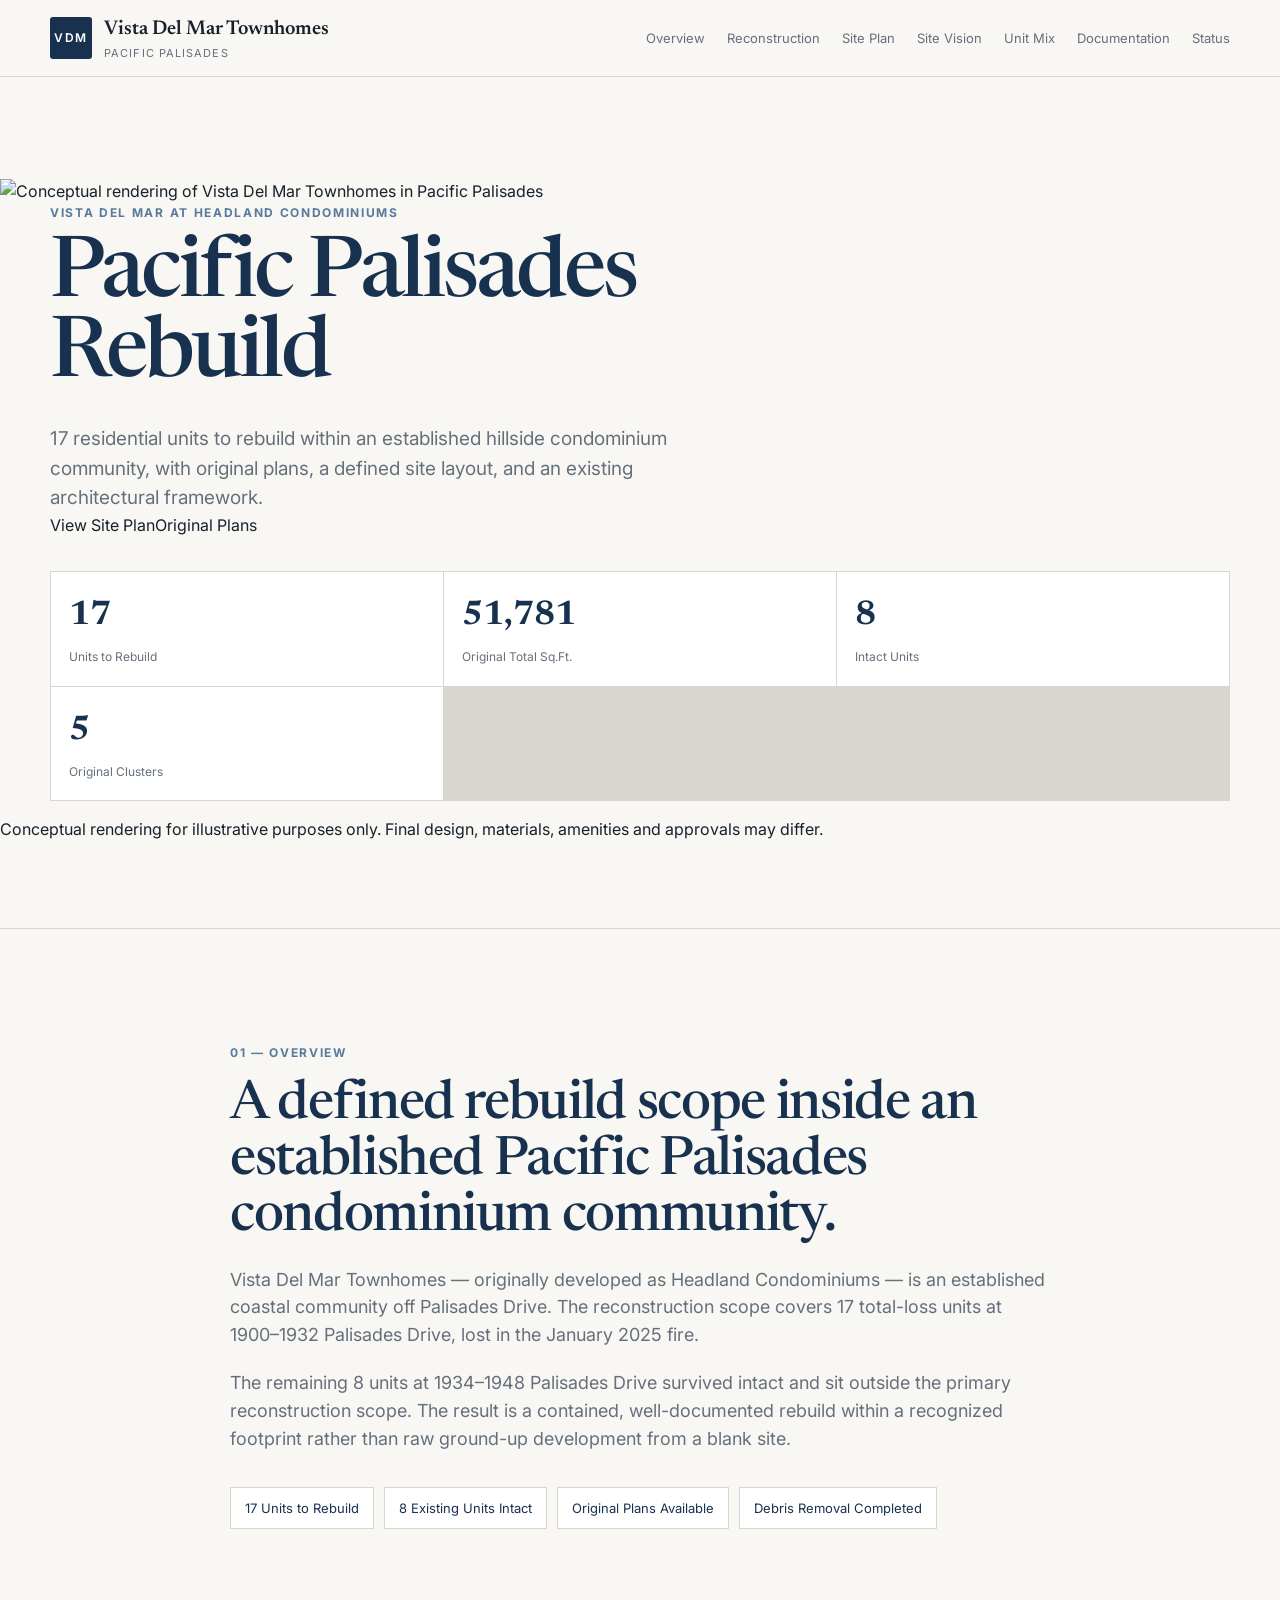
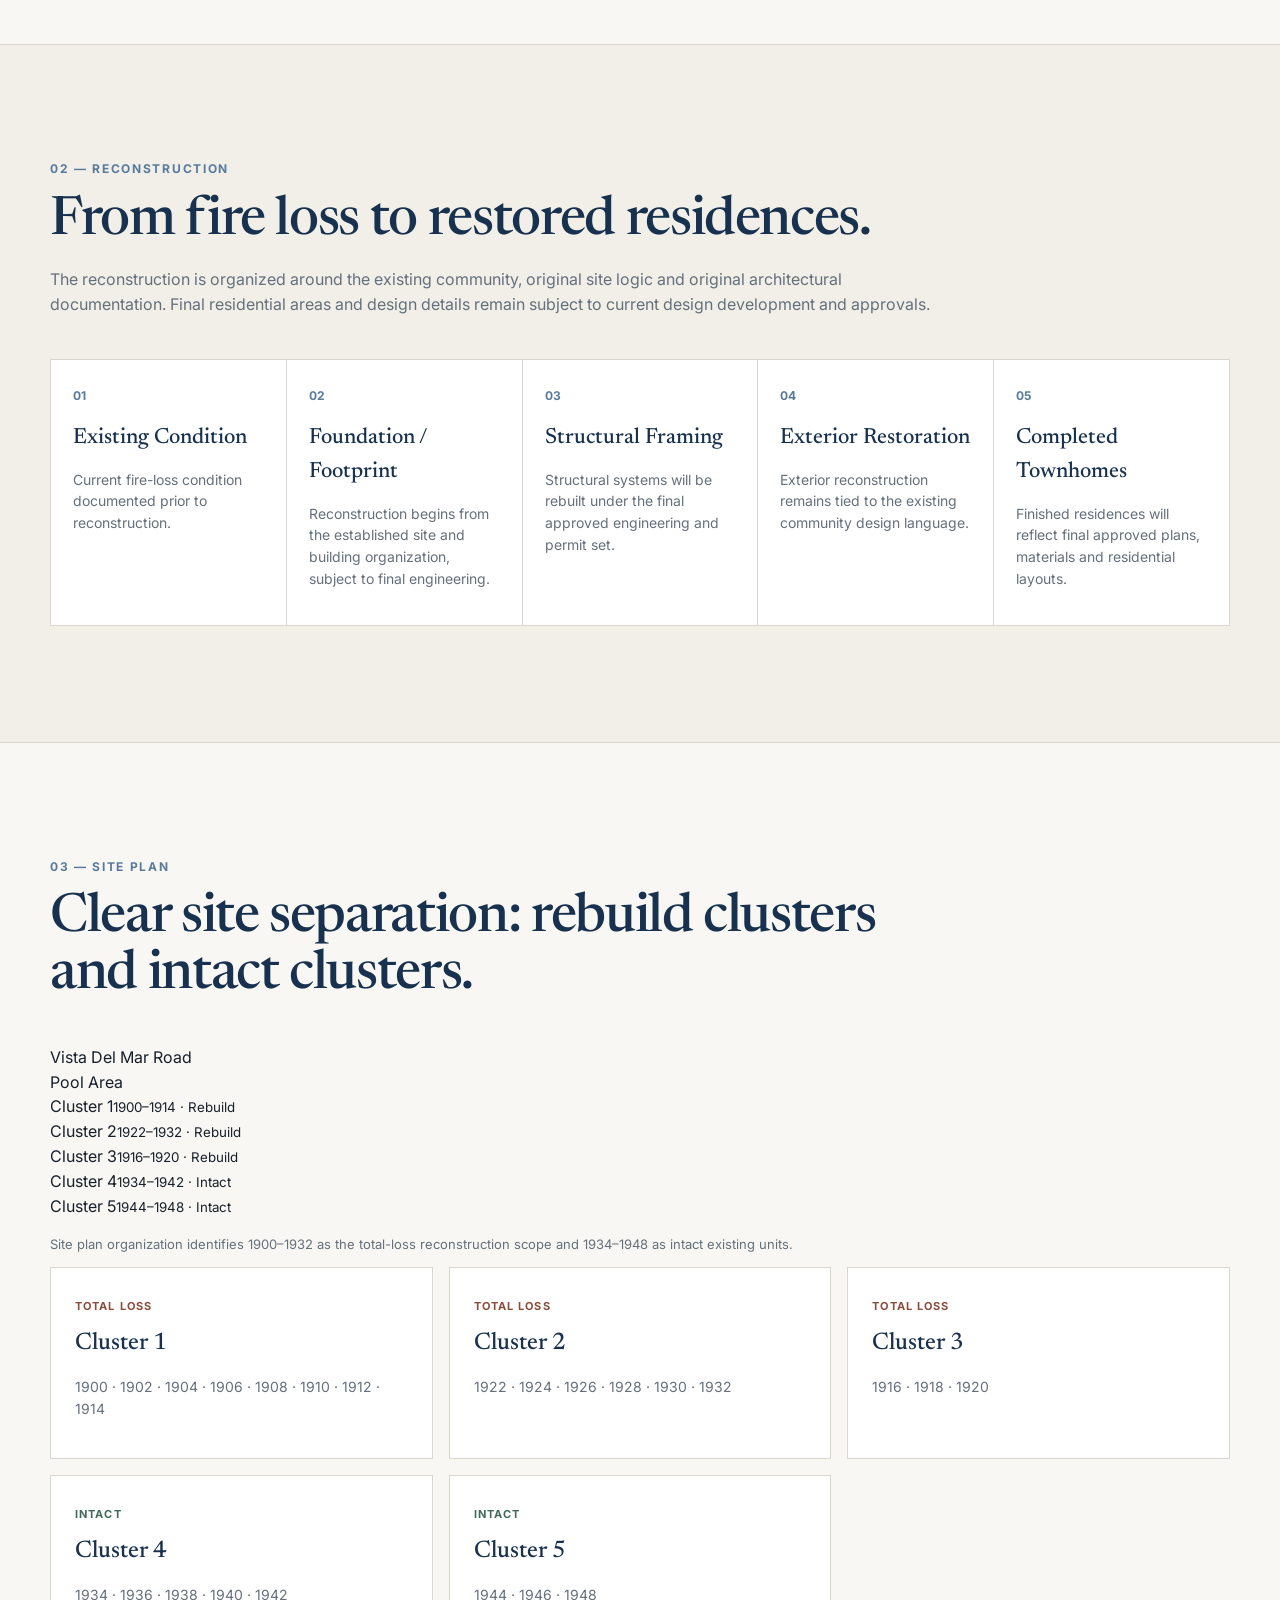
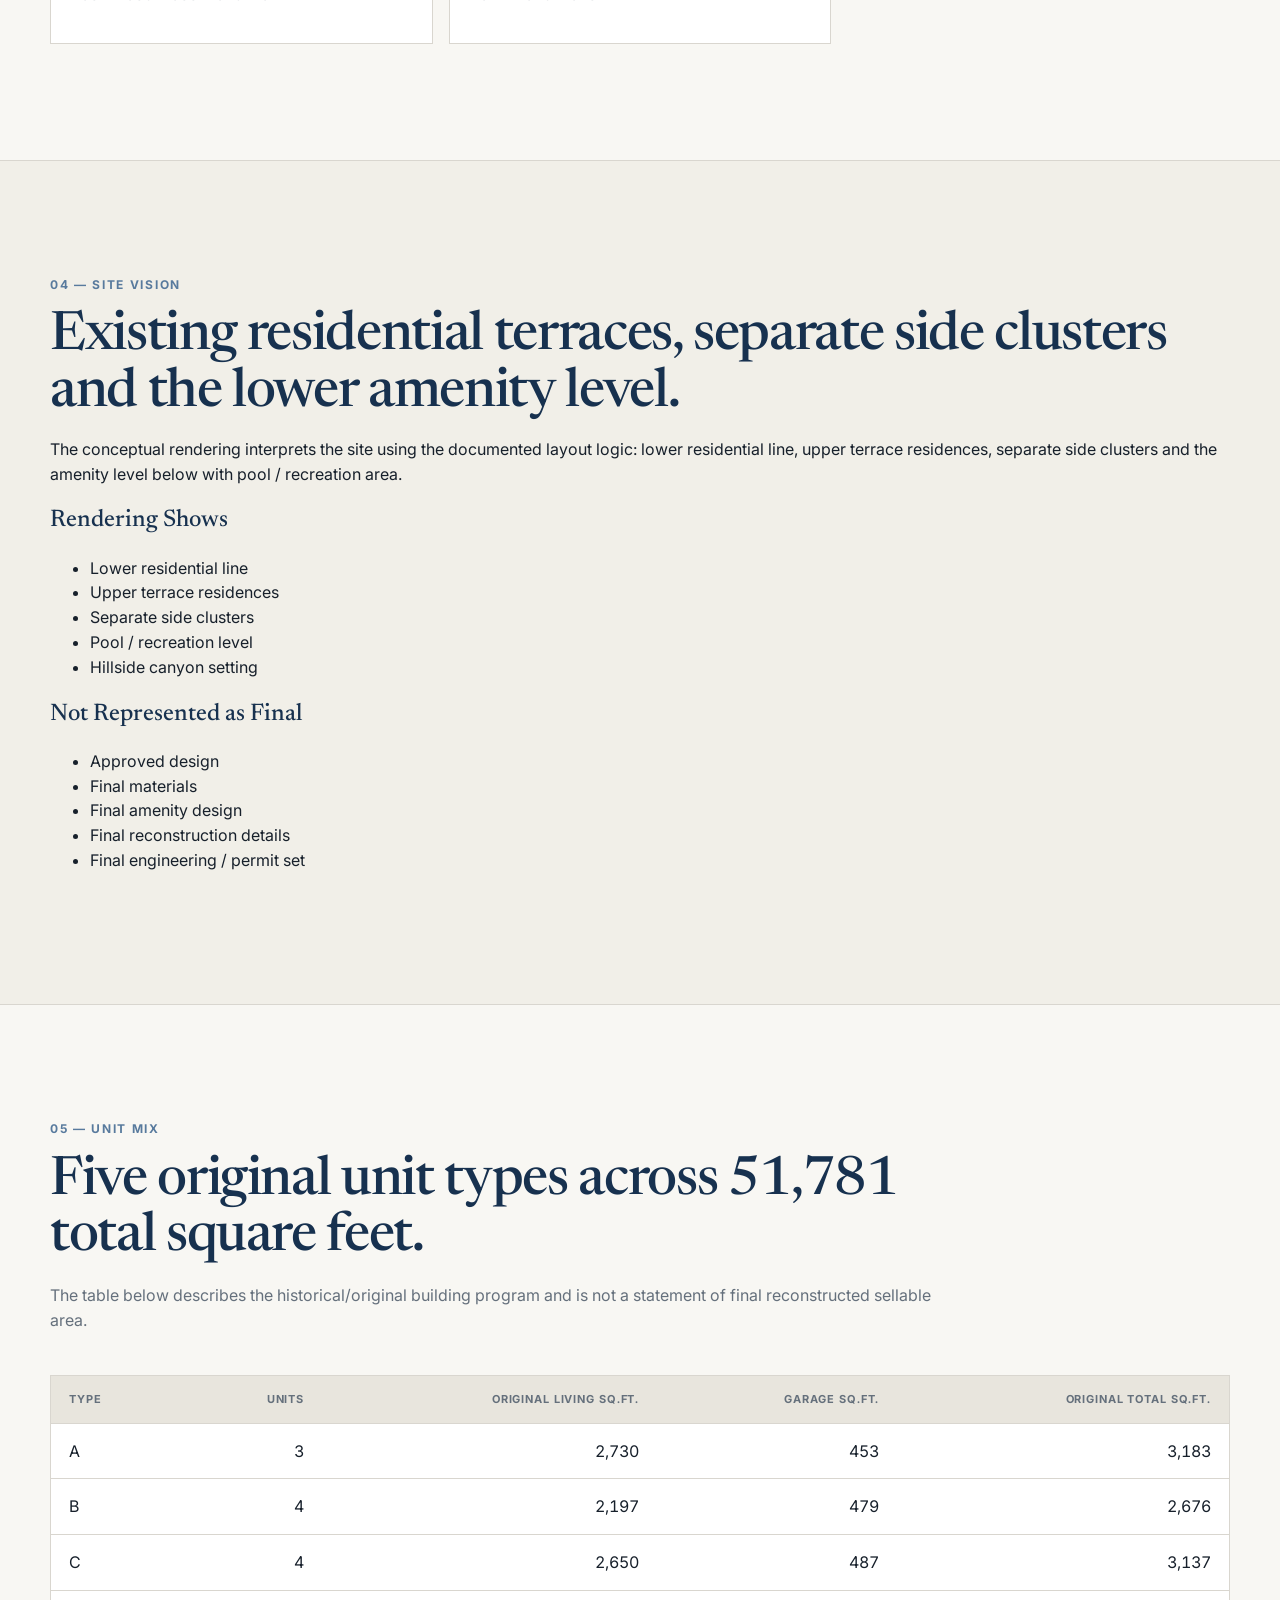
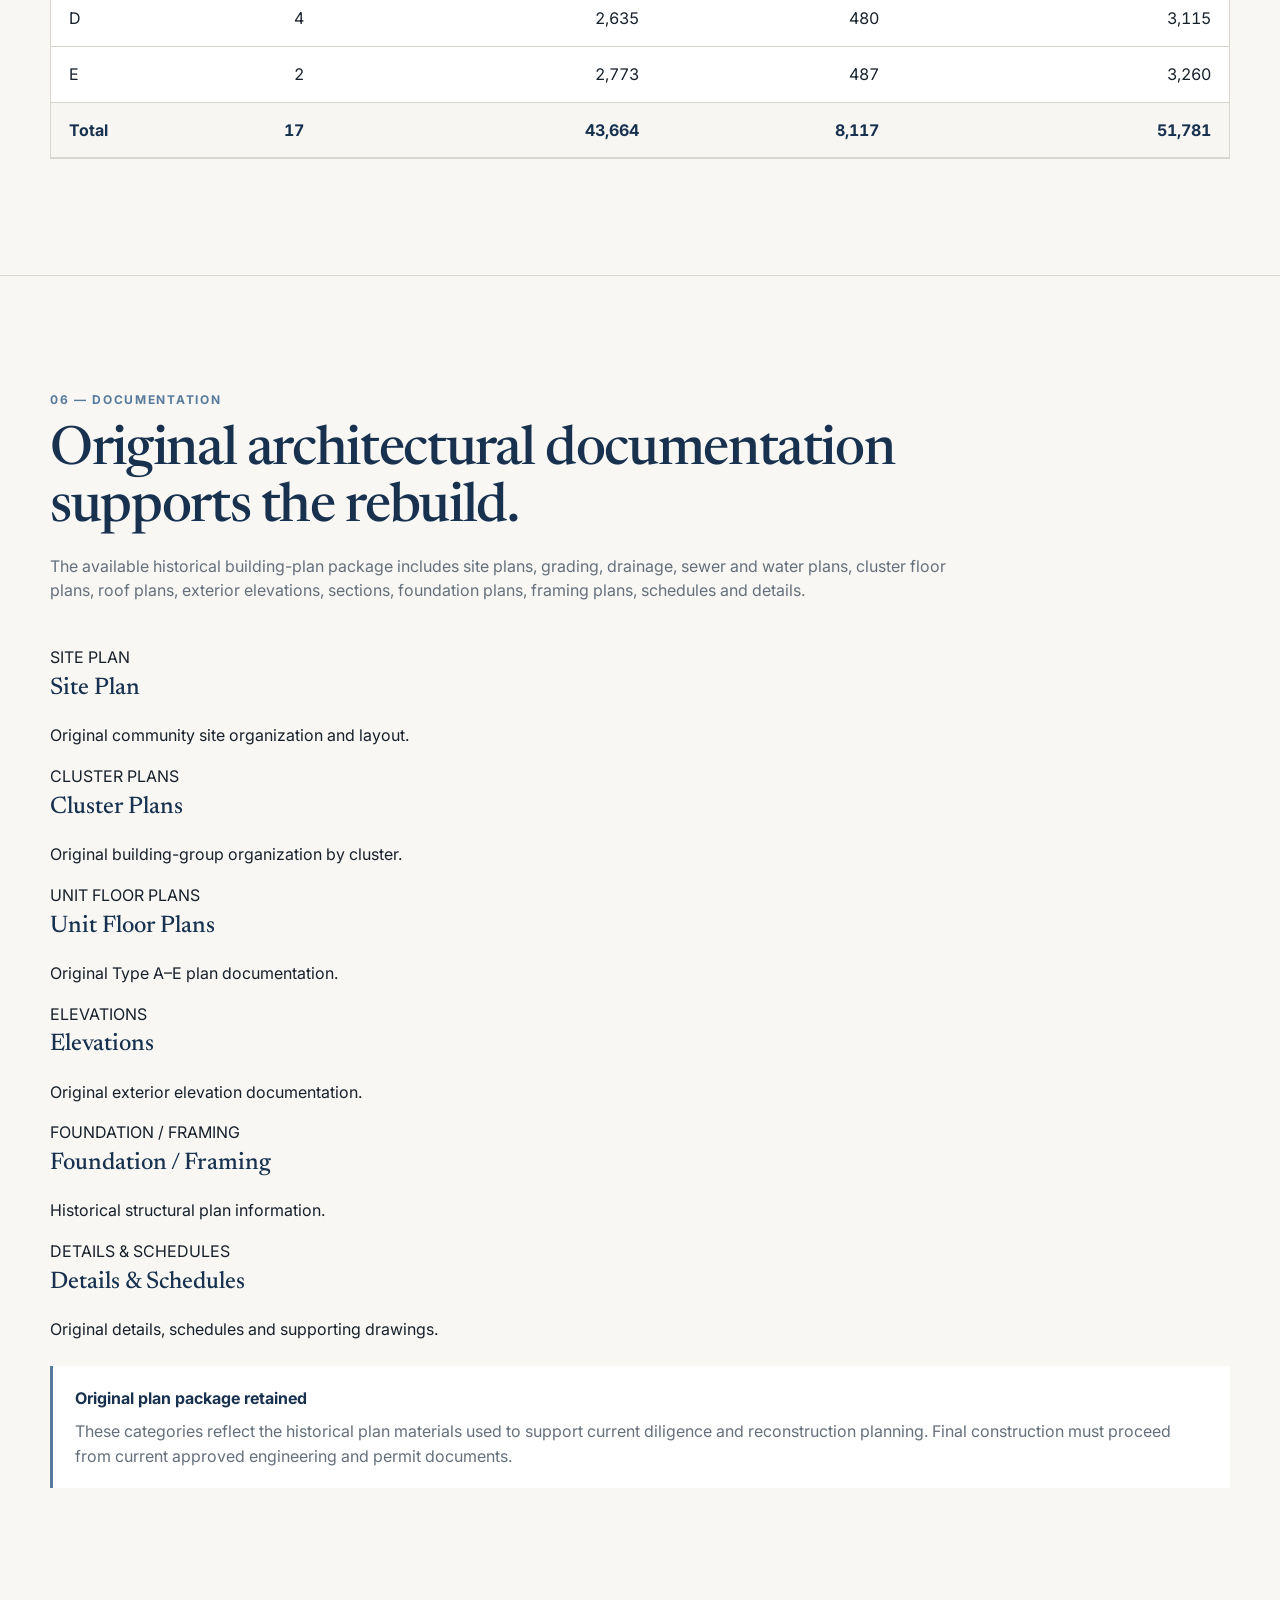
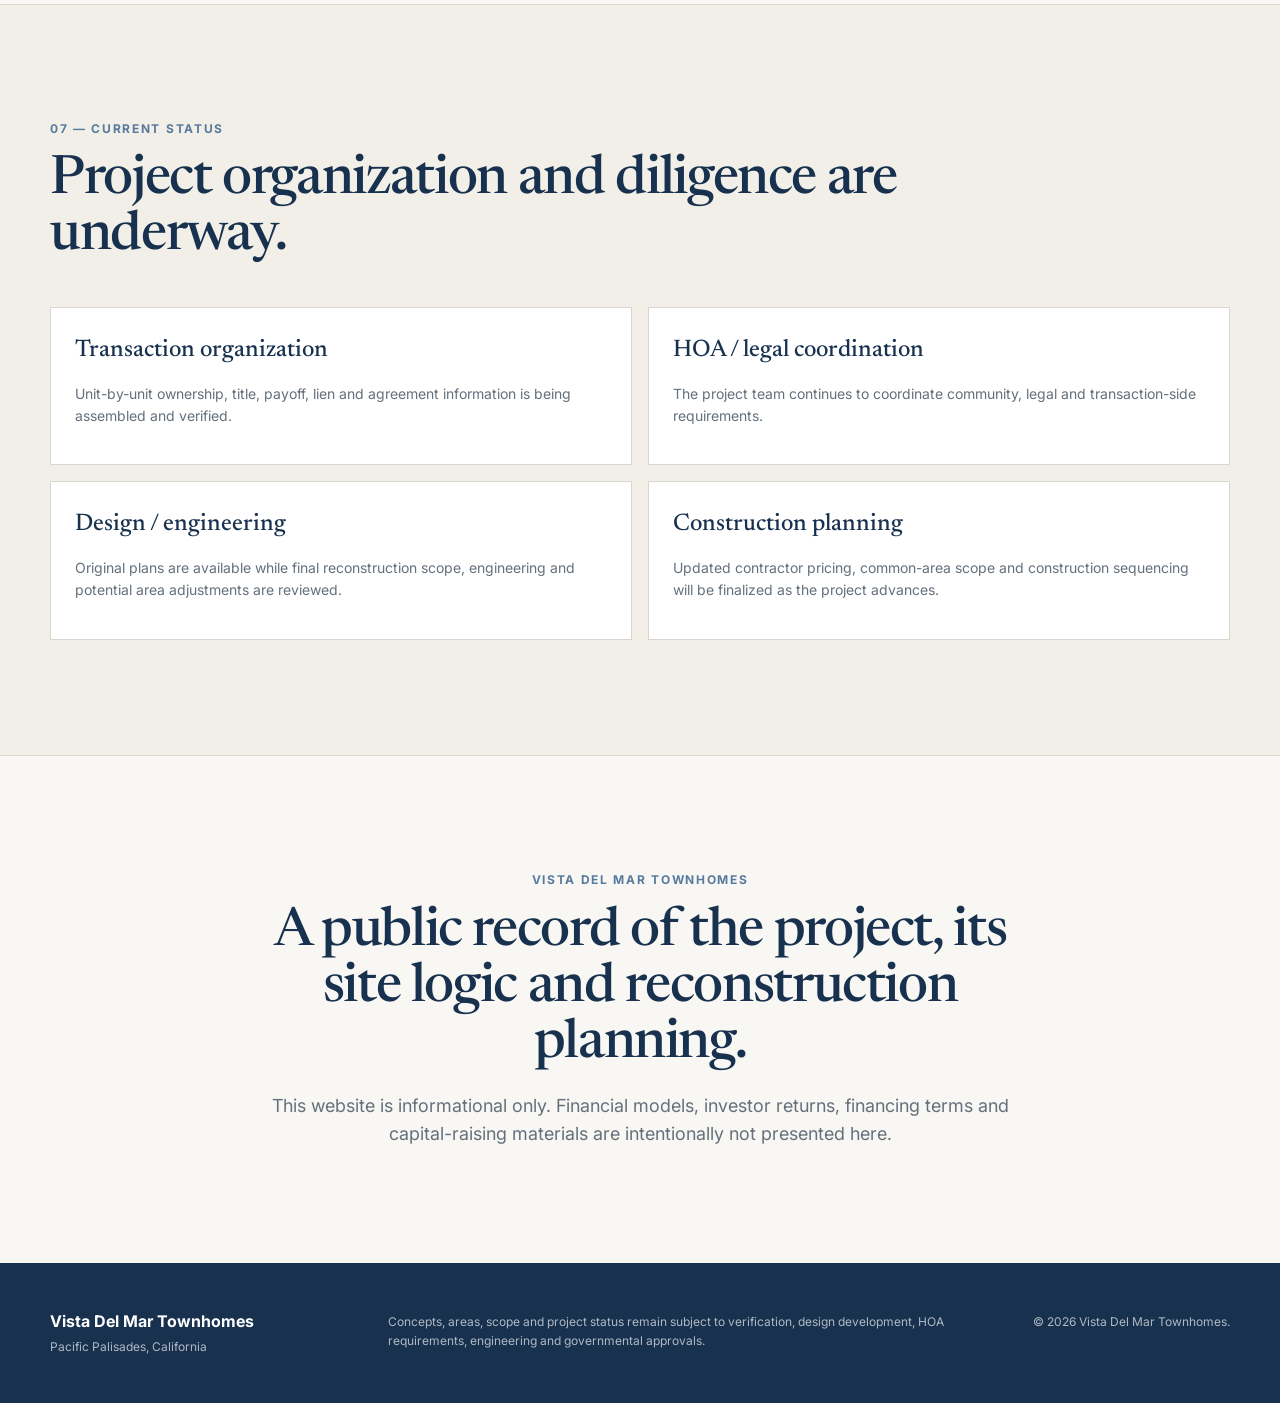
==== index.html @ 2e743910 "Restore Vista hero, site plan and original plan-documentation sections" ====
<!DOCTYPE html>
<html lang="en">
<head>
  <meta charset="UTF-8" />
  <meta name="viewport" content="width=device-width, initial-scale=1.0" />
  <title>Vista Del Mar Townhomes — Pacific Palisades Rebuild</title>
  <meta name="description" content="Public project overview for the reconstruction of 17 fire-loss residences within the Vista Del Mar / Headland Condominiums community in Pacific Palisades." />
  <link rel="preconnect" href="https://fonts.googleapis.com">
  <link rel="preconnect" href="https://fonts.gstatic.com" crossorigin>
  <link href="https://fonts.googleapis.com/css2?family=Inter:wght@400;500;600;700&family=Newsreader:opsz,wght@6..72,400;6..72,500;6..72,600&display=swap" rel="stylesheet">
  <link rel="stylesheet" href="styles.css" />
</head>
<body>
  <header class="site-header">
    <div class="wrap header-inner">
      <a class="brand" href="#top" aria-label="Vista Del Mar Townhomes home">
        <span class="brand-mark">VDM</span>
        <span><strong>Vista Del Mar Townhomes</strong><small>Pacific Palisades</small></span>
      </a>
      <nav aria-label="Primary">
        <a href="#overview">Overview</a>
        <a href="#reconstruction">Reconstruction</a>
        <a href="#site-plan">Site Plan</a>
        <a href="#site-vision">Site Vision</a>
        <a href="#unit-mix">Unit Mix</a>
        <a href="#documentation">Documentation</a>
        <a href="#status">Status</a>
      </nav>
    </div>
  </header>

  <main id="top">
    <section class="hero hero-full">
      <img class="hero-bg" src="https://raw.githubusercontent.com/westccmortgage/PegasusLendersGroup/main/public/images/projects/vista-del-mar/vista-del-mar-featured.webp" alt="Conceptual rendering of Vista Del Mar Townhomes in Pacific Palisades" />
      <div class="hero-overlay"></div>
      <div class="wrap hero-content">
        <p class="eyebrow eyebrow-light">Vista Del Mar at Headland Condominiums</p>
        <h1>Pacific Palisades<br>Rebuild</h1>
        <p class="hero-lede hero-lede-light">17 residential units to rebuild within an established hillside condominium community, with original plans, a defined site layout, and an existing architectural framework.</p>
        <div class="hero-actions"><a class="btn btn-light" href="#site-plan">View Site Plan</a><a class="btn btn-outline" href="#documentation">Original Plans</a></div>
        <div class="hero-facts hero-facts-dark">
          <div><strong>17</strong><span>Units to Rebuild</span></div>
          <div><strong>51,781</strong><span>Original Total Sq.Ft.</span></div>
          <div><strong>8</strong><span>Intact Units</span></div>
          <div><strong>5</strong><span>Original Clusters</span></div>
        </div>
      </div>
      <p class="hero-caption">Conceptual rendering for illustrative purposes only. Final design, materials, amenities and approvals may differ.</p>
    </section>

    <section class="section" id="overview">
      <div class="wrap narrow">
        <p class="eyebrow">01 — Overview</p>
        <h2>A defined rebuild scope inside an established Pacific Palisades condominium community.</h2>
        <p>Vista Del Mar Townhomes — originally developed as Headland Condominiums — is an established coastal community off Palisades Drive. The reconstruction scope covers 17 total-loss units at 1900–1932 Palisades Drive, lost in the January 2025 fire.</p>
        <p>The remaining 8 units at 1934–1948 Palisades Drive survived intact and sit outside the primary reconstruction scope. The result is a contained, well-documented rebuild within a recognized footprint rather than raw ground-up development from a blank site.</p>
        <div class="fact-strip"><span>17 Units to Rebuild</span><span>8 Existing Units Intact</span><span>Original Plans Available</span><span>Debris Removal Completed</span></div>
      </div>
    </section>

    <section class="section section-alt" id="reconstruction">
      <div class="wrap">
        <div class="section-head"><p class="eyebrow">02 — Reconstruction</p><h2>From fire loss to restored residences.</h2><p>The reconstruction is organized around the existing community, original site logic and original architectural documentation. Final residential areas and design details remain subject to current design development and approvals.</p></div>
        <div class="step-grid">
          <article><span>01</span><h3>Existing Condition</h3><p>Current fire-loss condition documented prior to reconstruction.</p></article>
          <article><span>02</span><h3>Foundation / Footprint</h3><p>Reconstruction begins from the established site and building organization, subject to final engineering.</p></article>
          <article><span>03</span><h3>Structural Framing</h3><p>Structural systems will be rebuilt under the final approved engineering and permit set.</p></article>
          <article><span>04</span><h3>Exterior Restoration</h3><p>Exterior reconstruction remains tied to the existing community design language.</p></article>
          <article><span>05</span><h3>Completed Townhomes</h3><p>Finished residences will reflect final approved plans, materials and residential layouts.</p></article>
        </div>
      </div>
    </section>

    <section class="section site-plan-section" id="site-plan">
      <div class="wrap">
        <div class="section-head"><p class="eyebrow">03 — Site Plan</p><h2>Clear site separation: rebuild clusters and intact clusters.</h2></div>
        <div class="site-plan-visual" role="img" aria-label="Annotated site organization showing rebuild clusters 1 through 3 and intact clusters 4 and 5">
          <div class="road">Vista Del Mar Road</div>
          <div class="pool">Pool Area</div>
          <div class="plan-cluster pc1 rebuild"><span>Cluster 1</span><small>1900–1914 · Rebuild</small></div>
          <div class="plan-cluster pc2 rebuild"><span>Cluster 2</span><small>1922–1932 · Rebuild</small></div>
          <div class="plan-cluster pc3 rebuild"><span>Cluster 3</span><small>1916–1920 · Rebuild</small></div>
          <div class="plan-cluster pc4 intact"><span>Cluster 4</span><small>1934–1942 · Intact</small></div>
          <div class="plan-cluster pc5 intact"><span>Cluster 5</span><small>1944–1948 · Intact</small></div>
        </div>
        <p class="section-note">Site plan organization identifies 1900–1932 as the total-loss reconstruction scope and 1934–1948 as intact existing units.</p>
        <div class="cluster-grid cluster-grid-wide">
          <article class="cluster rebuild"><span>Total Loss</span><h3>Cluster 1</h3><p>1900 · 1902 · 1904 · 1906 · 1908 · 1910 · 1912 · 1914</p></article>
          <article class="cluster rebuild"><span>Total Loss</span><h3>Cluster 2</h3><p>1922 · 1924 · 1926 · 1928 · 1930 · 1932</p></article>
          <article class="cluster rebuild"><span>Total Loss</span><h3>Cluster 3</h3><p>1916 · 1918 · 1920</p></article>
          <article class="cluster intact"><span>Intact</span><h3>Cluster 4</h3><p>1934 · 1936 · 1938 · 1940 · 1942</p></article>
          <article class="cluster intact"><span>Intact</span><h3>Cluster 5</h3><p>1944 · 1946 · 1948</p></article>
        </div>
      </div>
    </section>

    <section class="section section-alt" id="site-vision">
      <div class="wrap vision-grid">
        <div><p class="eyebrow">04 — Site Vision</p><h2>Existing residential terraces, separate side clusters and the lower amenity level.</h2><p class="vision-copy">The conceptual rendering interprets the site using the documented layout logic: lower residential line, upper terrace residences, separate side clusters and the amenity level below with pool / recreation area.</p></div>
        <div class="vision-lists">
          <div><h3>Rendering Shows</h3><ul><li>Lower residential line</li><li>Upper terrace residences</li><li>Separate side clusters</li><li>Pool / recreation level</li><li>Hillside canyon setting</li></ul></div>
          <div><h3>Not Represented as Final</h3><ul><li>Approved design</li><li>Final materials</li><li>Final amenity design</li><li>Final reconstruction details</li><li>Final engineering / permit set</li></ul></div>
        </div>
      </div>
    </section>

    <section class="section" id="unit-mix">
      <div class="wrap">
        <div class="section-head"><p class="eyebrow">05 — Unit Mix</p><h2>Five original unit types across 51,781 total square feet.</h2><p>The table below describes the historical/original building program and is not a statement of final reconstructed sellable area.</p></div>
        <div class="table-wrap">
          <table><thead><tr><th>Type</th><th>Units</th><th>Original Living Sq.Ft.</th><th>Garage Sq.Ft.</th><th>Original Total Sq.Ft.</th></tr></thead>
          <tbody><tr><td>A</td><td>3</td><td>2,730</td><td>453</td><td>3,183</td></tr><tr><td>B</td><td>4</td><td>2,197</td><td>479</td><td>2,676</td></tr><tr><td>C</td><td>4</td><td>2,650</td><td>487</td><td>3,137</td></tr><tr><td>D</td><td>4</td><td>2,635</td><td>480</td><td>3,115</td></tr><tr><td>E</td><td>2</td><td>2,773</td><td>487</td><td>3,260</td></tr><tr class="total"><td>Total</td><td>17</td><td>43,664</td><td>8,117</td><td>51,781</td></tr></tbody></table>
        </div>
      </div>
    </section>

    <section class="section documentation-section" id="documentation">
      <div class="wrap">
        <div class="section-head"><p class="eyebrow">06 — Documentation</p><h2>Original architectural documentation supports the rebuild.</h2><p>The available historical building-plan package includes site plans, grading, drainage, sewer and water plans, cluster floor plans, roof plans, exterior elevations, sections, foundation plans, framing plans, schedules and details.</p></div>
        <div class="doc-gallery">
          <article class="doc-card"><div class="plan-thumb plan-site"><span>SITE PLAN</span></div><h3>Site Plan</h3><p>Original community site organization and layout.</p></article>
          <article class="doc-card"><div class="plan-thumb plan-cluster-thumb"><span>CLUSTER PLANS</span></div><h3>Cluster Plans</h3><p>Original building-group organization by cluster.</p></article>
          <article class="doc-card"><div class="plan-thumb plan-floor"><span>UNIT FLOOR PLANS</span></div><h3>Unit Floor Plans</h3><p>Original Type A–E plan documentation.</p></article>
          <article class="doc-card"><div class="plan-thumb plan-elev"><span>ELEVATIONS</span></div><h3>Elevations</h3><p>Original exterior elevation documentation.</p></article>
          <article class="doc-card"><div class="plan-thumb plan-found"><span>FOUNDATION / FRAMING</span></div><h3>Foundation / Framing</h3><p>Historical structural plan information.</p></article>
          <article class="doc-card"><div class="plan-thumb plan-detail"><span>DETAILS & SCHEDULES</span></div><h3>Details & Schedules</h3><p>Original details, schedules and supporting drawings.</p></article>
        </div>
        <div class="notice"><strong>Original plan package retained</strong><p>These categories reflect the historical plan materials used to support current diligence and reconstruction planning. Final construction must proceed from current approved engineering and permit documents.</p></div>
      </div>
    </section>

    <section class="section section-alt" id="status">
      <div class="wrap">
        <div class="section-head"><p class="eyebrow">07 — Current Status</p><h2>Project organization and diligence are underway.</h2></div>
        <div class="status-grid">
          <div><strong>Transaction organization</strong><p>Unit-by-unit ownership, title, payoff, lien and agreement information is being assembled and verified.</p></div>
          <div><strong>HOA / legal coordination</strong><p>The project team continues to coordinate community, legal and transaction-side requirements.</p></div>
          <div><strong>Design / engineering</strong><p>Original plans are available while final reconstruction scope, engineering and potential area adjustments are reviewed.</p></div>
          <div><strong>Construction planning</strong><p>Updated contractor pricing, common-area scope and construction sequencing will be finalized as the project advances.</p></div>
        </div>
      </div>
    </section>

    <section class="section closing"><div class="wrap narrow"><p class="eyebrow">Vista Del Mar Townhomes</p><h2>A public record of the project, its site logic and reconstruction planning.</h2><p>This website is informational only. Financial models, investor returns, financing terms and capital-raising materials are intentionally not presented here.</p></div></section>
  </main>

  <footer><div class="wrap footer-inner"><div><strong>Vista Del Mar Townhomes</strong><span>Pacific Palisades, California</span></div><p>Concepts, areas, scope and project status remain subject to verification, design development, HOA requirements, engineering and governmental approvals.</p><span>© 2026 Vista Del Mar Townhomes.</span></div></footer>
</body>
</html>
---- styles.css ----
:root{
  --paper:#f8f7f3;
  --white:#fff;
  --ink:#17202b;
  --muted:#65707c;
  --navy:#17314f;
  --blue:#587a9d;
  --stone:#ece9e1;
  --line:#d9d6cf;
  --max:1180px;
  --radius:4px;
  --serif:"Newsreader", Georgia, serif;
  --sans:"Inter", Arial, sans-serif;
}
*{box-sizing:border-box}
html{scroll-behavior:smooth}
body{margin:0;background:var(--paper);color:var(--ink);font-family:var(--sans);line-height:1.55}
a{color:inherit;text-decoration:none}
img{display:block;max-width:100%}
.wrap{width:min(var(--max),calc(100% - 40px));margin:0 auto}
.narrow{max-width:820px}
.site-header{position:sticky;top:0;z-index:20;background:rgba(248,247,243,.96);backdrop-filter:blur(10px);border-bottom:1px solid var(--line)}
.header-inner{min-height:76px;display:flex;align-items:center;justify-content:space-between;gap:30px}
.brand{display:flex;align-items:center;gap:12px}
.brand-mark{display:grid;place-items:center;width:42px;height:42px;background:var(--navy);color:white;font:600 12px/1 var(--sans);letter-spacing:.12em;border-radius:3px}
.brand strong,.brand small{display:block}
.brand strong{font-family:var(--serif);font-size:20px;font-weight:600}
.brand small{font-size:11px;letter-spacing:.1em;text-transform:uppercase;color:var(--muted)}
nav{display:flex;gap:22px;font-size:13px;color:var(--muted)}
nav a:hover{color:var(--navy)}
.hero{padding:clamp(56px,8vw,110px) 0 70px}
.hero-grid{display:grid;grid-template-columns:.9fr 1.1fr;gap:clamp(36px,6vw,80px);align-items:center}
.eyebrow{margin:0 0 14px;color:var(--blue);font-size:12px;font-weight:700;letter-spacing:.14em;text-transform:uppercase}
h1,h2,h3{font-family:var(--serif);color:var(--navy);font-weight:500;margin:0}
h1{font-size:clamp(48px,6.6vw,84px);line-height:.95;letter-spacing:-.035em}
h2{font-size:clamp(34px,4.3vw,54px);line-height:1.04;letter-spacing:-.025em}
h3{font-size:24px}
.hero-lede{font-size:19px;color:var(--muted);max-width:640px;margin:28px 0 0}
.hero-facts{display:grid;grid-template-columns:repeat(3,1fr);gap:1px;background:var(--line);border:1px solid var(--line);margin-top:34px}
.hero-facts div{background:var(--white);padding:18px}
.hero-facts strong{display:block;font-family:var(--serif);font-size:34px;color:var(--navy)}
.hero-facts span{font-size:12px;color:var(--muted)}
.hero-media{margin:0}
.hero-media img{width:100%;aspect-ratio:16/10;object-fit:cover;border:1px solid var(--line)}
figcaption{margin-top:9px;color:var(--muted);font-size:11px}
.section{padding:clamp(70px,9vw,120px) 0;border-top:1px solid var(--line)}
.section-alt{background:#f1efe8}
.section-head{max-width:900px;margin-bottom:42px}
.section-head>p:not(.eyebrow){margin:18px 0 0;color:var(--muted);font-size:16px}
.narrow>p:not(.eyebrow){font-size:18px;color:var(--muted);margin:20px 0}
.fact-strip{display:flex;flex-wrap:wrap;gap:10px;margin-top:34px}
.fact-strip span{border:1px solid var(--line);background:var(--white);padding:10px 14px;font-size:13px;color:var(--navy)}
.step-grid{display:grid;grid-template-columns:repeat(5,1fr);gap:1px;background:var(--line);border:1px solid var(--line)}
.step-grid article{background:var(--white);padding:22px}
.step-grid article>span{color:var(--blue);font-size:12px;font-weight:700}
.step-grid h3{margin-top:14px;font-size:22px}
.step-grid p,.cluster p,.status-grid p{font-size:14px;color:var(--muted)}
.notice{margin-top:24px;border-left:3px solid var(--blue);background:var(--white);padding:20px 22px}
.notice strong{display:block;color:var(--navy)}
.notice p{margin:8px 0 0;color:var(--muted)}
.cluster-grid{display:grid;grid-template-columns:repeat(3,1fr);gap:16px}
.cluster{padding:24px;border:1px solid var(--line);background:var(--white)}
.cluster span{font-size:11px;font-weight:700;letter-spacing:.1em;text-transform:uppercase;color:var(--muted)}
.cluster.rebuild span{color:#8a4d3b}
.cluster.intact span{color:#3f6a59}
.cluster h3{margin-top:8px}
.table-wrap{overflow:auto;border:1px solid var(--line);background:var(--white)}
table{width:100%;border-collapse:collapse;min-width:760px}
th,td{padding:15px 18px;border-bottom:1px solid var(--line);text-align:right;font-variant-numeric:tabular-nums}
th:first-child,td:first-child{text-align:left}
th{background:#e8e5dd;color:var(--muted);font-size:11px;text-transform:uppercase;letter-spacing:.08em}
tr.total td{font-weight:700;color:var(--navy);background:#f7f6f2}
.section-note{margin-top:16px;color:var(--muted);font-size:13px}
.doc-grid{display:grid;grid-template-columns:repeat(4,1fr);gap:1px;background:var(--line);border:1px solid var(--line)}
.doc-grid div{background:var(--white);padding:22px;color:var(--navy);font-family:var(--serif);font-size:21px}
.status-grid{display:grid;grid-template-columns:repeat(2,1fr);gap:16px}
.status-grid div{background:var(--white);border:1px solid var(--line);padding:24px}
.status-grid strong{font-family:var(--serif);font-size:24px;color:var(--navy);font-weight:500}
.closing{text-align:center}
.closing p:last-child{max-width:760px;margin:20px auto 0;color:var(--muted)}
footer{background:var(--navy);color:white;padding:46px 0}
.footer-inner{display:grid;grid-template-columns:1fr 2fr auto;gap:30px;align-items:start}
.footer-inner strong,.footer-inner span{display:block}
.footer-inner span,.footer-inner p{font-size:12px;color:rgba(255,255,255,.66);margin:4px 0 0}
@media(max-width:900px){
  nav{display:none}
  .hero-grid{grid-template-columns:1fr}
  .step-grid{grid-template-columns:repeat(2,1fr)}
  .cluster-grid{grid-template-columns:repeat(2,1fr)}
  .doc-grid{grid-template-columns:repeat(2,1fr)}
  .footer-inner{grid-template-columns:1fr}
}
@media(max-width:600px){
  .wrap{width:min(var(--max),calc(100% - 28px))}
  .hero-facts,.status-grid,.cluster-grid,.step-grid,.doc-grid{grid-template-columns:1fr}
  .hero{padding-top:40px}
}
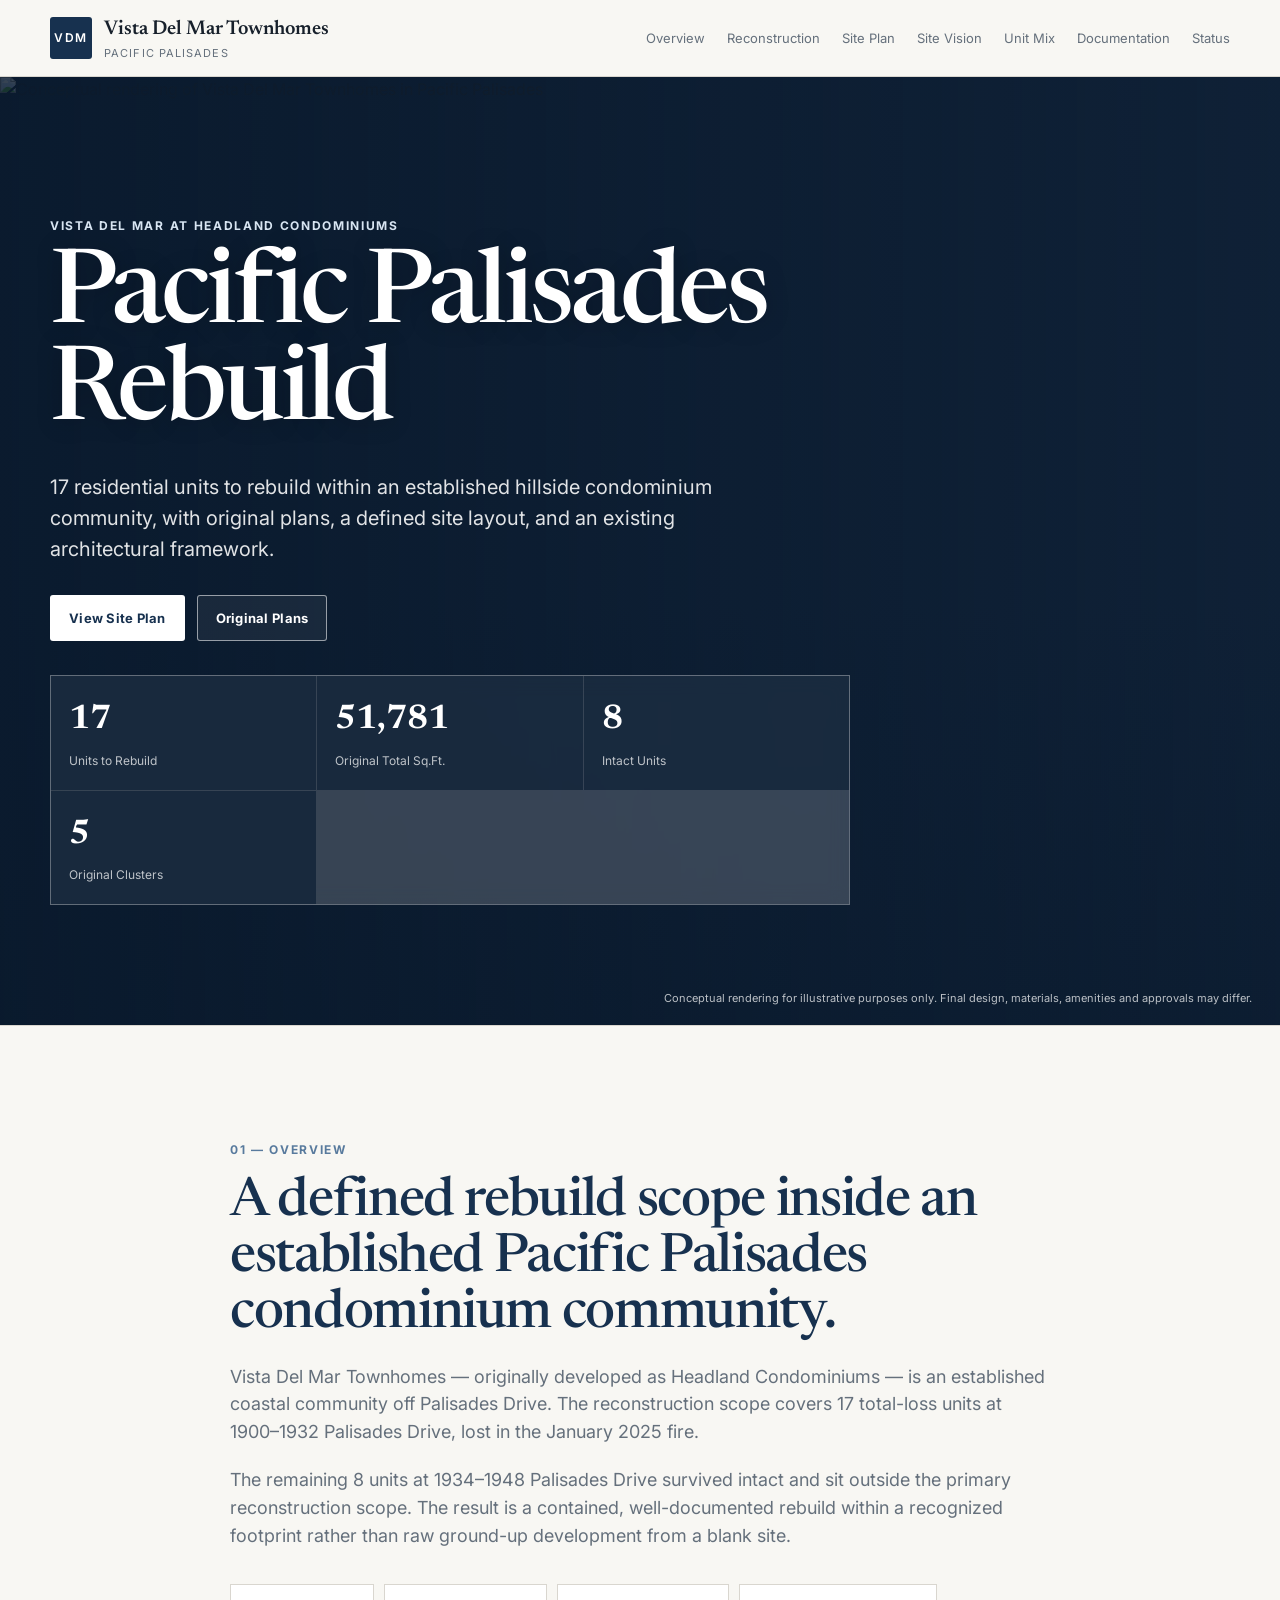
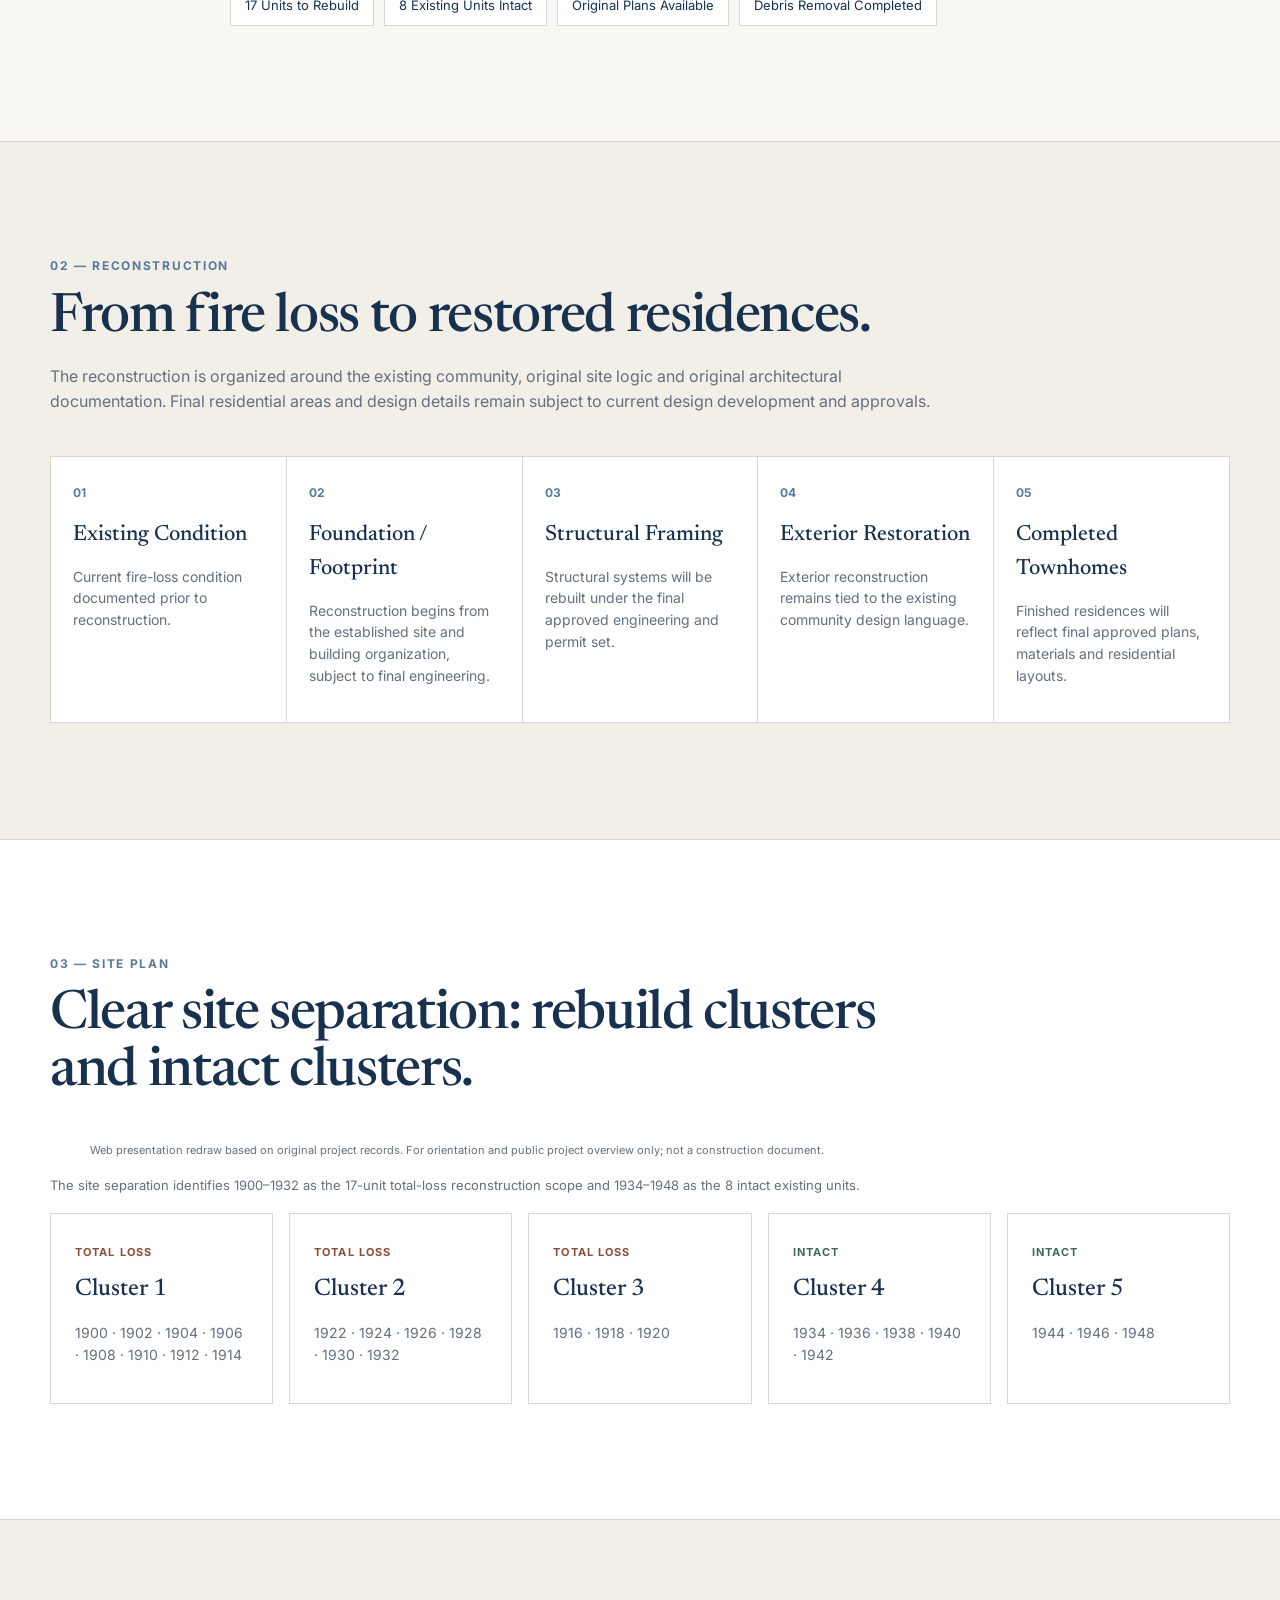
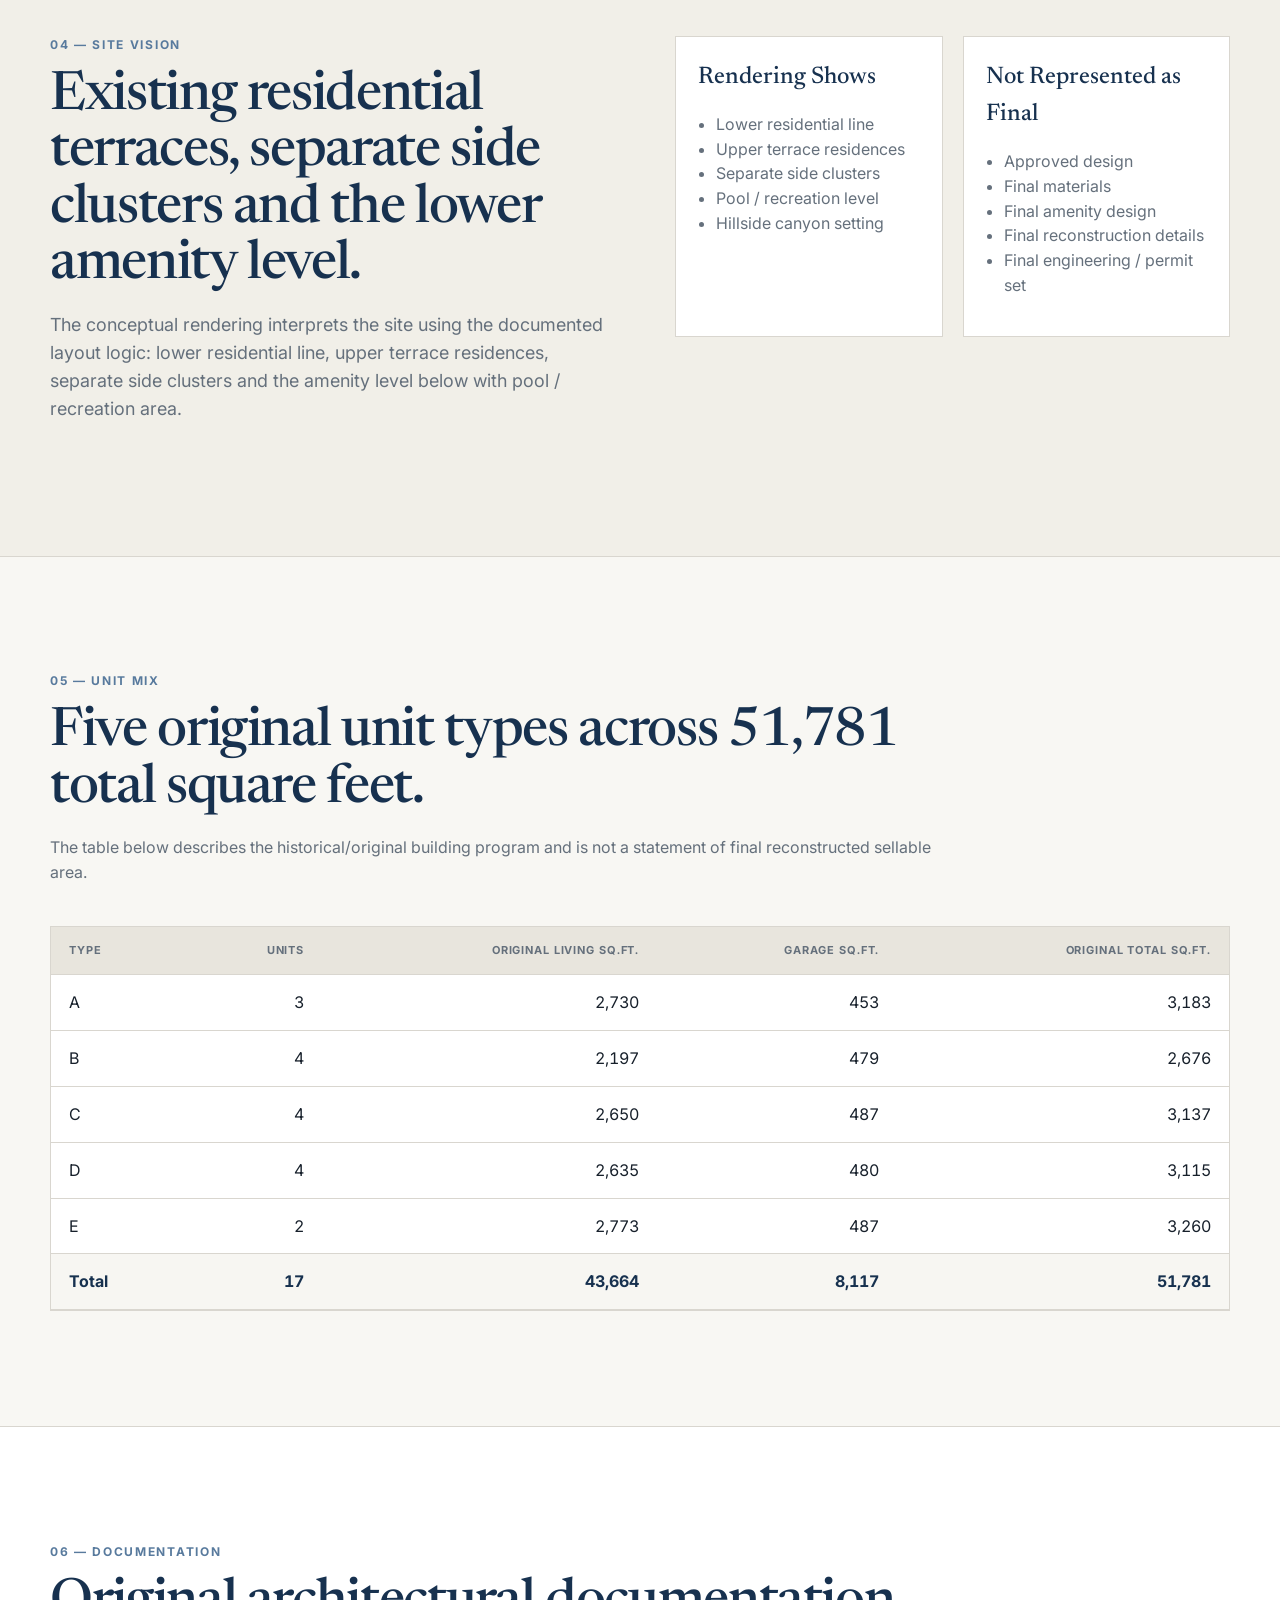
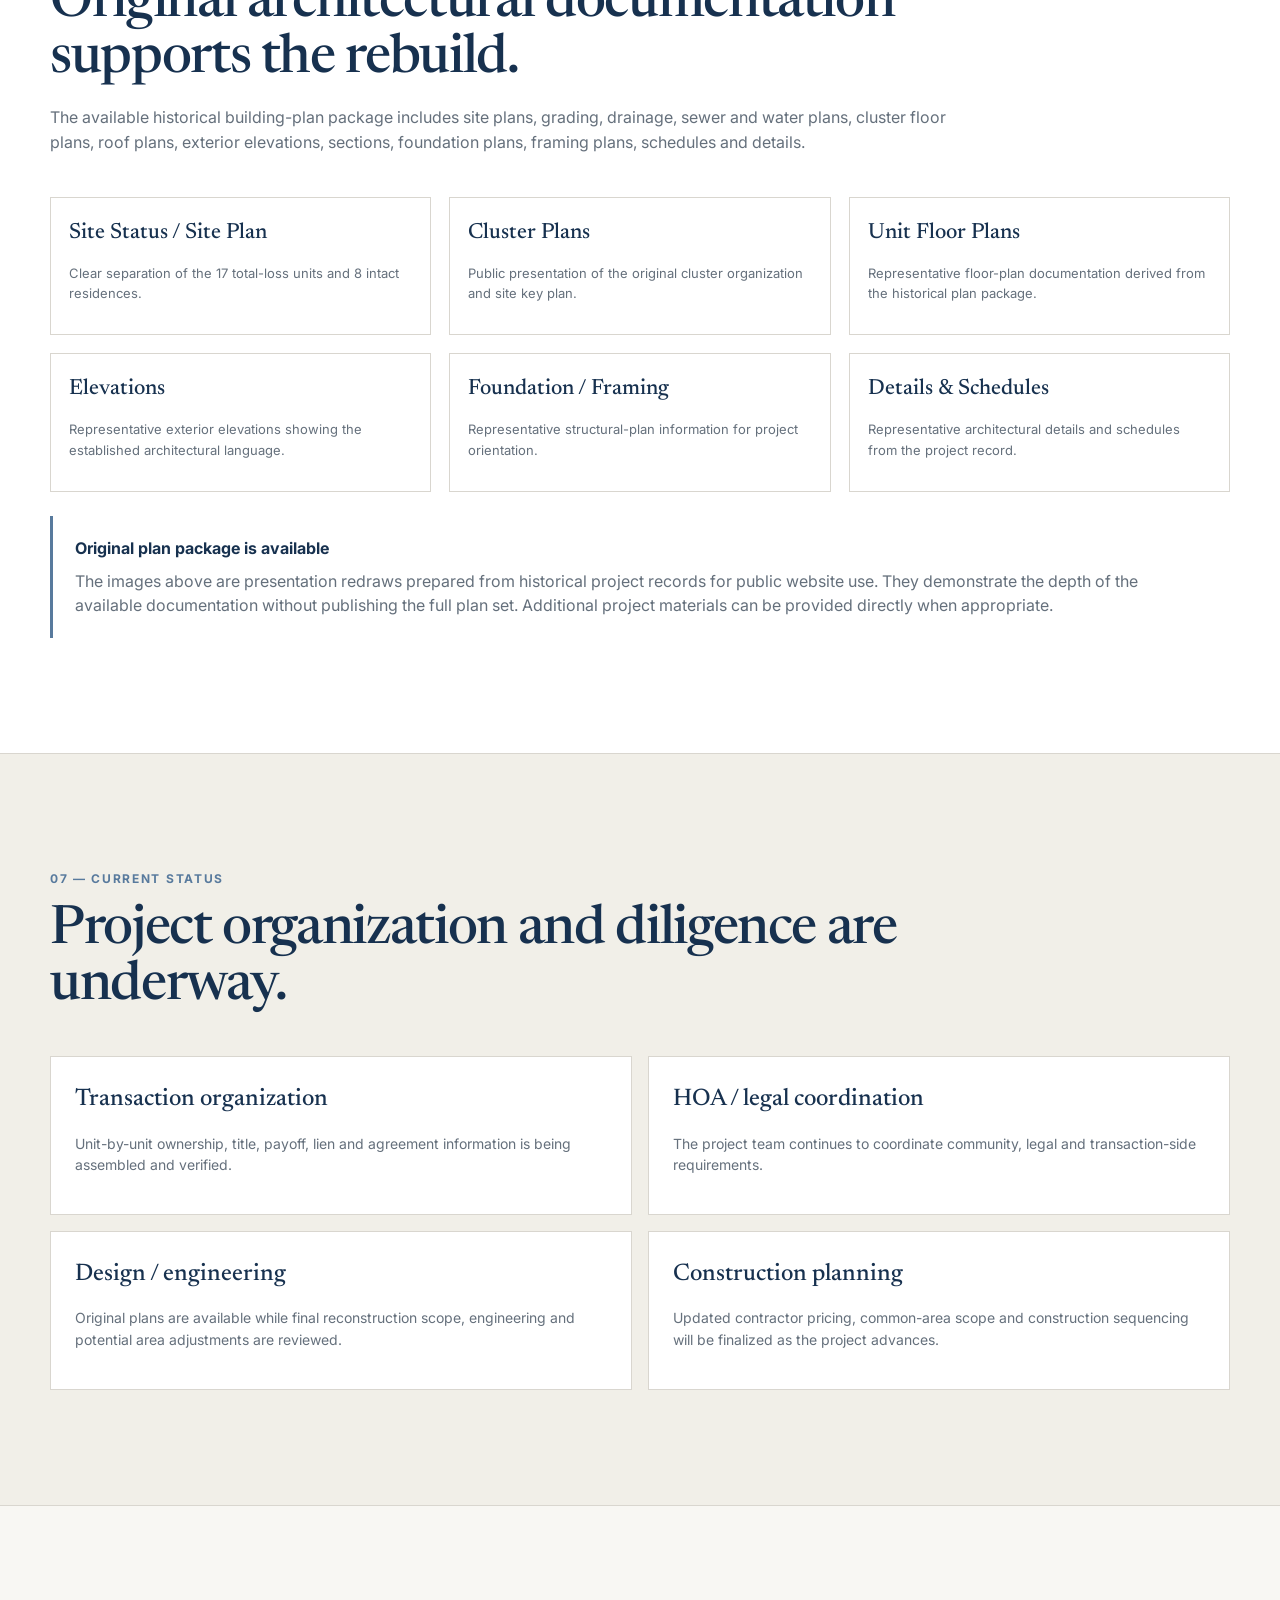
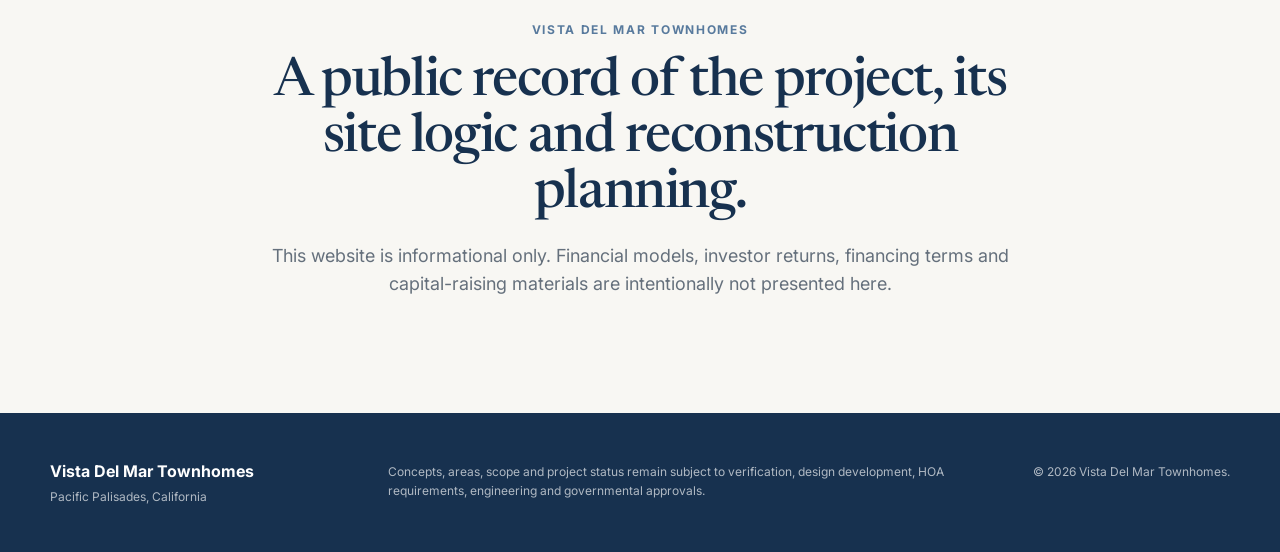
==== commit 86a3c882: "Finalize informational Vista site with approved plan presentation" ====
--- a/index.html
+++ b/index.html
@@ -74,16 +74,11 @@
     <section class="section site-plan-section" id="site-plan">
       <div class="wrap">
         <div class="section-head"><p class="eyebrow">03 — Site Plan</p><h2>Clear site separation: rebuild clusters and intact clusters.</h2></div>
-        <div class="site-plan-visual" role="img" aria-label="Annotated site organization showing rebuild clusters 1 through 3 and intact clusters 4 and 5">
-          <div class="road">Vista Del Mar Road</div>
-          <div class="pool">Pool Area</div>
-          <div class="plan-cluster pc1 rebuild"><span>Cluster 1</span><small>1900–1914 · Rebuild</small></div>
-          <div class="plan-cluster pc2 rebuild"><span>Cluster 2</span><small>1922–1932 · Rebuild</small></div>
-          <div class="plan-cluster pc3 rebuild"><span>Cluster 3</span><small>1916–1920 · Rebuild</small></div>
-          <div class="plan-cluster pc4 intact"><span>Cluster 4</span><small>1934–1942 · Intact</small></div>
-          <div class="plan-cluster pc5 intact"><span>Cluster 5</span><small>1944–1948 · Intact</small></div>
-        </div>
-        <p class="section-note">Site plan organization identifies 1900–1932 as the total-loss reconstruction scope and 1934–1948 as intact existing units.</p>
+        <figure class="site-plan-figure">
+          <div class="plan-sprite plan-sprite--site" role="img" aria-label="Presentation redraw of Vista Del Mar site status showing total-loss clusters 1 through 3 and intact clusters 4 and 5"></div>
+          <figcaption>Web presentation redraw based on original project records. For orientation and public project overview only; not a construction document.</figcaption>
+        </figure>
+        <p class="section-note">The site separation identifies 1900–1932 as the 17-unit total-loss reconstruction scope and 1934–1948 as the 8 intact existing units.</p>
         <div class="cluster-grid cluster-grid-wide">
           <article class="cluster rebuild"><span>Total Loss</span><h3>Cluster 1</h3><p>1900 · 1902 · 1904 · 1906 · 1908 · 1910 · 1912 · 1914</p></article>
           <article class="cluster rebuild"><span>Total Loss</span><h3>Cluster 2</h3><p>1922 · 1924 · 1926 · 1928 · 1930 · 1932</p></article>
@@ -118,14 +113,14 @@
       <div class="wrap">
         <div class="section-head"><p class="eyebrow">06 — Documentation</p><h2>Original architectural documentation supports the rebuild.</h2><p>The available historical building-plan package includes site plans, grading, drainage, sewer and water plans, cluster floor plans, roof plans, exterior elevations, sections, foundation plans, framing plans, schedules and details.</p></div>
         <div class="doc-gallery">
-          <article class="doc-card"><div class="plan-thumb plan-site"><span>SITE PLAN</span></div><h3>Site Plan</h3><p>Original community site organization and layout.</p></article>
-          <article class="doc-card"><div class="plan-thumb plan-cluster-thumb"><span>CLUSTER PLANS</span></div><h3>Cluster Plans</h3><p>Original building-group organization by cluster.</p></article>
-          <article class="doc-card"><div class="plan-thumb plan-floor"><span>UNIT FLOOR PLANS</span></div><h3>Unit Floor Plans</h3><p>Original Type A–E plan documentation.</p></article>
-          <article class="doc-card"><div class="plan-thumb plan-elev"><span>ELEVATIONS</span></div><h3>Elevations</h3><p>Original exterior elevation documentation.</p></article>
-          <article class="doc-card"><div class="plan-thumb plan-found"><span>FOUNDATION / FRAMING</span></div><h3>Foundation / Framing</h3><p>Historical structural plan information.</p></article>
-          <article class="doc-card"><div class="plan-thumb plan-detail"><span>DETAILS & SCHEDULES</span></div><h3>Details & Schedules</h3><p>Original details, schedules and supporting drawings.</p></article>
+          <article class="doc-card"><div class="plan-sprite plan-sprite--site"></div><h3>Site Status / Site Plan</h3><p>Clear separation of the 17 total-loss units and 8 intact residences.</p></article>
+          <article class="doc-card"><div class="plan-sprite plan-sprite--clusters"></div><h3>Cluster Plans</h3><p>Public presentation of the original cluster organization and site key plan.</p></article>
+          <article class="doc-card"><div class="plan-sprite plan-sprite--floor"></div><h3>Unit Floor Plans</h3><p>Representative floor-plan documentation derived from the historical plan package.</p></article>
+          <article class="doc-card"><div class="plan-sprite plan-sprite--elev"></div><h3>Elevations</h3><p>Representative exterior elevations showing the established architectural language.</p></article>
+          <article class="doc-card"><div class="plan-sprite plan-sprite--foundation"></div><h3>Foundation / Framing</h3><p>Representative structural-plan information for project orientation.</p></article>
+          <article class="doc-card"><div class="plan-sprite plan-sprite--details"></div><h3>Details & Schedules</h3><p>Representative architectural details and schedules from the project record.</p></article>
         </div>
-        <div class="notice"><strong>Original plan package retained</strong><p>These categories reflect the historical plan materials used to support current diligence and reconstruction planning. Final construction must proceed from current approved engineering and permit documents.</p></div>
+        <div class="notice"><strong>Original plan package is available</strong><p>The images above are presentation redraws prepared from historical project records for public website use. They demonstrate the depth of the available documentation without publishing the full plan set. Additional project materials can be provided directly when appropriate.</p></div>
       </div>
     </section>
 
--- a/styles.css
+++ b/styles.css
@@ -95,3 +95,54 @@
   .hero-facts,.status-grid,.cluster-grid,.step-grid,.doc-grid{grid-template-columns:1fr}
   .hero{padding-top:40px}
 }
+
+
+/* restored original presentation */
+.hero-full{position:relative;min-height:760px;display:flex;align-items:flex-end;padding:0;overflow:hidden;background:#102238}
+.hero-bg{position:absolute;inset:0;width:100%;height:100%;object-fit:cover}
+.hero-overlay{position:absolute;inset:0;background:linear-gradient(90deg,rgba(9,25,44,.82) 0%,rgba(9,25,44,.52) 46%,rgba(9,25,44,.18) 100%),linear-gradient(0deg,rgba(9,25,44,.45),rgba(9,25,44,0) 45%)}
+.hero-content{position:relative;z-index:2;padding-top:140px;padding-bottom:120px;color:#fff}
+.eyebrow-light{color:#d8e5f2}
+.hero-full h1{color:#fff;font-size:clamp(62px,8vw,108px);max-width:780px;text-shadow:0 2px 25px rgba(0,0,0,.22)}
+.hero-lede-light{color:rgba(255,255,255,.88);max-width:720px;font-size:20px}
+.hero-actions{display:flex;gap:12px;margin-top:30px;flex-wrap:wrap}
+.btn{display:inline-flex;align-items:center;justify-content:center;padding:12px 18px;border-radius:3px;font-size:13px;font-weight:700;letter-spacing:.02em;border:1px solid transparent}
+.btn-light{background:#fff;color:var(--navy)}
+.btn-outline{border-color:rgba(255,255,255,.55);color:#fff;background:rgba(255,255,255,.06)}
+.hero-facts-dark{max-width:800px;background:rgba(255,255,255,.18);border-color:rgba(255,255,255,.22);backdrop-filter:blur(10px)}
+.hero-facts-dark div{background:rgba(12,31,52,.7)}
+.hero-facts-dark strong{color:#fff}
+.hero-facts-dark span{color:rgba(255,255,255,.72)}
+.hero-caption{position:absolute;z-index:2;right:28px;bottom:18px;margin:0;color:rgba(255,255,255,.72);font-size:11px}
+.site-plan-section{background:#fff}
+.site-plan-visual{position:relative;min-height:560px;border:1px solid var(--line);background:linear-gradient(145deg,#eef1e8,#d9dfd2);overflow:hidden}
+.site-plan-visual:before{content:"";position:absolute;inset:0;background:repeating-linear-gradient(16deg,transparent 0 23px,rgba(65,85,65,.08) 24px 25px)}
+.road{position:absolute;left:8%;right:8%;top:43%;height:92px;background:#747b80;transform:rotate(-7deg);border-radius:45px;color:#eaecef;font-size:12px;letter-spacing:.08em;text-transform:uppercase;display:flex;align-items:center;justify-content:center}
+.pool{position:absolute;left:42%;top:12%;width:16%;height:13%;border-radius:45%;background:#b9d9e9;border:2px solid rgba(48,102,134,.35);display:grid;place-items:center;color:#476b80;font-size:12px}
+.plan-cluster{position:absolute;padding:13px 15px;background:#fff;border:3px solid;border-radius:4px;box-shadow:0 8px 25px rgba(18,35,47,.12)}
+.plan-cluster span{display:block;font-family:var(--serif);font-size:19px;color:var(--navy)}
+.plan-cluster small{display:block;margin-top:3px;font-size:11px}
+.plan-cluster.rebuild{border-color:#b95441}.plan-cluster.intact{border-color:#4d8b62}
+.pc1{left:11%;top:19%;width:27%}.pc2{left:36%;top:53%;width:24%}.pc3{right:17%;top:23%;width:20%}.pc4{right:8%;bottom:13%;width:19%}.pc5{left:19%;bottom:7%;width:17%}
+.cluster-grid-wide{grid-template-columns:repeat(5,1fr);margin-top:18px}
+.vision-grid{display:grid;grid-template-columns:1fr 1fr;gap:70px;align-items:start}
+.vision-copy{color:var(--muted);font-size:18px}
+.vision-lists{display:grid;grid-template-columns:1fr 1fr;gap:20px}
+.vision-lists>div{background:#fff;border:1px solid var(--line);padding:22px}
+.vision-lists ul{padding-left:18px;color:var(--muted)}
+.documentation-section{background:#fff}
+.doc-gallery{display:grid;grid-template-columns:repeat(3,1fr);gap:18px}
+.doc-card{border:1px solid var(--line);background:var(--white);overflow:hidden}
+.doc-card h3{padding:18px 18px 0;font-size:22px}.doc-card p{padding:0 18px 18px;color:var(--muted);font-size:13px}
+.plan-thumb{height:230px;position:relative;background-color:#101c2e;background-image:linear-gradient(rgba(127,187,245,.11) 1px,transparent 1px),linear-gradient(90deg,rgba(127,187,245,.11) 1px,transparent 1px);background-size:22px 22px;overflow:hidden}
+.plan-thumb:before,.plan-thumb:after{content:"";position:absolute;border:1px solid rgba(110,179,243,.5)}
+.plan-thumb:before{inset:35px 28px;transform:skew(-7deg)}
+.plan-thumb:after{left:15%;right:15%;top:50%;height:1px;border-width:1px 0 0}
+.plan-thumb span{position:absolute;left:14px;bottom:12px;color:#bcd9f4;font-size:10px;letter-spacing:.12em}
+.plan-site:before{inset:28px 22px;transform:rotate(-8deg)}
+.plan-floor:before{inset:30px 40px;border-width:2px}
+.plan-elev:before{left:30px;right:30px;bottom:38px;top:75px;transform:none}
+.plan-found:before{inset:45px 30px;transform:rotate(3deg)}
+.plan-detail:before{inset:28px}
+@media(max-width:1000px){.cluster-grid-wide{grid-template-columns:repeat(2,1fr)}.vision-grid{grid-template-columns:1fr}.doc-gallery{grid-template-columns:repeat(2,1fr)}}
+@media(max-width:650px){.hero-full{min-height:700px}.hero-content{padding-top:110px;padding-bottom:100px}.doc-gallery,.vision-lists,.cluster-grid-wide{grid-template-columns:1fr}.site-plan-visual{min-height:650px}.pc1{left:6%;top:10%;width:48%}.pc2{left:8%;top:57%;width:46%}.pc3{right:5%;top:25%;width:38%}.pc4{right:5%;bottom:10%;width:40%}.pc5{left:7%;bottom:5%;width:35%}.road{top:42%;left:-5%;right:-5%}}
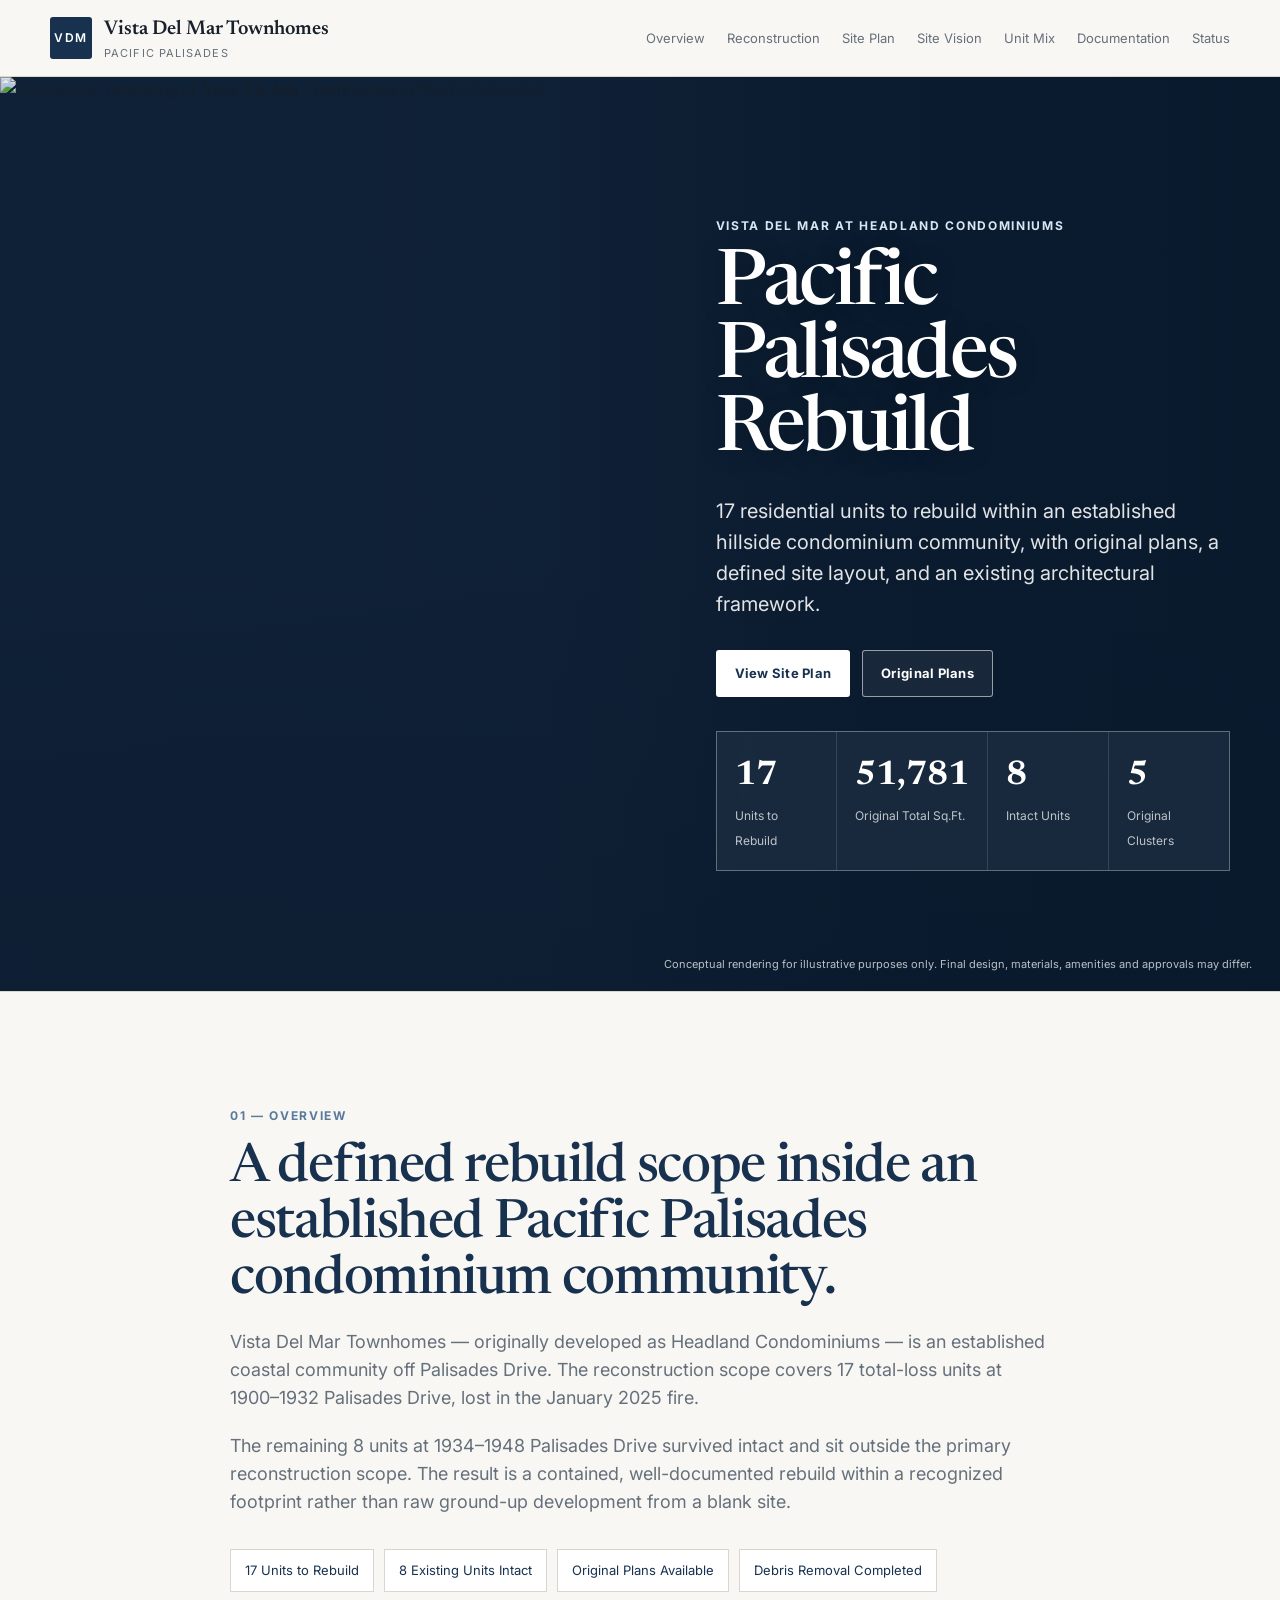
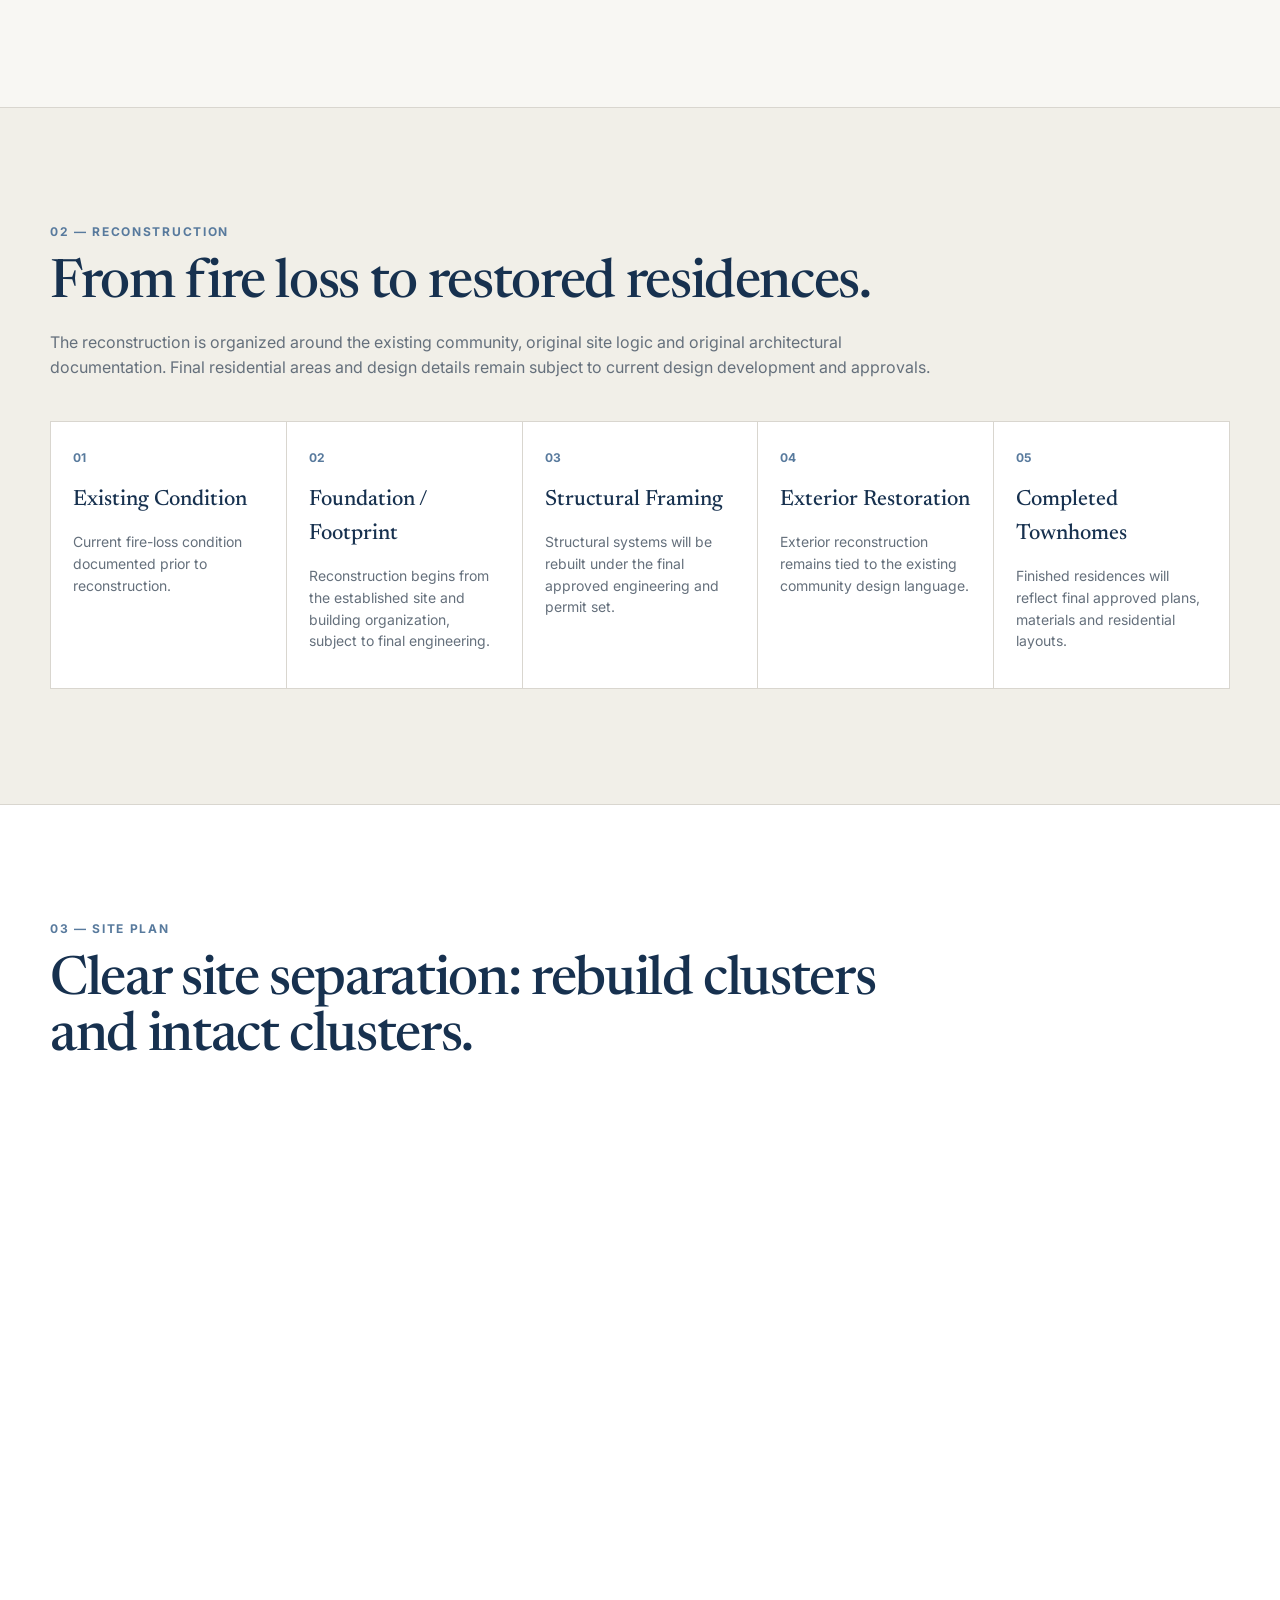
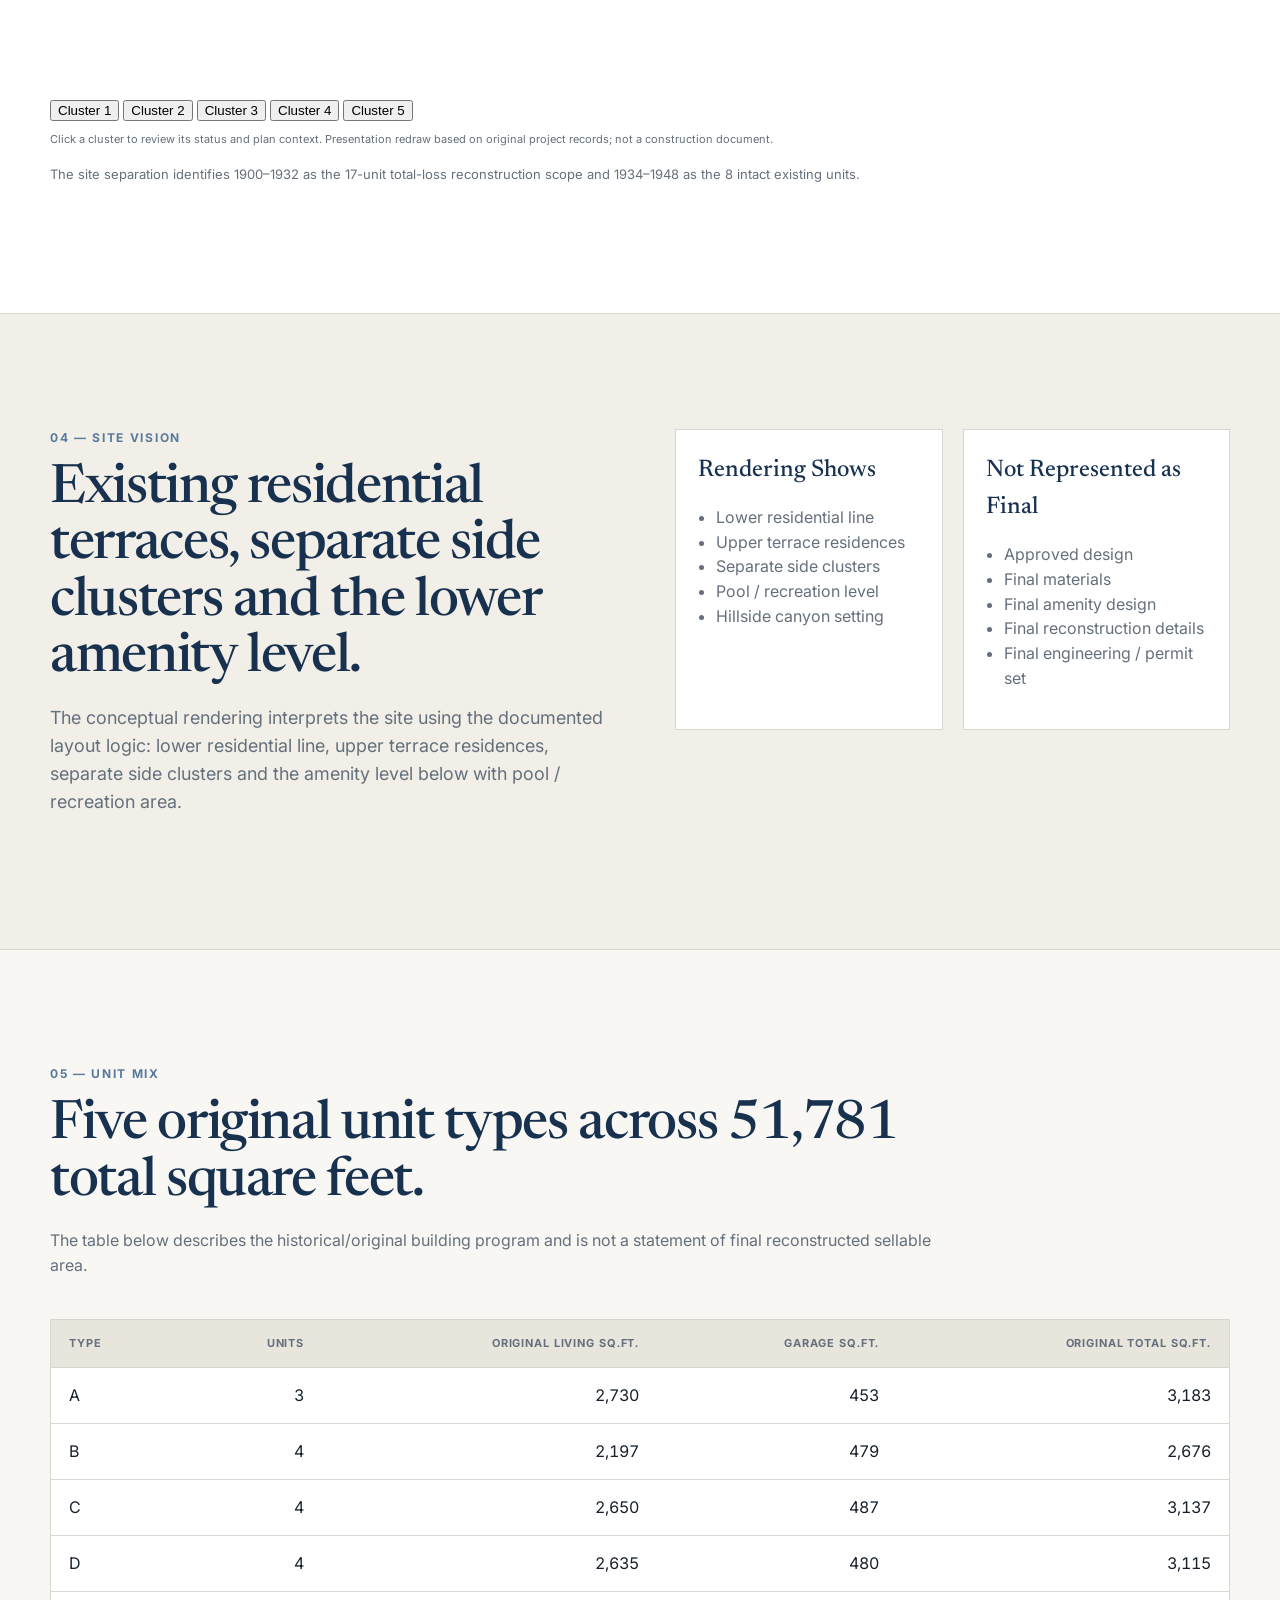
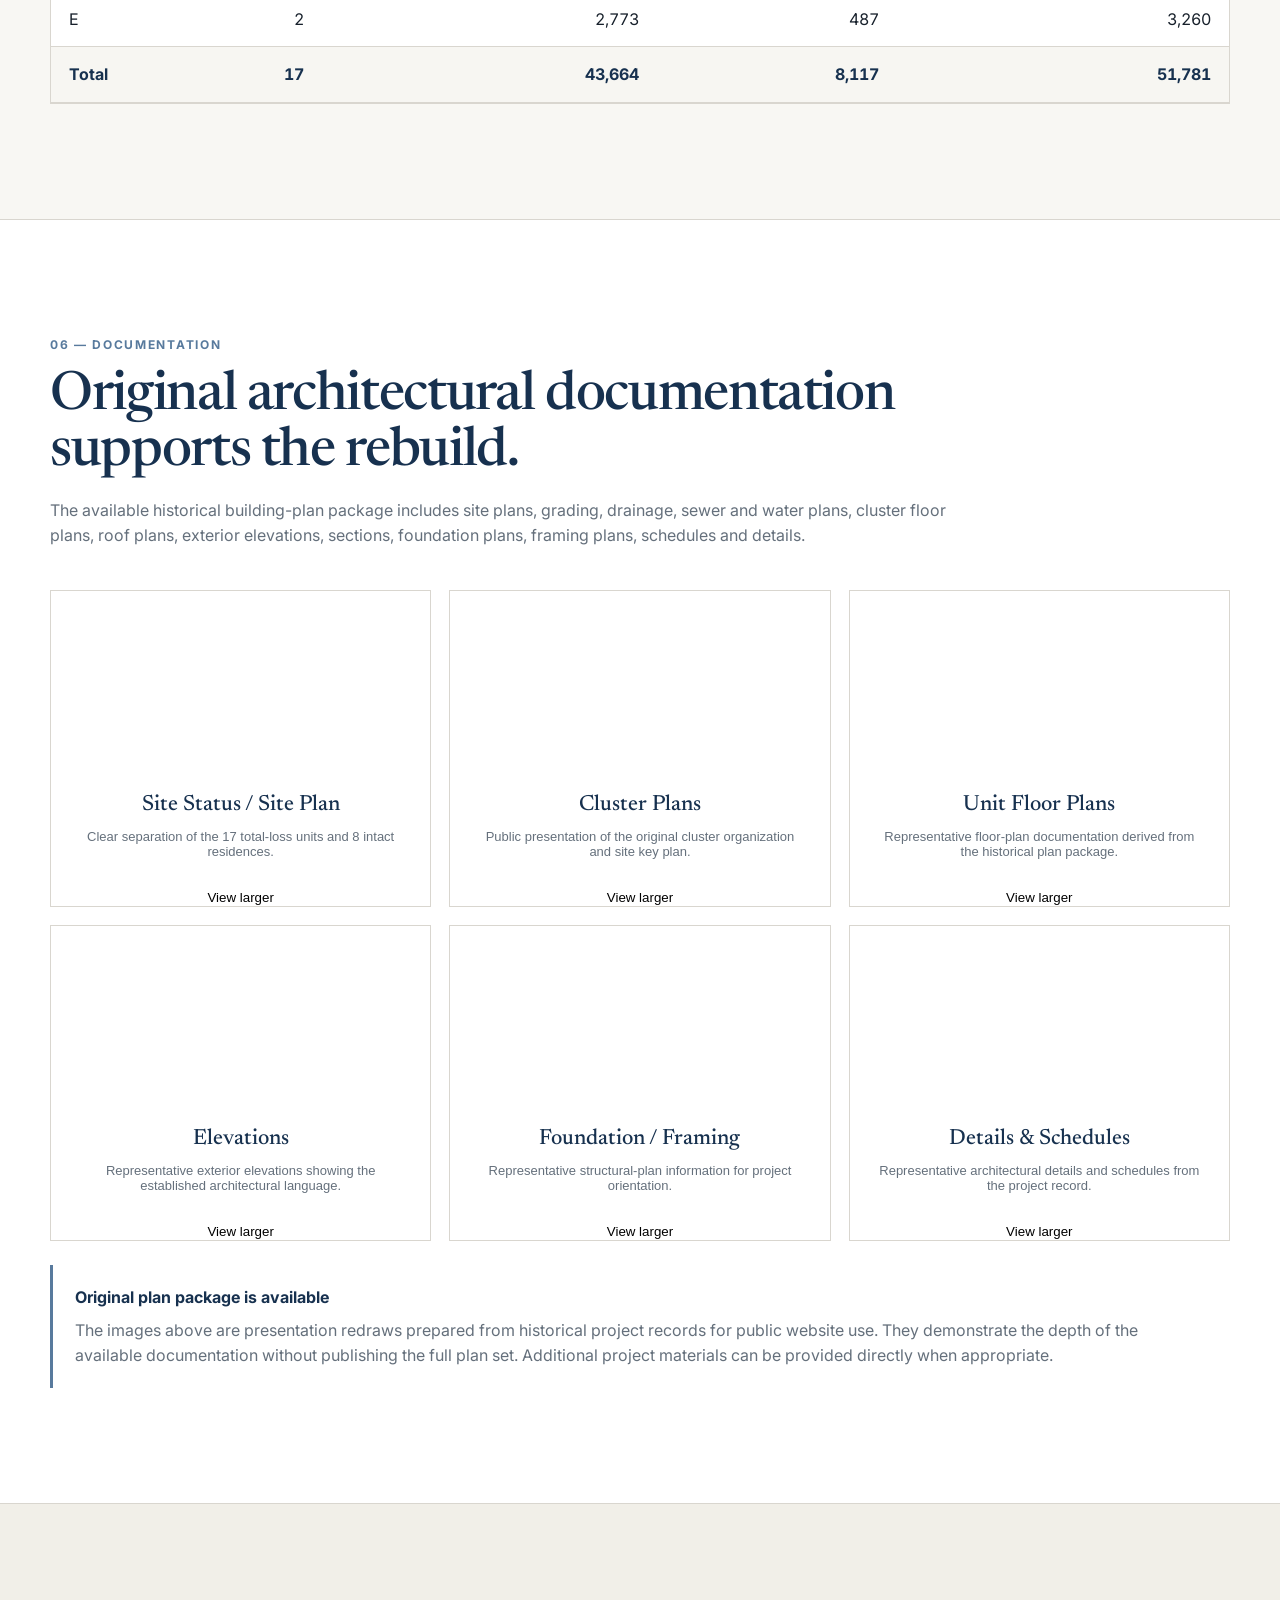
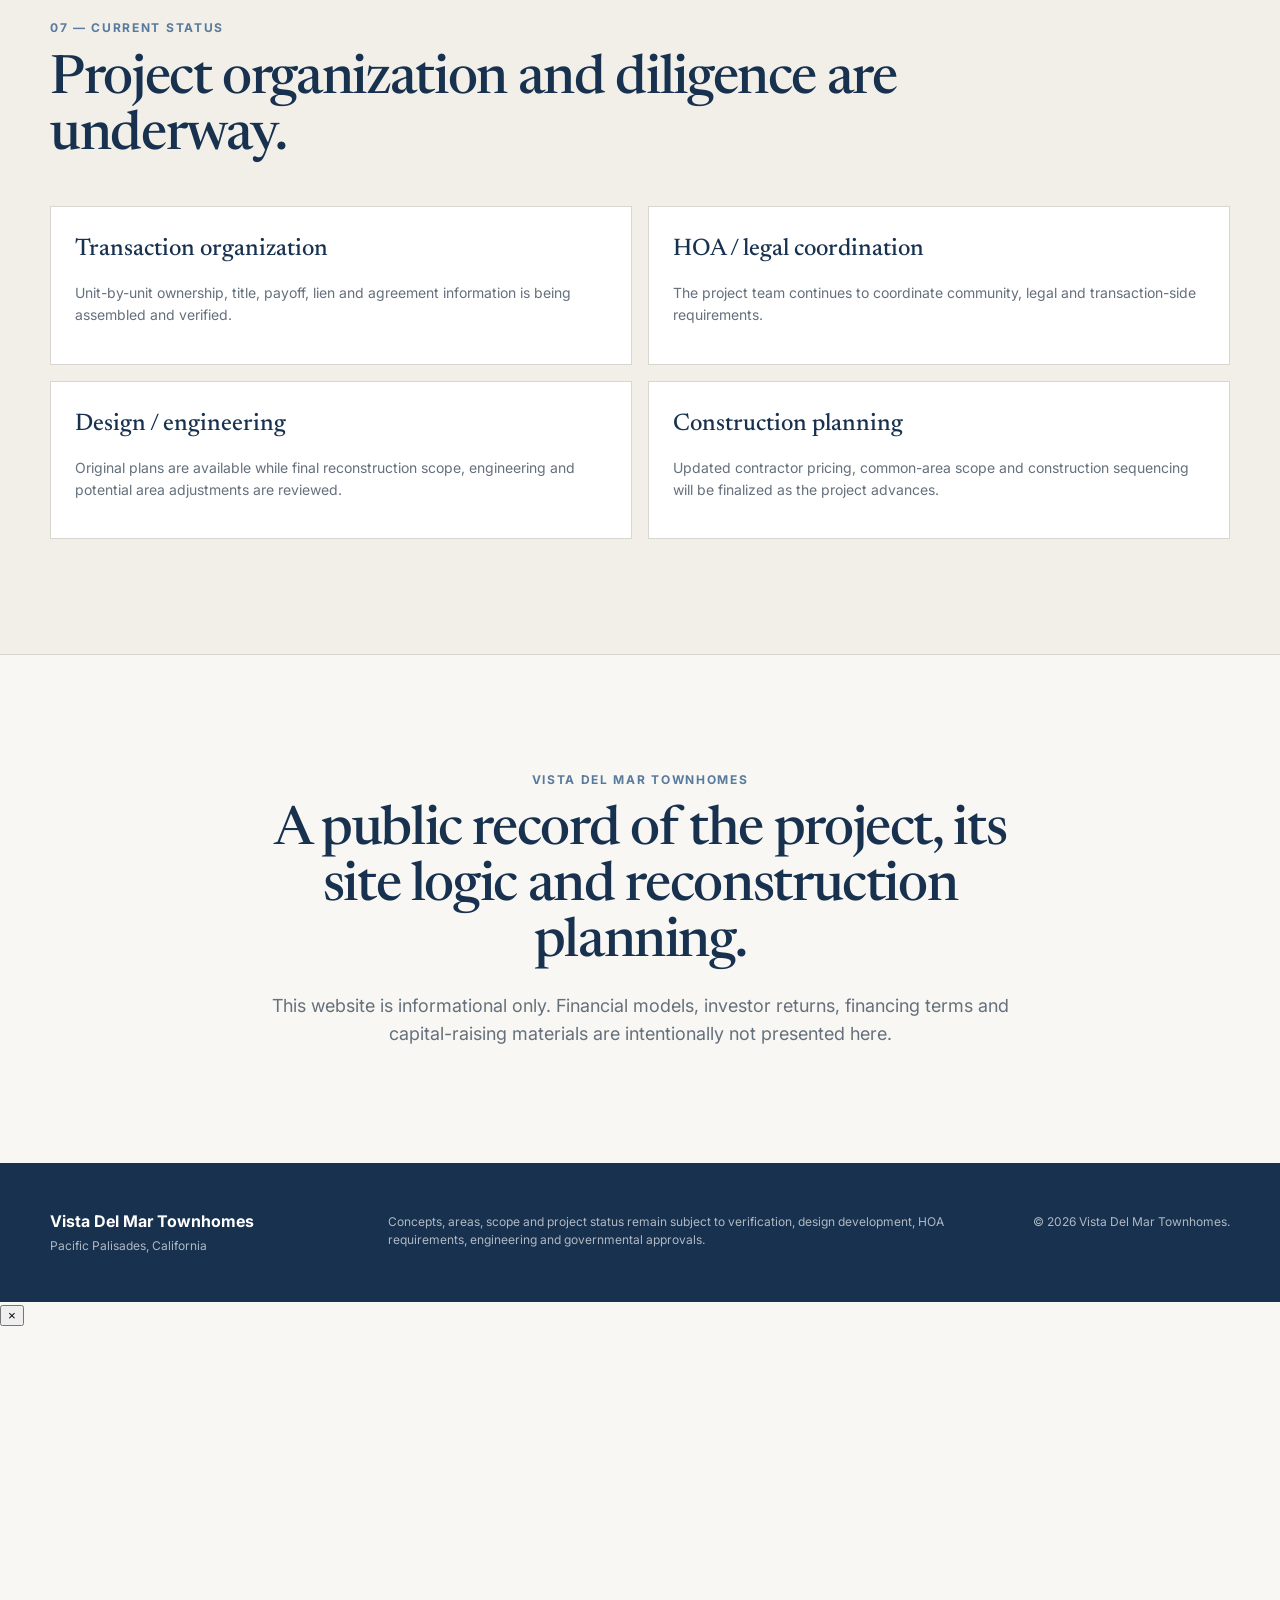
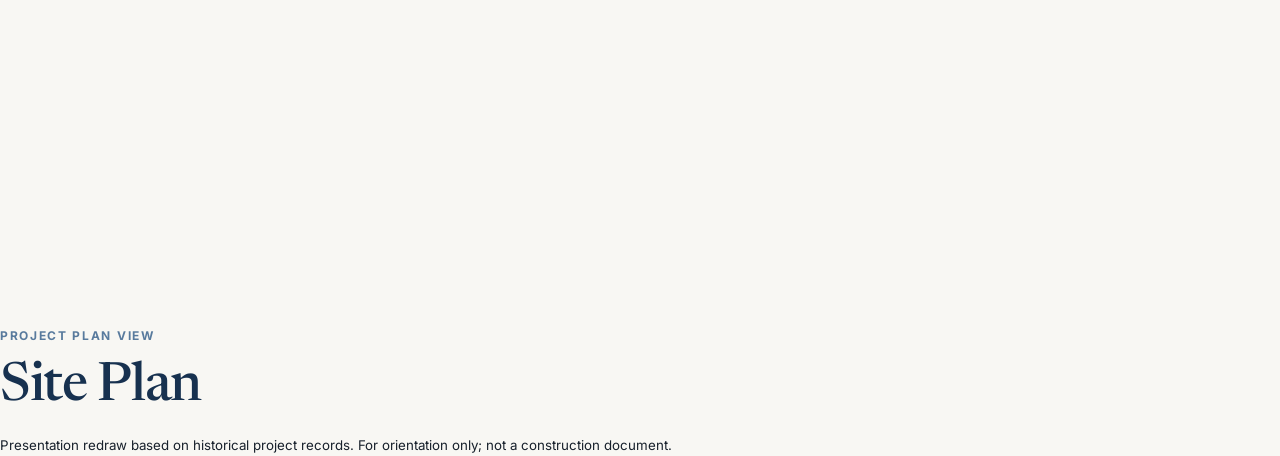
==== commit d4f7d519: "Make Vista plans and clusters interactive" ====
--- a/index.html
+++ b/index.html
@@ -75,17 +75,17 @@
       <div class="wrap">
         <div class="section-head"><p class="eyebrow">03 — Site Plan</p><h2>Clear site separation: rebuild clusters and intact clusters.</h2></div>
         <figure class="site-plan-figure">
-          <div class="plan-sprite plan-sprite--site" role="img" aria-label="Presentation redraw of Vista Del Mar site status showing total-loss clusters 1 through 3 and intact clusters 4 and 5"></div>
-          <figcaption>Web presentation redraw based on original project records. For orientation and public project overview only; not a construction document.</figcaption>
+          <div class="sprite-frame sprite-frame--site plan-clickmap">
+            <img src="/assets/plans-sprite.webp" alt="Vista Del Mar site status and clear site separation plan" />
+            <button class="cluster-pin rebuild c1" type="button" data-plan="clusters" data-title="Cluster 1 — Rebuild" data-copy="1900–1914 Palisades Drive · 8 fire-loss residences">Cluster 1</button>
+            <button class="cluster-pin rebuild c2" type="button" data-plan="clusters" data-title="Cluster 2 — Rebuild" data-copy="1922–1932 Palisades Drive · 6 fire-loss residences">Cluster 2</button>
+            <button class="cluster-pin rebuild c3" type="button" data-plan="clusters" data-title="Cluster 3 — Rebuild" data-copy="1916–1920 Palisades Drive · 3 fire-loss residences">Cluster 3</button>
+            <button class="cluster-pin intact c4" type="button" data-plan="site" data-title="Cluster 4 — Intact" data-copy="1934–1940 Palisades Drive · existing residences outside the primary rebuild scope">Cluster 4</button>
+            <button class="cluster-pin intact c5" type="button" data-plan="site" data-title="Cluster 5 — Intact" data-copy="1942–1948 Palisades Drive · existing residences outside the primary rebuild scope">Cluster 5</button>
+          </div>
+          <figcaption>Click a cluster to review its status and plan context. Presentation redraw based on original project records; not a construction document.</figcaption>
         </figure>
         <p class="section-note">The site separation identifies 1900–1932 as the 17-unit total-loss reconstruction scope and 1934–1948 as the 8 intact existing units.</p>
-        <div class="cluster-grid cluster-grid-wide">
-          <article class="cluster rebuild"><span>Total Loss</span><h3>Cluster 1</h3><p>1900 · 1902 · 1904 · 1906 · 1908 · 1910 · 1912 · 1914</p></article>
-          <article class="cluster rebuild"><span>Total Loss</span><h3>Cluster 2</h3><p>1922 · 1924 · 1926 · 1928 · 1930 · 1932</p></article>
-          <article class="cluster rebuild"><span>Total Loss</span><h3>Cluster 3</h3><p>1916 · 1918 · 1920</p></article>
-          <article class="cluster intact"><span>Intact</span><h3>Cluster 4</h3><p>1934 · 1936 · 1938 · 1940 · 1942</p></article>
-          <article class="cluster intact"><span>Intact</span><h3>Cluster 5</h3><p>1944 · 1946 · 1948</p></article>
-        </div>
       </div>
     </section>
 
@@ -113,12 +113,12 @@
       <div class="wrap">
         <div class="section-head"><p class="eyebrow">06 — Documentation</p><h2>Original architectural documentation supports the rebuild.</h2><p>The available historical building-plan package includes site plans, grading, drainage, sewer and water plans, cluster floor plans, roof plans, exterior elevations, sections, foundation plans, framing plans, schedules and details.</p></div>
         <div class="doc-gallery">
-          <article class="doc-card"><div class="plan-sprite plan-sprite--site"></div><h3>Site Status / Site Plan</h3><p>Clear separation of the 17 total-loss units and 8 intact residences.</p></article>
-          <article class="doc-card"><div class="plan-sprite plan-sprite--clusters"></div><h3>Cluster Plans</h3><p>Public presentation of the original cluster organization and site key plan.</p></article>
-          <article class="doc-card"><div class="plan-sprite plan-sprite--floor"></div><h3>Unit Floor Plans</h3><p>Representative floor-plan documentation derived from the historical plan package.</p></article>
-          <article class="doc-card"><div class="plan-sprite plan-sprite--elev"></div><h3>Elevations</h3><p>Representative exterior elevations showing the established architectural language.</p></article>
-          <article class="doc-card"><div class="plan-sprite plan-sprite--foundation"></div><h3>Foundation / Framing</h3><p>Representative structural-plan information for project orientation.</p></article>
-          <article class="doc-card"><div class="plan-sprite plan-sprite--details"></div><h3>Details & Schedules</h3><p>Representative architectural details and schedules from the project record.</p></article>
+          <button class="doc-card doc-open" type="button" data-plan="site" data-title="Site Status / Site Plan" data-copy="Clear separation of the 17 total-loss units and 8 intact residences."><div class="sprite-frame sprite-frame--site"><img src="/assets/plans-sprite.webp" alt="" /></div><h3>Site Status / Site Plan</h3><p>Clear separation of the 17 total-loss units and 8 intact residences.</p><span class="view-label">View larger</span></button>
+          <button class="doc-card doc-open" type="button" data-plan="clusters" data-title="Cluster Plans" data-copy="Original cluster organization and site key plan."><div class="sprite-frame sprite-frame--clusters"><img src="/assets/plans-sprite.webp" alt="" /></div><h3>Cluster Plans</h3><p>Public presentation of the original cluster organization and site key plan.</p><span class="view-label">View larger</span></button>
+          <button class="doc-card doc-open" type="button" data-plan="floor" data-title="Unit Floor Plans" data-copy="Representative floor-plan documentation derived from the historical plan package."><div class="sprite-frame sprite-frame--floor"><img src="/assets/plans-sprite.webp" alt="" /></div><h3>Unit Floor Plans</h3><p>Representative floor-plan documentation derived from the historical plan package.</p><span class="view-label">View larger</span></button>
+          <button class="doc-card doc-open" type="button" data-plan="elev" data-title="Elevations" data-copy="Representative exterior elevations showing the established architectural language."><div class="sprite-frame sprite-frame--elev"><img src="/assets/plans-sprite.webp" alt="" /></div><h3>Elevations</h3><p>Representative exterior elevations showing the established architectural language.</p><span class="view-label">View larger</span></button>
+          <button class="doc-card doc-open" type="button" data-plan="foundation" data-title="Foundation / Framing" data-copy="Representative structural-plan information for project orientation."><div class="sprite-frame sprite-frame--foundation"><img src="/assets/plans-sprite.webp" alt="" /></div><h3>Foundation / Framing</h3><p>Representative structural-plan information for project orientation.</p><span class="view-label">View larger</span></button>
+          <button class="doc-card doc-open" type="button" data-plan="details" data-title="Details & Schedules" data-copy="Representative architectural details and schedules from the project record."><div class="sprite-frame sprite-frame--details"><img src="/assets/plans-sprite.webp" alt="" /></div><h3>Details & Schedules</h3><p>Representative architectural details and schedules from the project record.</p><span class="view-label">View larger</span></button>
         </div>
         <div class="notice"><strong>Original plan package is available</strong><p>The images above are presentation redraws prepared from historical project records for public website use. They demonstrate the depth of the available documentation without publishing the full plan set. Additional project materials can be provided directly when appropriate.</p></div>
       </div>
@@ -140,5 +140,22 @@
   </main>
 
   <footer><div class="wrap footer-inner"><div><strong>Vista Del Mar Townhomes</strong><span>Pacific Palisades, California</span></div><p>Concepts, areas, scope and project status remain subject to verification, design development, HOA requirements, engineering and governmental approvals.</p><span>© 2026 Vista Del Mar Townhomes.</span></div></footer>
+
+  <div class="plan-modal" id="plan-modal" aria-hidden="true">
+    <div class="plan-modal__backdrop" data-close-modal></div>
+    <div class="plan-modal__dialog" role="dialog" aria-modal="true" aria-labelledby="plan-modal-title">
+      <button class="plan-modal__close" type="button" aria-label="Close plan viewer" data-close-modal>×</button>
+      <div class="plan-modal__visual sprite-frame sprite-frame--site" id="plan-modal-visual">
+        <img src="/assets/plans-sprite.webp" alt="" />
+      </div>
+      <div class="plan-modal__copy">
+        <p class="eyebrow">Project Plan View</p>
+        <h2 id="plan-modal-title">Site Plan</h2>
+        <p id="plan-modal-copy"></p>
+        <small>Presentation redraw based on historical project records. For orientation only; not a construction document.</small>
+      </div>
+    </div>
+  </div>
+  <script src="script.js"></script>
 </body>
 </html>
--- a/styles.css
+++ b/styles.css
@@ -146,3 +146,46 @@
 .plan-detail:before{inset:28px}
 @media(max-width:1000px){.cluster-grid-wide{grid-template-columns:repeat(2,1fr)}.vision-grid{grid-template-columns:1fr}.doc-gallery{grid-template-columns:repeat(2,1fr)}}
 @media(max-width:650px){.hero-full{min-height:700px}.hero-content{padding-top:110px;padding-bottom:100px}.doc-gallery,.vision-lists,.cluster-grid-wide{grid-template-columns:1fr}.site-plan-visual{min-height:650px}.pc1{left:6%;top:10%;width:48%}.pc2{left:8%;top:57%;width:46%}.pc3{right:5%;top:25%;width:38%}.pc4{right:5%;bottom:10%;width:40%}.pc5{left:7%;bottom:5%;width:35%}.road{top:42%;left:-5%;right:-5%}}
+
+/* Approved final Vista presentation */
+.hero-overlay{
+  background:linear-gradient(90deg,rgba(9,25,44,.10) 0%,rgba(9,25,44,.16) 43%,rgba(9,25,44,.74) 68%,rgba(9,25,44,.88) 100%),linear-gradient(0deg,rgba(9,25,44,.35),rgba(9,25,44,0) 48%);
+}
+.hero-content{
+  width:min(var(--max),calc(100% - 40px));
+  padding-left:52%;
+}
+.hero-full h1{font-size:clamp(54px,6vw,88px)}
+.hero-lede-light{max-width:610px}
+.hero-facts-dark{grid-template-columns:repeat(4,1fr);max-width:760px}
+.site-plan-figure{margin:0}
+.plan-sprite{
+  background-image:url("assets/plans-sprite.webp");
+  background-repeat:no-repeat;
+  background-size:300% 200%;
+  background-color:#f4f1e9;
+}
+.site-plan-figure .plan-sprite{
+  width:100%;
+  aspect-ratio:4/3;
+  max-height:760px;
+  border:1px solid var(--line);
+}
+.plan-sprite--site{background-position:0% 0%}
+.plan-sprite--clusters{background-position:50% 0%}
+.plan-sprite--floor{background-position:100% 0%}
+.plan-sprite--elev{background-position:0% 100%}
+.plan-sprite--foundation{background-position:50% 100%}
+.plan-sprite--details{background-position:100% 100%}
+.doc-card .plan-sprite{height:230px;border-bottom:1px solid var(--line)}
+.doc-card h3{margin-top:0}
+@media(max-width:900px){
+  .hero-content{padding-left:34%}
+  .hero-facts-dark{grid-template-columns:repeat(2,1fr)}
+}
+@media(max-width:650px){
+  .hero-overlay{background:linear-gradient(0deg,rgba(9,25,44,.88),rgba(9,25,44,.35))}
+  .hero-content{padding-left:0}
+  .hero-facts-dark{grid-template-columns:repeat(2,1fr)}
+  .doc-card .plan-sprite{height:210px}
+}
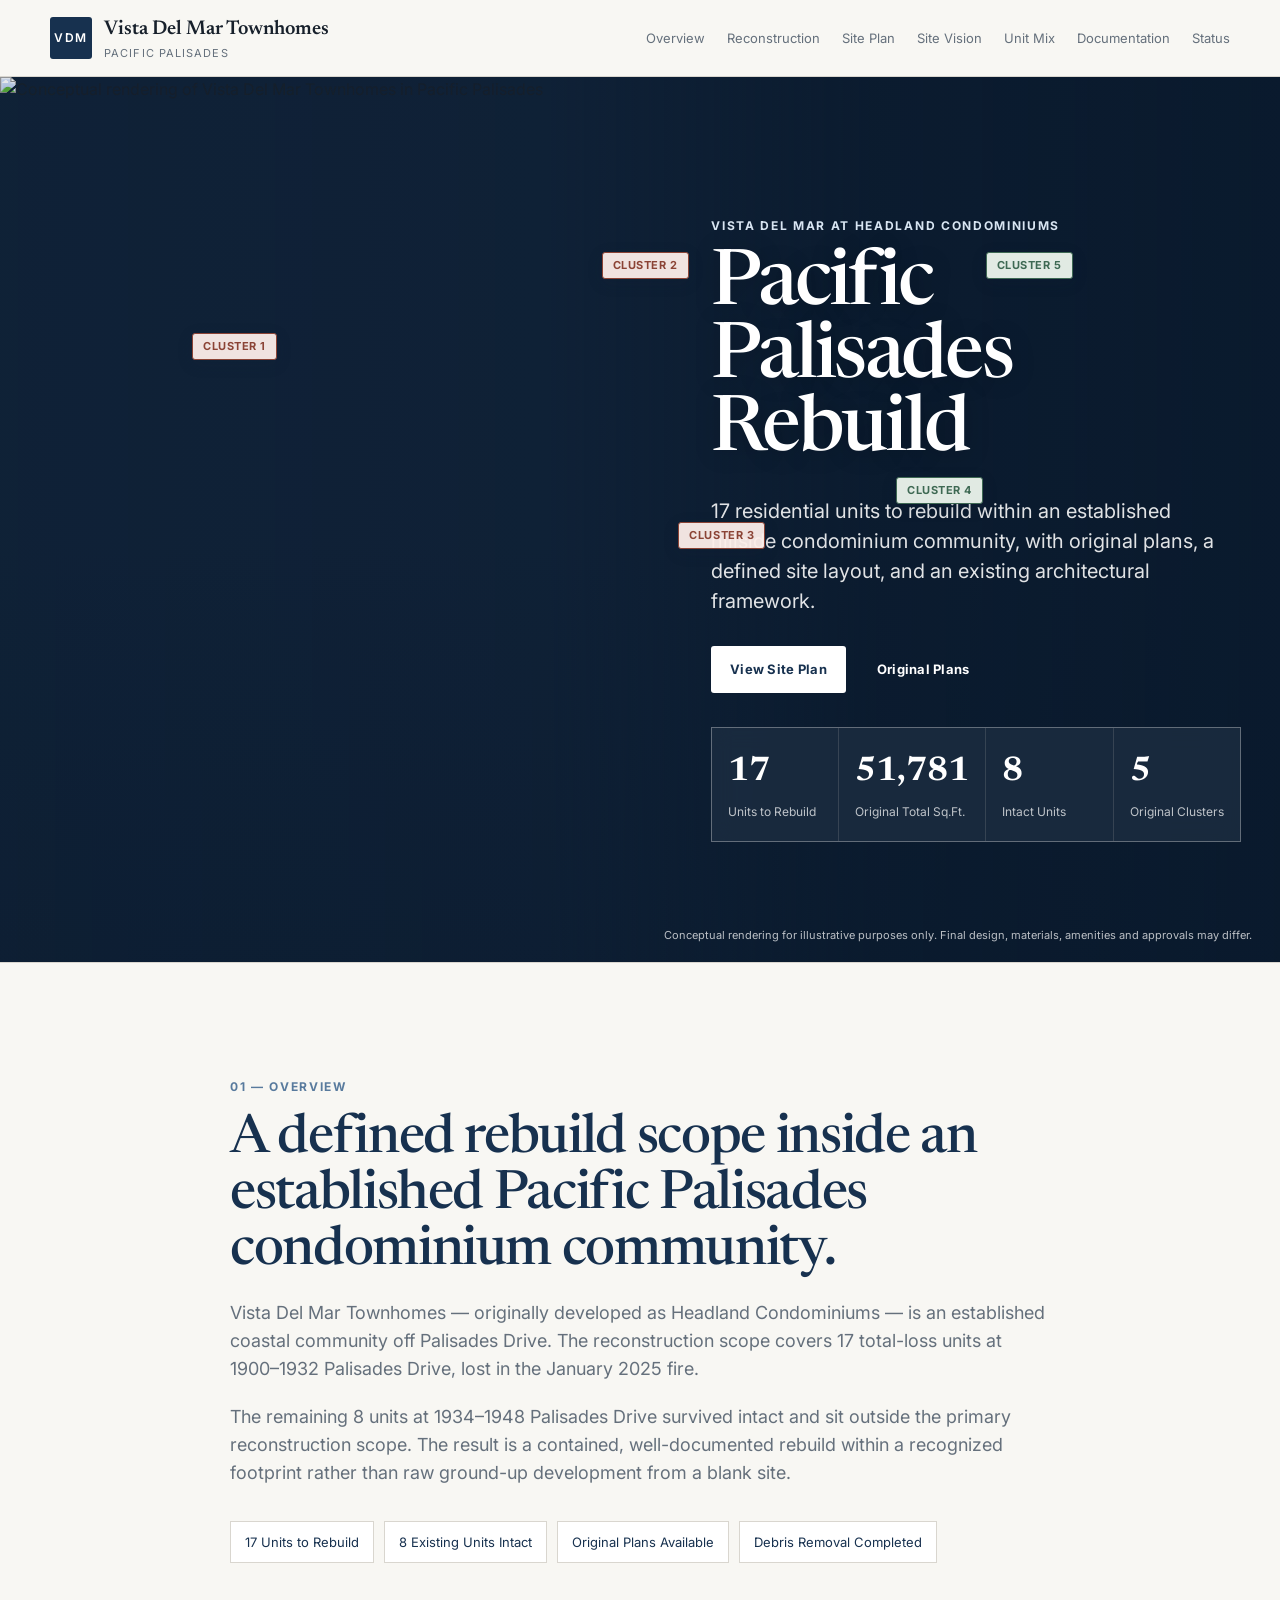
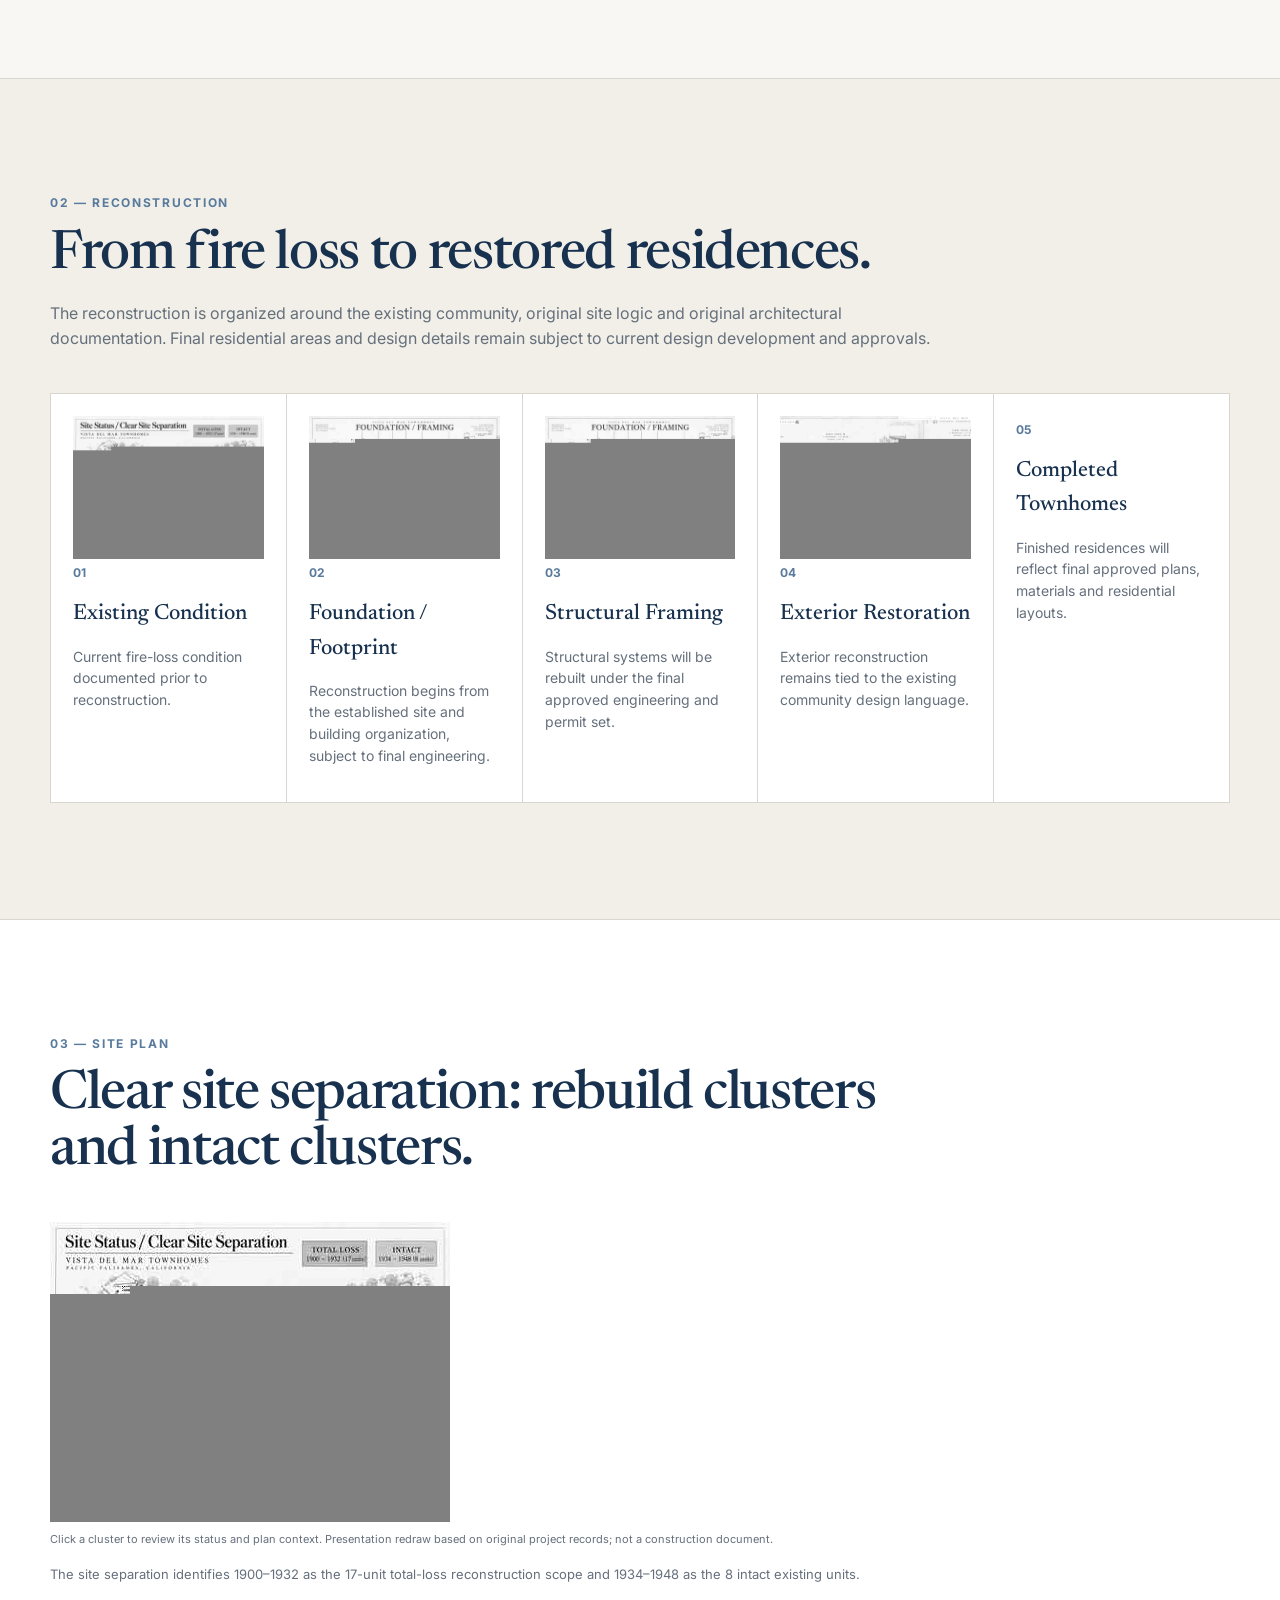
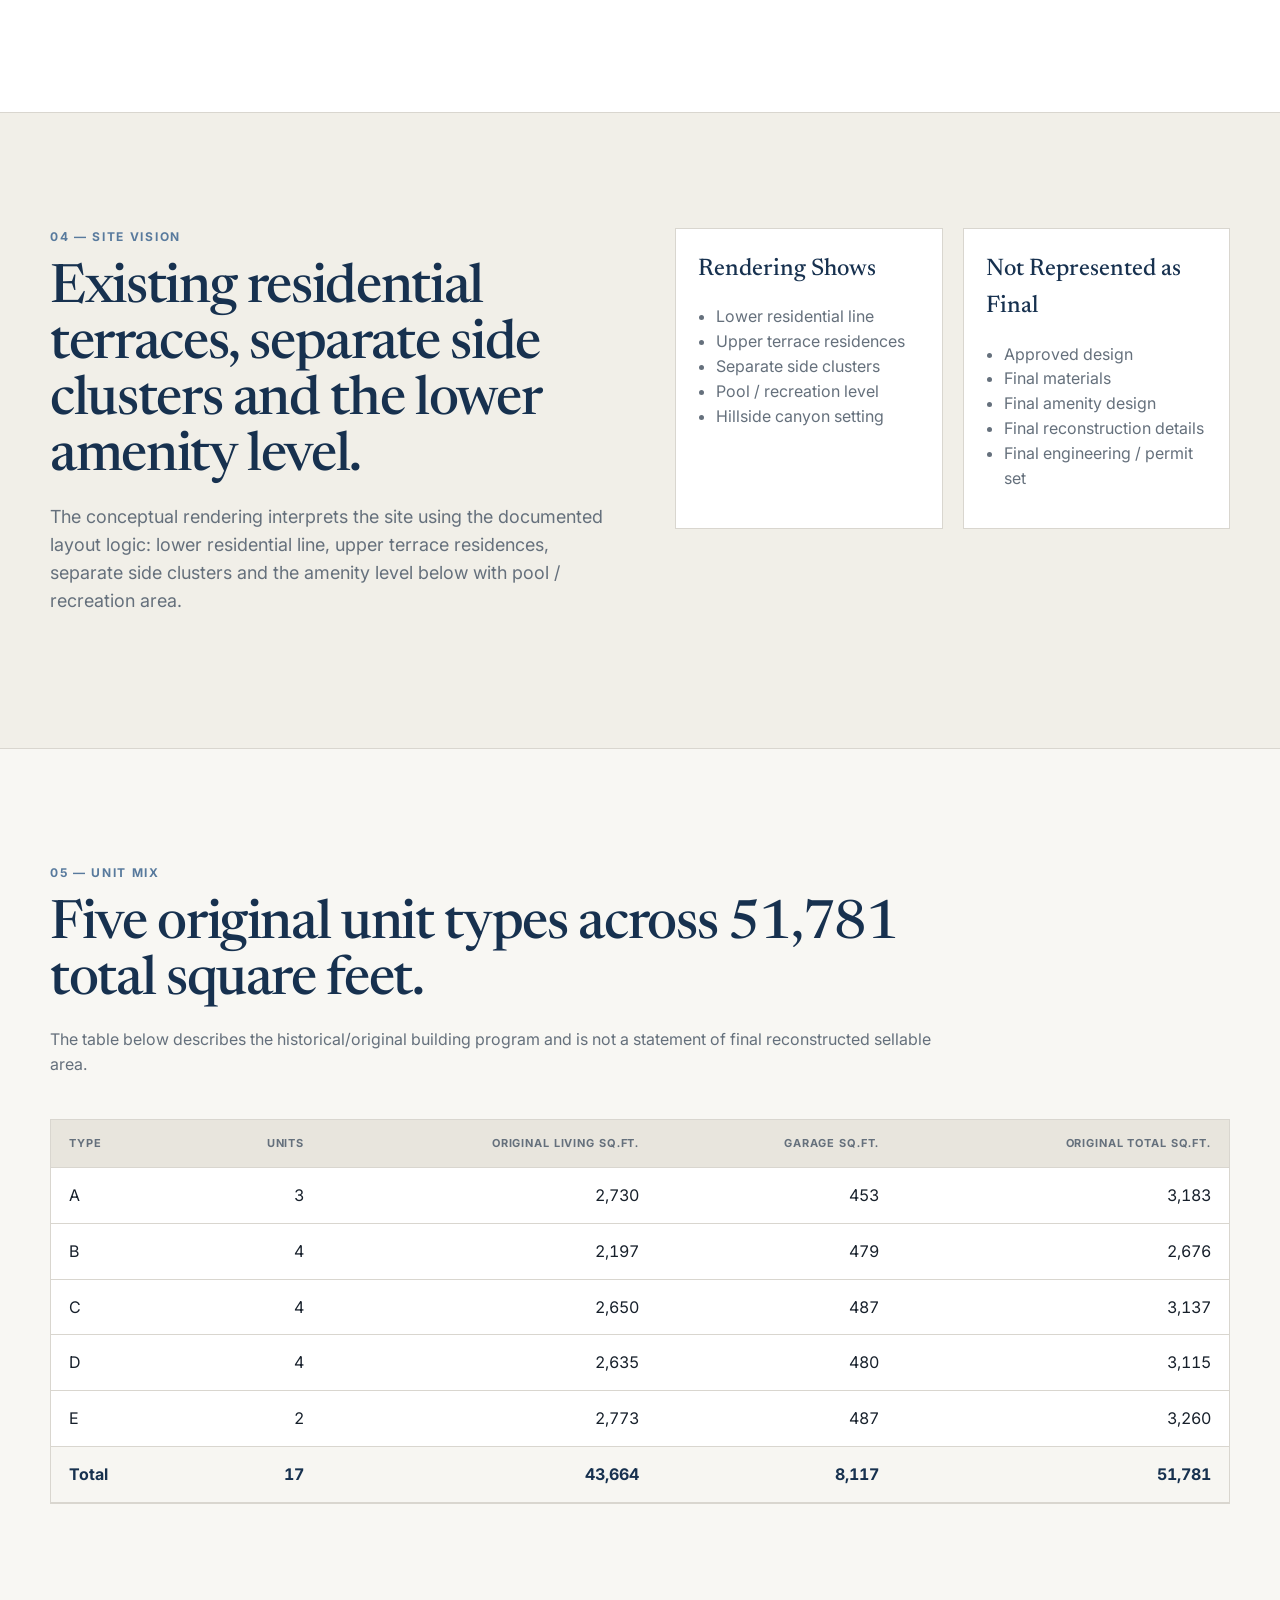
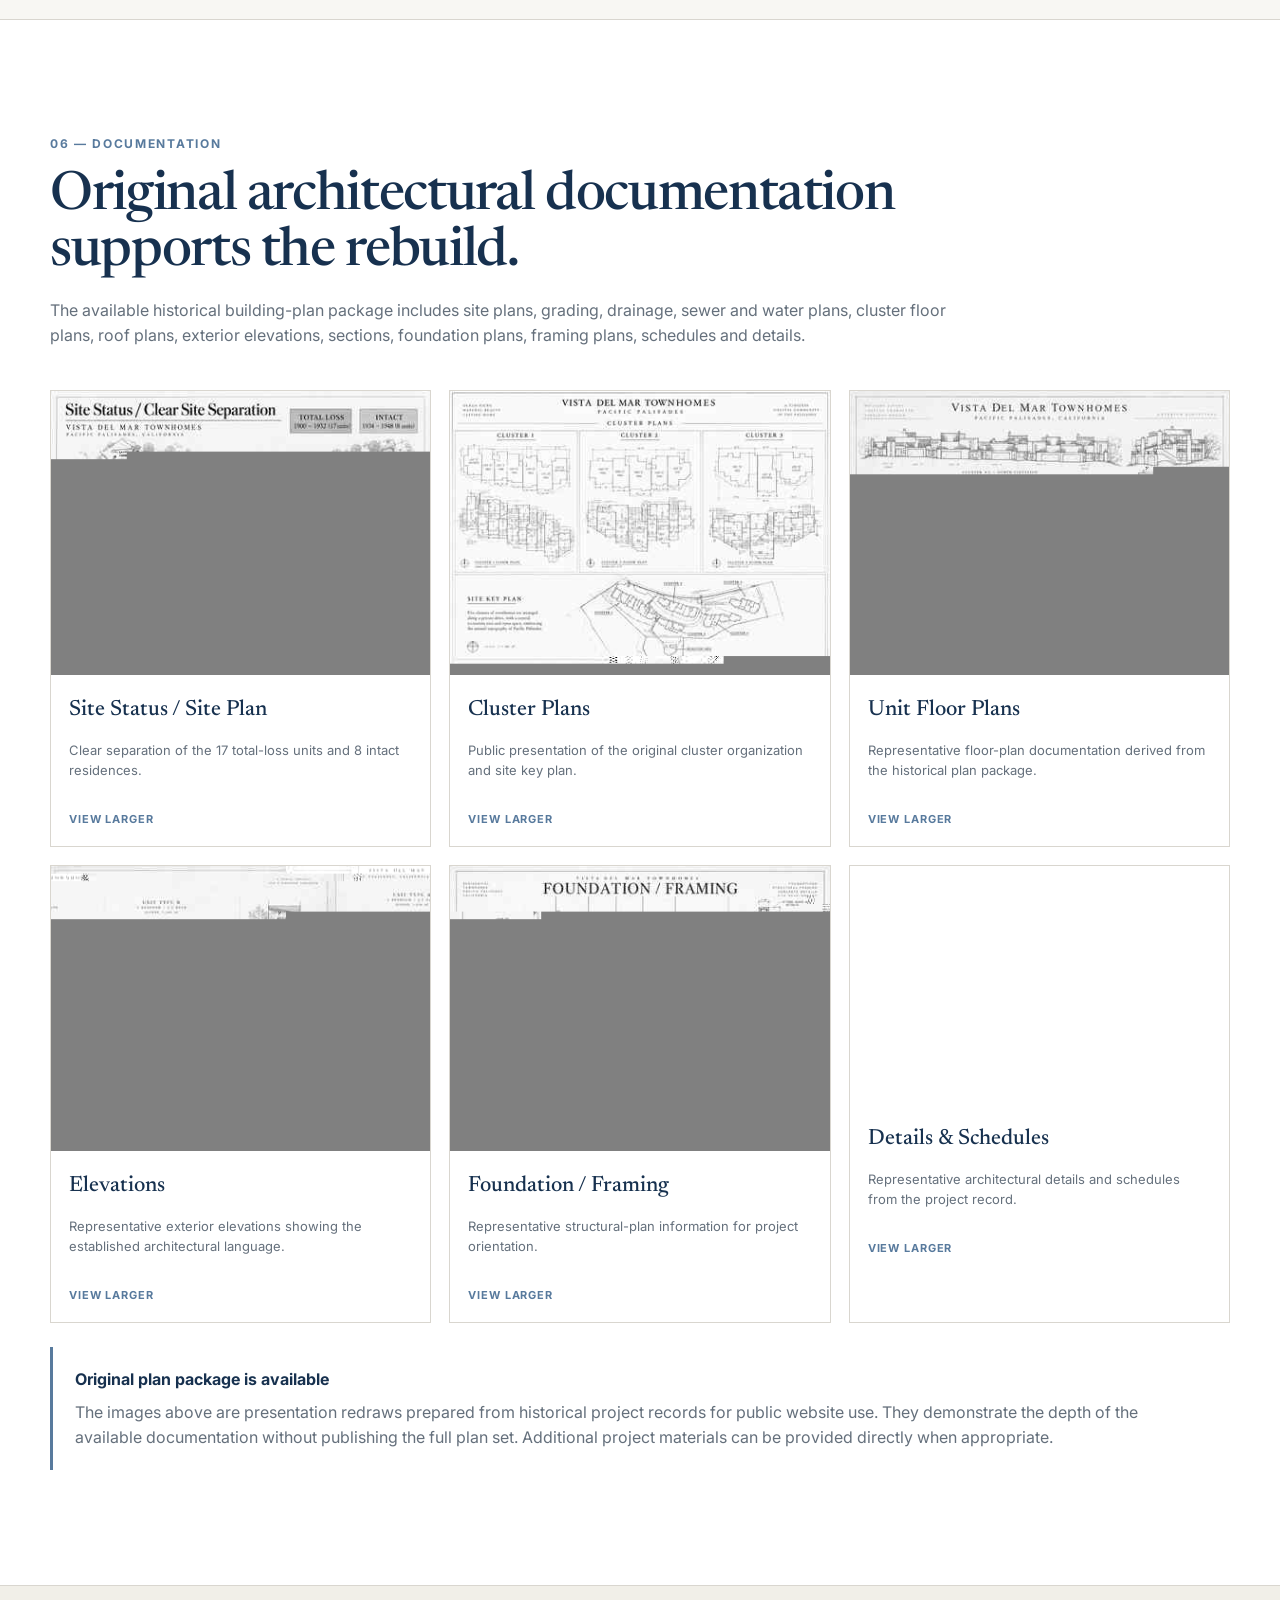
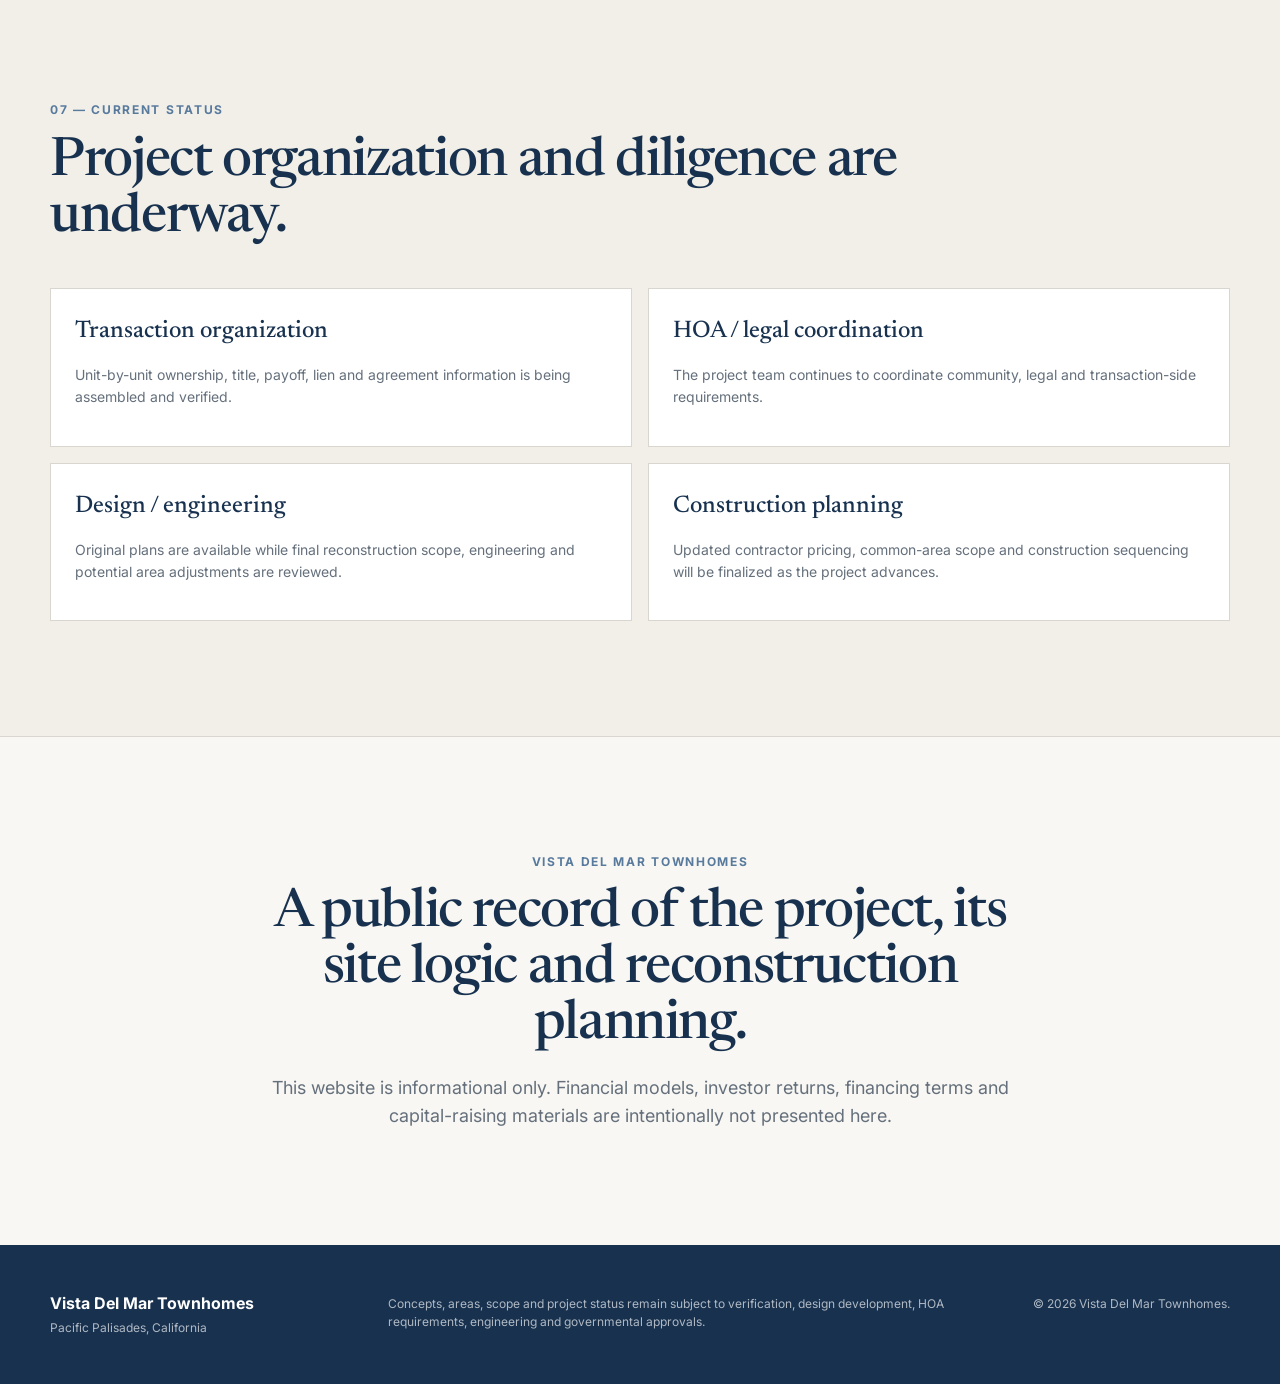
==== commit e0b39be2: "Use direct Vista plan images and remove empty visual frames" ====
--- a/index.html
+++ b/index.html
@@ -37,7 +37,7 @@
         <p class="eyebrow eyebrow-light">Vista Del Mar at Headland Condominiums</p>
         <h1>Pacific Palisades<br>Rebuild</h1>
         <p class="hero-lede hero-lede-light">17 residential units to rebuild within an established hillside condominium community, with original plans, a defined site layout, and an existing architectural framework.</p>
-        <div class="hero-actions"><a class="btn btn-light" href="#site-plan">View Site Plan</a><a class="btn btn-outline" href="#documentation">Original Plans</a></div>
+        <div class="hero-actions"><a class="btn btn-light" href="#site-plan">View Site Plan</a><a class="btn btn-link-light" href="#documentation">Original Plans</a></div>
         <div class="hero-facts hero-facts-dark">
           <div><strong>17</strong><span>Units to Rebuild</span></div>
           <div><strong>51,781</strong><span>Original Total Sq.Ft.</span></div>
@@ -62,11 +62,11 @@
       <div class="wrap">
         <div class="section-head"><p class="eyebrow">02 — Reconstruction</p><h2>From fire loss to restored residences.</h2><p>The reconstruction is organized around the existing community, original site logic and original architectural documentation. Final residential areas and design details remain subject to current design development and approvals.</p></div>
         <div class="step-grid">
-          <article><span>01</span><h3>Existing Condition</h3><p>Current fire-loss condition documented prior to reconstruction.</p></article>
-          <article><span>02</span><h3>Foundation / Footprint</h3><p>Reconstruction begins from the established site and building organization, subject to final engineering.</p></article>
-          <article><span>03</span><h3>Structural Framing</h3><p>Structural systems will be rebuilt under the final approved engineering and permit set.</p></article>
-          <article><span>04</span><h3>Exterior Restoration</h3><p>Exterior reconstruction remains tied to the existing community design language.</p></article>
-          <article><span>05</span><h3>Completed Townhomes</h3><p>Finished residences will reflect final approved plans, materials and residential layouts.</p></article>
+          <article><img class="step-media" src="/assets/site-status.jpg" alt="" /><span>01</span><h3>Existing Condition</h3><p>Current fire-loss condition documented prior to reconstruction.</p></article>
+          <article><img class="step-media" src="/assets/foundation-framing.jpg" alt="" /><span>02</span><h3>Foundation / Footprint</h3><p>Reconstruction begins from the established site and building organization, subject to final engineering.</p></article>
+          <article><img class="step-media" src="/assets/foundation-framing.jpg" alt="" /><span>03</span><h3>Structural Framing</h3><p>Structural systems will be rebuilt under the final approved engineering and permit set.</p></article>
+          <article><img class="step-media" src="/assets/elevations.jpg" alt="" /><span>04</span><h3>Exterior Restoration</h3><p>Exterior reconstruction remains tied to the existing community design language.</p></article>
+          <article><img class="step-media" src="https://raw.githubusercontent.com/westccmortgage/PegasusLendersGroup/main/public/images/projects/vista-del-mar/vista-del-mar-featured.webp" alt="" /><span>05</span><h3>Completed Townhomes</h3><p>Finished residences will reflect final approved plans, materials and residential layouts.</p></article>
         </div>
       </div>
     </section>
@@ -75,8 +75,8 @@
       <div class="wrap">
         <div class="section-head"><p class="eyebrow">03 — Site Plan</p><h2>Clear site separation: rebuild clusters and intact clusters.</h2></div>
         <figure class="site-plan-figure">
-          <div class="sprite-frame sprite-frame--site plan-clickmap">
-            <img src="/assets/plans-sprite.webp" alt="Vista Del Mar site status and clear site separation plan" />
+          <div class="plan-image-frame plan-clickmap">
+            <img src="/assets/site-status.jpg" alt="Vista Del Mar site status and clear site separation plan" />
             <button class="cluster-pin rebuild c1" type="button" data-plan="clusters" data-title="Cluster 1 — Rebuild" data-copy="1900–1914 Palisades Drive · 8 fire-loss residences">Cluster 1</button>
             <button class="cluster-pin rebuild c2" type="button" data-plan="clusters" data-title="Cluster 2 — Rebuild" data-copy="1922–1932 Palisades Drive · 6 fire-loss residences">Cluster 2</button>
             <button class="cluster-pin rebuild c3" type="button" data-plan="clusters" data-title="Cluster 3 — Rebuild" data-copy="1916–1920 Palisades Drive · 3 fire-loss residences">Cluster 3</button>
@@ -113,12 +113,12 @@
       <div class="wrap">
         <div class="section-head"><p class="eyebrow">06 — Documentation</p><h2>Original architectural documentation supports the rebuild.</h2><p>The available historical building-plan package includes site plans, grading, drainage, sewer and water plans, cluster floor plans, roof plans, exterior elevations, sections, foundation plans, framing plans, schedules and details.</p></div>
         <div class="doc-gallery">
-          <button class="doc-card doc-open" type="button" data-plan="site" data-title="Site Status / Site Plan" data-copy="Clear separation of the 17 total-loss units and 8 intact residences."><div class="sprite-frame sprite-frame--site"><img src="/assets/plans-sprite.webp" alt="" /></div><h3>Site Status / Site Plan</h3><p>Clear separation of the 17 total-loss units and 8 intact residences.</p><span class="view-label">View larger</span></button>
-          <button class="doc-card doc-open" type="button" data-plan="clusters" data-title="Cluster Plans" data-copy="Original cluster organization and site key plan."><div class="sprite-frame sprite-frame--clusters"><img src="/assets/plans-sprite.webp" alt="" /></div><h3>Cluster Plans</h3><p>Public presentation of the original cluster organization and site key plan.</p><span class="view-label">View larger</span></button>
-          <button class="doc-card doc-open" type="button" data-plan="floor" data-title="Unit Floor Plans" data-copy="Representative floor-plan documentation derived from the historical plan package."><div class="sprite-frame sprite-frame--floor"><img src="/assets/plans-sprite.webp" alt="" /></div><h3>Unit Floor Plans</h3><p>Representative floor-plan documentation derived from the historical plan package.</p><span class="view-label">View larger</span></button>
-          <button class="doc-card doc-open" type="button" data-plan="elev" data-title="Elevations" data-copy="Representative exterior elevations showing the established architectural language."><div class="sprite-frame sprite-frame--elev"><img src="/assets/plans-sprite.webp" alt="" /></div><h3>Elevations</h3><p>Representative exterior elevations showing the established architectural language.</p><span class="view-label">View larger</span></button>
-          <button class="doc-card doc-open" type="button" data-plan="foundation" data-title="Foundation / Framing" data-copy="Representative structural-plan information for project orientation."><div class="sprite-frame sprite-frame--foundation"><img src="/assets/plans-sprite.webp" alt="" /></div><h3>Foundation / Framing</h3><p>Representative structural-plan information for project orientation.</p><span class="view-label">View larger</span></button>
-          <button class="doc-card doc-open" type="button" data-plan="details" data-title="Details & Schedules" data-copy="Representative architectural details and schedules from the project record."><div class="sprite-frame sprite-frame--details"><img src="/assets/plans-sprite.webp" alt="" /></div><h3>Details & Schedules</h3><p>Representative architectural details and schedules from the project record.</p><span class="view-label">View larger</span></button>
+          <button class="doc-card doc-open" type="button" data-image="/assets/site-status.jpg" data-title="Site Status / Site Plan" data-copy="Clear separation of the 17 total-loss units and 8 intact residences."><img class="doc-image" src="/assets/site-status.jpg" alt="Vista Del Mar site status plan" /><h3>Site Status / Site Plan</h3><p>Clear separation of the 17 total-loss units and 8 intact residences.</p><span class="view-label">View larger</span></button>
+          <button class="doc-card doc-open" type="button" data-image="/assets/cluster-plans.jpg" data-title="Cluster Plans" data-copy="Original cluster organization and site key plan."><img class="doc-image" src="/assets/cluster-plans.jpg" alt="Vista Del Mar cluster plans" /><h3>Cluster Plans</h3><p>Public presentation of the original cluster organization and site key plan.</p><span class="view-label">View larger</span></button>
+          <button class="doc-card doc-open" type="button" data-image="/assets/unit-floor-plans.jpg" data-title="Unit Floor Plans" data-copy="Representative floor-plan documentation derived from the historical plan package."><img class="doc-image" src="/assets/unit-floor-plans.jpg" alt="Vista Del Mar unit floor plans" /><h3>Unit Floor Plans</h3><p>Representative floor-plan documentation derived from the historical plan package.</p><span class="view-label">View larger</span></button>
+          <button class="doc-card doc-open" type="button" data-image="/assets/elevations.jpg" data-title="Elevations" data-copy="Representative exterior elevations showing the established architectural language."><img class="doc-image" src="/assets/elevations.jpg" alt="Vista Del Mar elevations" /><h3>Elevations</h3><p>Representative exterior elevations showing the established architectural language.</p><span class="view-label">View larger</span></button>
+          <button class="doc-card doc-open" type="button" data-image="/assets/foundation-framing.jpg" data-title="Foundation / Framing" data-copy="Representative structural-plan information for project orientation."><img class="doc-image" src="/assets/foundation-framing.jpg" alt="Vista Del Mar foundation and framing plans" /><h3>Foundation / Framing</h3><p>Representative structural-plan information for project orientation.</p><span class="view-label">View larger</span></button>
+          <button class="doc-card doc-open" type="button" data-image="/assets/details-schedules.jpg" data-title="Details & Schedules" data-copy="Representative architectural details and schedules from the project record."><img class="doc-image" src="/assets/details-schedules.jpg" alt="Vista Del Mar details and schedules" /><h3>Details & Schedules</h3><p>Representative architectural details and schedules from the project record.</p><span class="view-label">View larger</span></button>
         </div>
         <div class="notice"><strong>Original plan package is available</strong><p>The images above are presentation redraws prepared from historical project records for public website use. They demonstrate the depth of the available documentation without publishing the full plan set. Additional project materials can be provided directly when appropriate.</p></div>
       </div>
@@ -145,8 +145,8 @@
     <div class="plan-modal__backdrop" data-close-modal></div>
     <div class="plan-modal__dialog" role="dialog" aria-modal="true" aria-labelledby="plan-modal-title">
       <button class="plan-modal__close" type="button" aria-label="Close plan viewer" data-close-modal>×</button>
-      <div class="plan-modal__visual sprite-frame sprite-frame--site" id="plan-modal-visual">
-        <img src="/assets/plans-sprite.webp" alt="" />
+      <div class="plan-modal__visual" id="plan-modal-visual">
+        <img id="plan-modal-image" src="/assets/site-status.jpg" alt="" />
       </div>
       <div class="plan-modal__copy">
         <p class="eyebrow">Project Plan View</p>
--- a/styles.css
+++ b/styles.css
@@ -189,3 +189,178 @@
   .hero-facts-dark{grid-template-columns:repeat(2,1fr)}
   .doc-card .plan-sprite{height:210px}
 }
+
+
+/* Final Vista interaction pass */
+.hero-content{
+  width:min(1360px,calc(100% - 40px));
+  padding-left:54%;
+  padding-right:1.5%;
+}
+.hero-lede-light{max-width:640px;line-height:1.5}
+.hero-facts-dark{width:100%;max-width:820px}
+.hero-facts-dark div{padding:18px 16px}
+.hero-facts-dark span{line-height:1.35}
+
+.site-plan-figure{margin:0}
+.sprite-frame{
+  position:relative;
+  overflow:hidden;
+  background:#fff;
+}
+.sprite-frame img{
+  width:300%;
+  max-width:none;
+  height:auto;
+  pointer-events:none;
+  user-select:none;
+}
+.sprite-frame--site img{transform:translate(0,0)}
+.sprite-frame--clusters img{transform:translate(-33.333333%,0)}
+.sprite-frame--floor img{transform:translate(-66.666667%,0)}
+.sprite-frame--elev img{transform:translate(0,-50%)}
+.sprite-frame--foundation img{transform:translate(-33.333333%,-50%)}
+.sprite-frame--details img{transform:translate(-66.666667%,-50%)}
+
+.site-plan-figure .sprite-frame{
+  width:100%;
+  aspect-ratio:4/3;
+  border:1px solid var(--line);
+  background:#f5f2ea;
+}
+.site-plan-figure .sprite-frame img{position:absolute;inset:0}
+
+.plan-clickmap{cursor:zoom-in}
+.cluster-pin{
+  position:absolute;
+  z-index:3;
+  border:1px solid currentColor;
+  border-radius:3px;
+  padding:7px 10px;
+  font:700 11px/1 var(--sans);
+  letter-spacing:.05em;
+  text-transform:uppercase;
+  box-shadow:0 4px 16px rgba(21,38,54,.14);
+  cursor:pointer;
+  transition:transform .18s ease,box-shadow .18s ease,background .18s ease;
+}
+.cluster-pin:hover,.cluster-pin:focus-visible{
+  transform:translateY(-2px);
+  box-shadow:0 7px 20px rgba(21,38,54,.22);
+  outline:none;
+}
+.cluster-pin.rebuild{color:#8b4335;background:rgba(252,238,233,.95)}
+.cluster-pin.intact{color:#3e6953;background:rgba(236,246,238,.95)}
+.cluster-pin.c1{left:15%;top:37%}
+.cluster-pin.c2{left:47%;top:28%}
+.cluster-pin.c3{left:53%;top:58%}
+.cluster-pin.c4{left:70%;top:53%}
+.cluster-pin.c5{left:77%;top:28%}
+
+.doc-gallery{align-items:stretch}
+.doc-card{
+  appearance:none;
+  width:100%;
+  padding:0;
+  text-align:left;
+  font:inherit;
+  color:inherit;
+  cursor:pointer;
+  transition:transform .18s ease,box-shadow .18s ease,border-color .18s ease;
+}
+.doc-card:hover,.doc-card:focus-visible{
+  transform:translateY(-3px);
+  box-shadow:0 12px 28px rgba(23,49,79,.10);
+  border-color:#b9c1c8;
+  outline:none;
+}
+.doc-card .sprite-frame{
+  width:100%;
+  aspect-ratio:4/3;
+  border-bottom:1px solid var(--line);
+  background:#f5f2ea;
+}
+.doc-card .sprite-frame img{position:absolute;inset:0}
+.view-label{
+  display:block;
+  padding:0 18px 18px;
+  color:var(--blue);
+  font-size:11px;
+  font-weight:700;
+  letter-spacing:.08em;
+  text-transform:uppercase;
+}
+
+.plan-modal{
+  position:fixed;
+  inset:0;
+  z-index:100;
+  display:none;
+  align-items:center;
+  justify-content:center;
+  padding:24px;
+}
+.plan-modal.is-open{display:flex}
+.plan-modal__backdrop{
+  position:absolute;
+  inset:0;
+  background:rgba(7,18,31,.78);
+  backdrop-filter:blur(6px);
+}
+.plan-modal__dialog{
+  position:relative;
+  z-index:1;
+  width:min(1180px,96vw);
+  max-height:92vh;
+  overflow:auto;
+  background:var(--paper);
+  border-radius:5px;
+  box-shadow:0 30px 80px rgba(0,0,0,.35);
+}
+.plan-modal__close{
+  position:absolute;
+  right:14px;
+  top:12px;
+  z-index:4;
+  width:40px;
+  height:40px;
+  border:0;
+  border-radius:50%;
+  background:rgba(14,37,61,.92);
+  color:#fff;
+  font-size:26px;
+  line-height:1;
+  cursor:pointer;
+}
+.plan-modal__visual{
+  width:100%;
+  aspect-ratio:4/3;
+  border-bottom:1px solid var(--line);
+  background:#fff;
+}
+.plan-modal__visual img{position:absolute;inset:0}
+.plan-modal__copy{padding:26px 30px 30px}
+.plan-modal__copy h2{font-size:clamp(30px,4vw,46px)}
+.plan-modal__copy p:not(.eyebrow){max-width:800px;color:var(--muted)}
+.plan-modal__copy small{display:block;margin-top:14px;color:var(--muted)}
+body.modal-open{overflow:hidden}
+
+@media(max-width:1000px){
+  .hero-content{padding-left:45%}
+  .cluster-pin{font-size:10px;padding:6px 8px}
+}
+@media(max-width:760px){
+  .hero-content{padding-left:18%;padding-right:0}
+  .hero-facts-dark{grid-template-columns:repeat(2,1fr)}
+  .cluster-pin.c1{left:10%;top:36%}
+  .cluster-pin.c2{left:43%;top:25%}
+  .cluster-pin.c3{left:48%;top:58%}
+  .cluster-pin.c4{left:68%;top:54%}
+  .cluster-pin.c5{left:73%;top:27%}
+}
+@media(max-width:650px){
+  .hero-content{padding-left:0}
+  .cluster-pin{font-size:9px;padding:5px 6px}
+  .plan-modal{padding:10px}
+  .plan-modal__copy{padding:20px}
+}
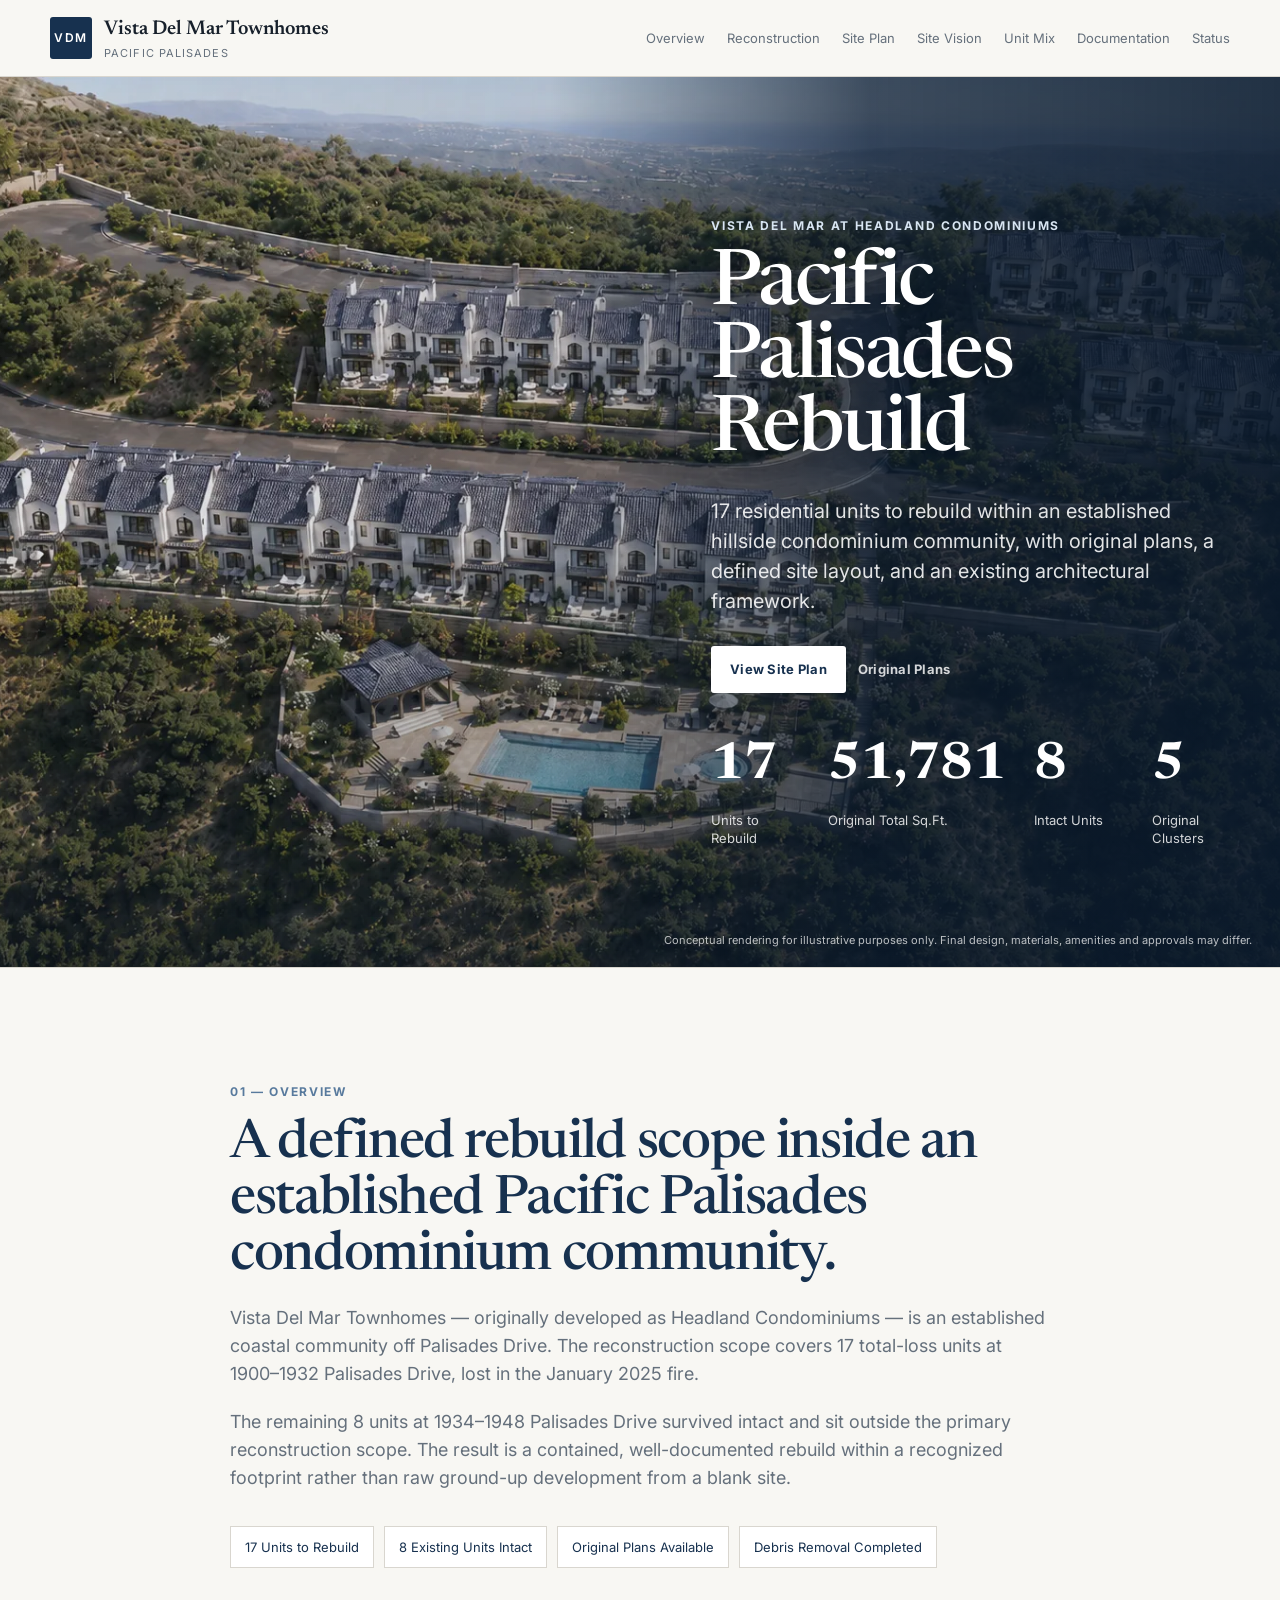
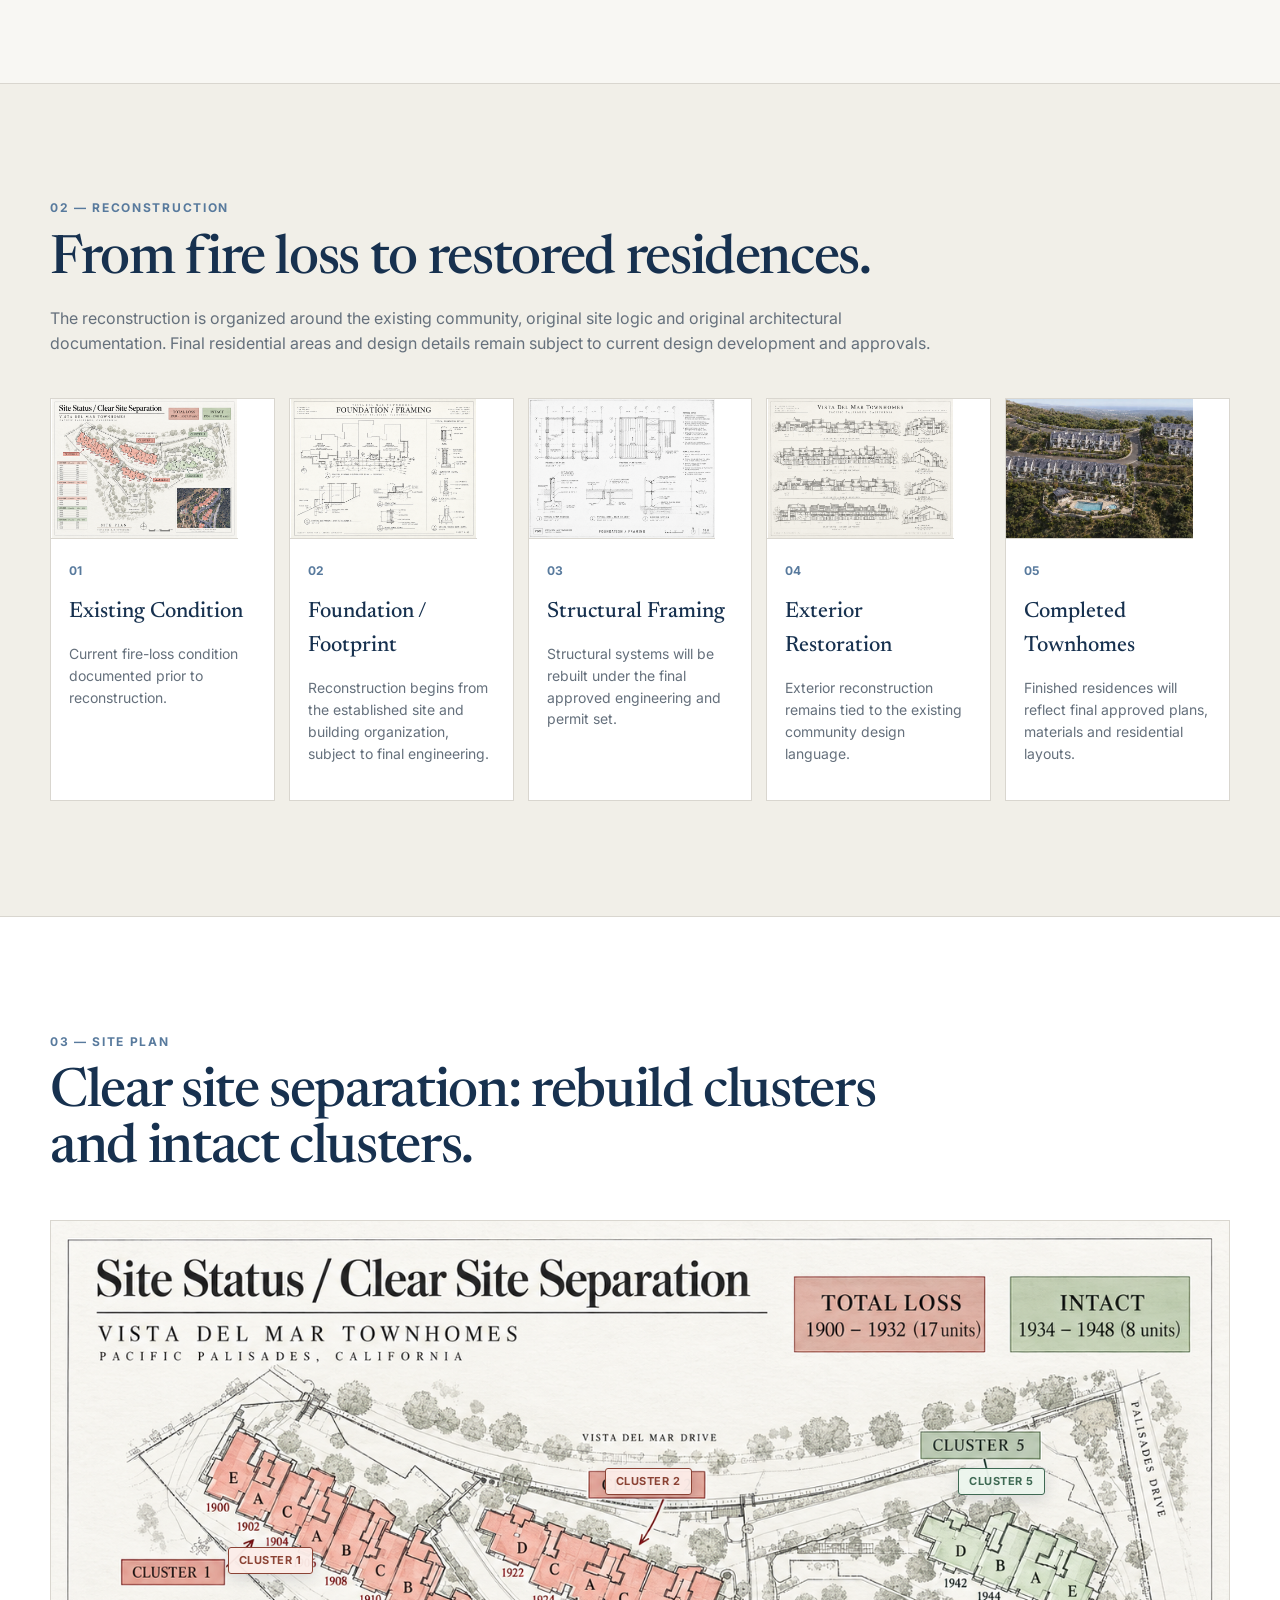
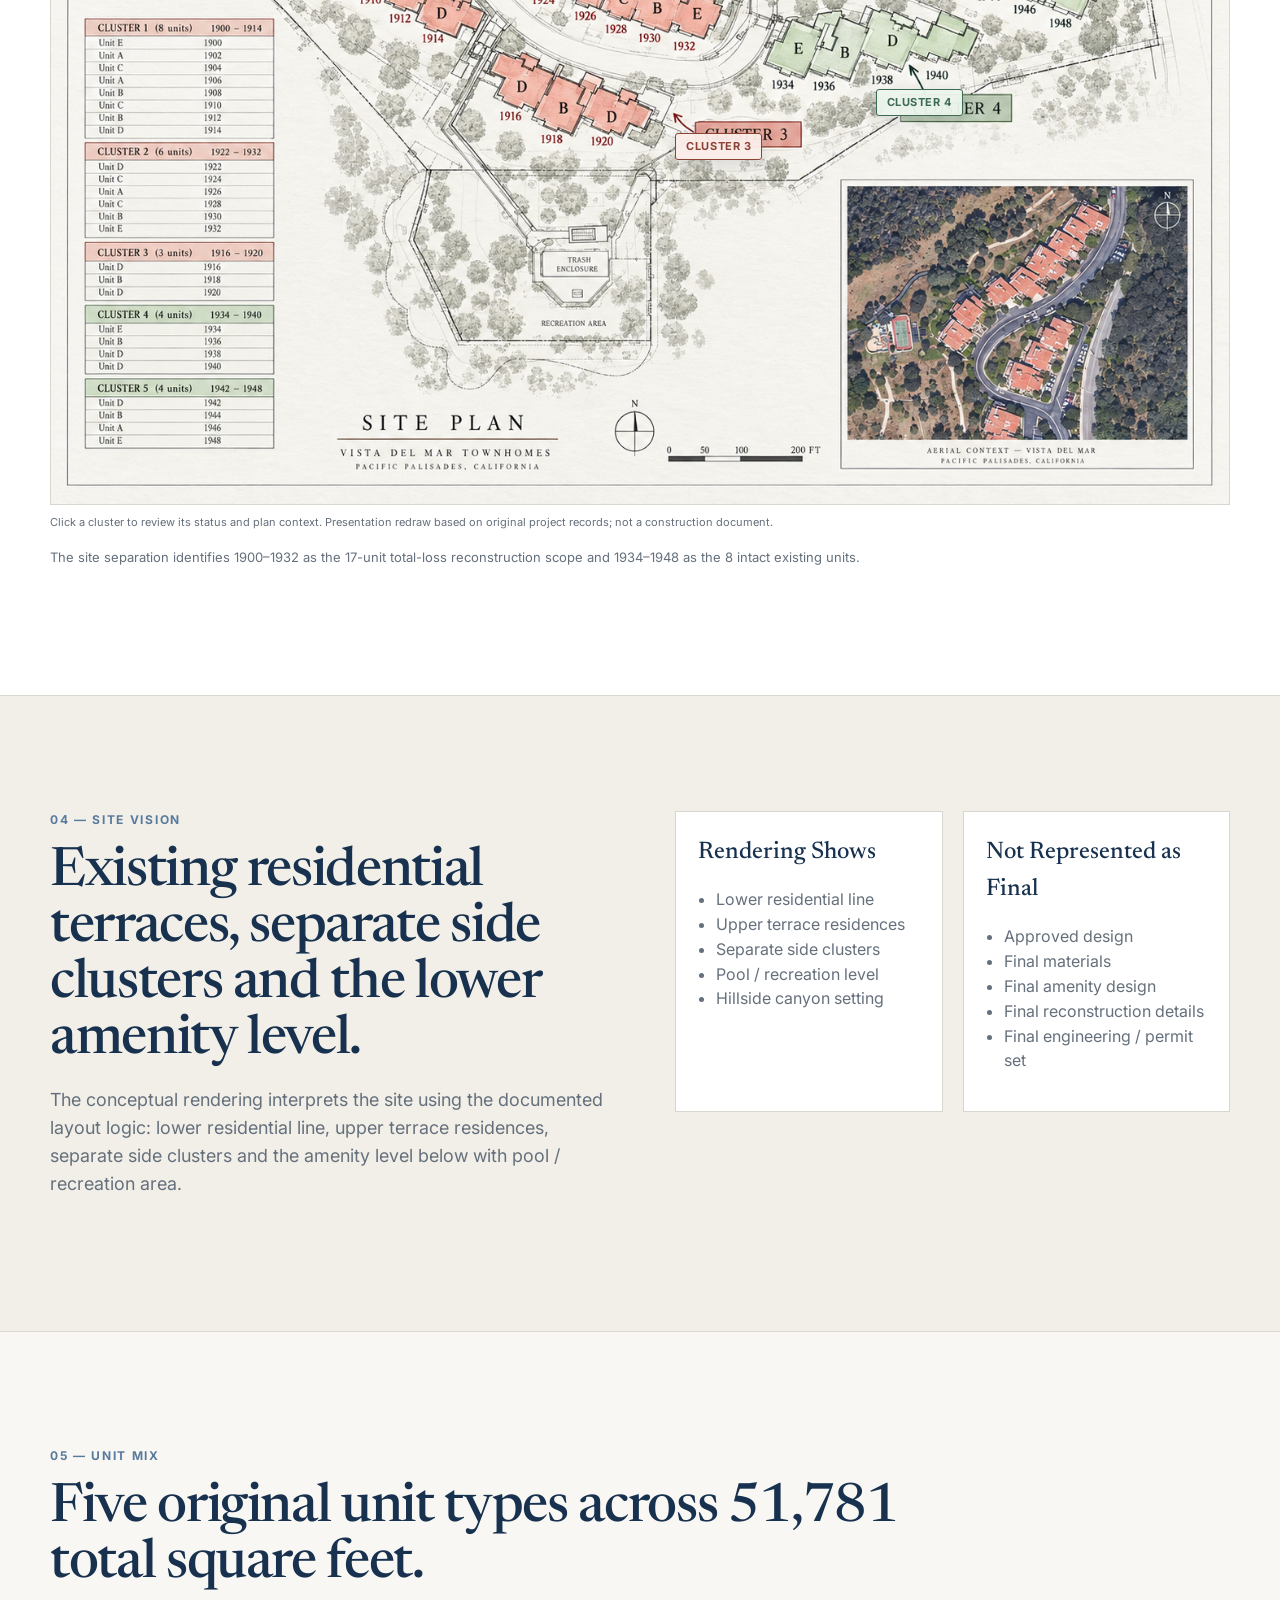
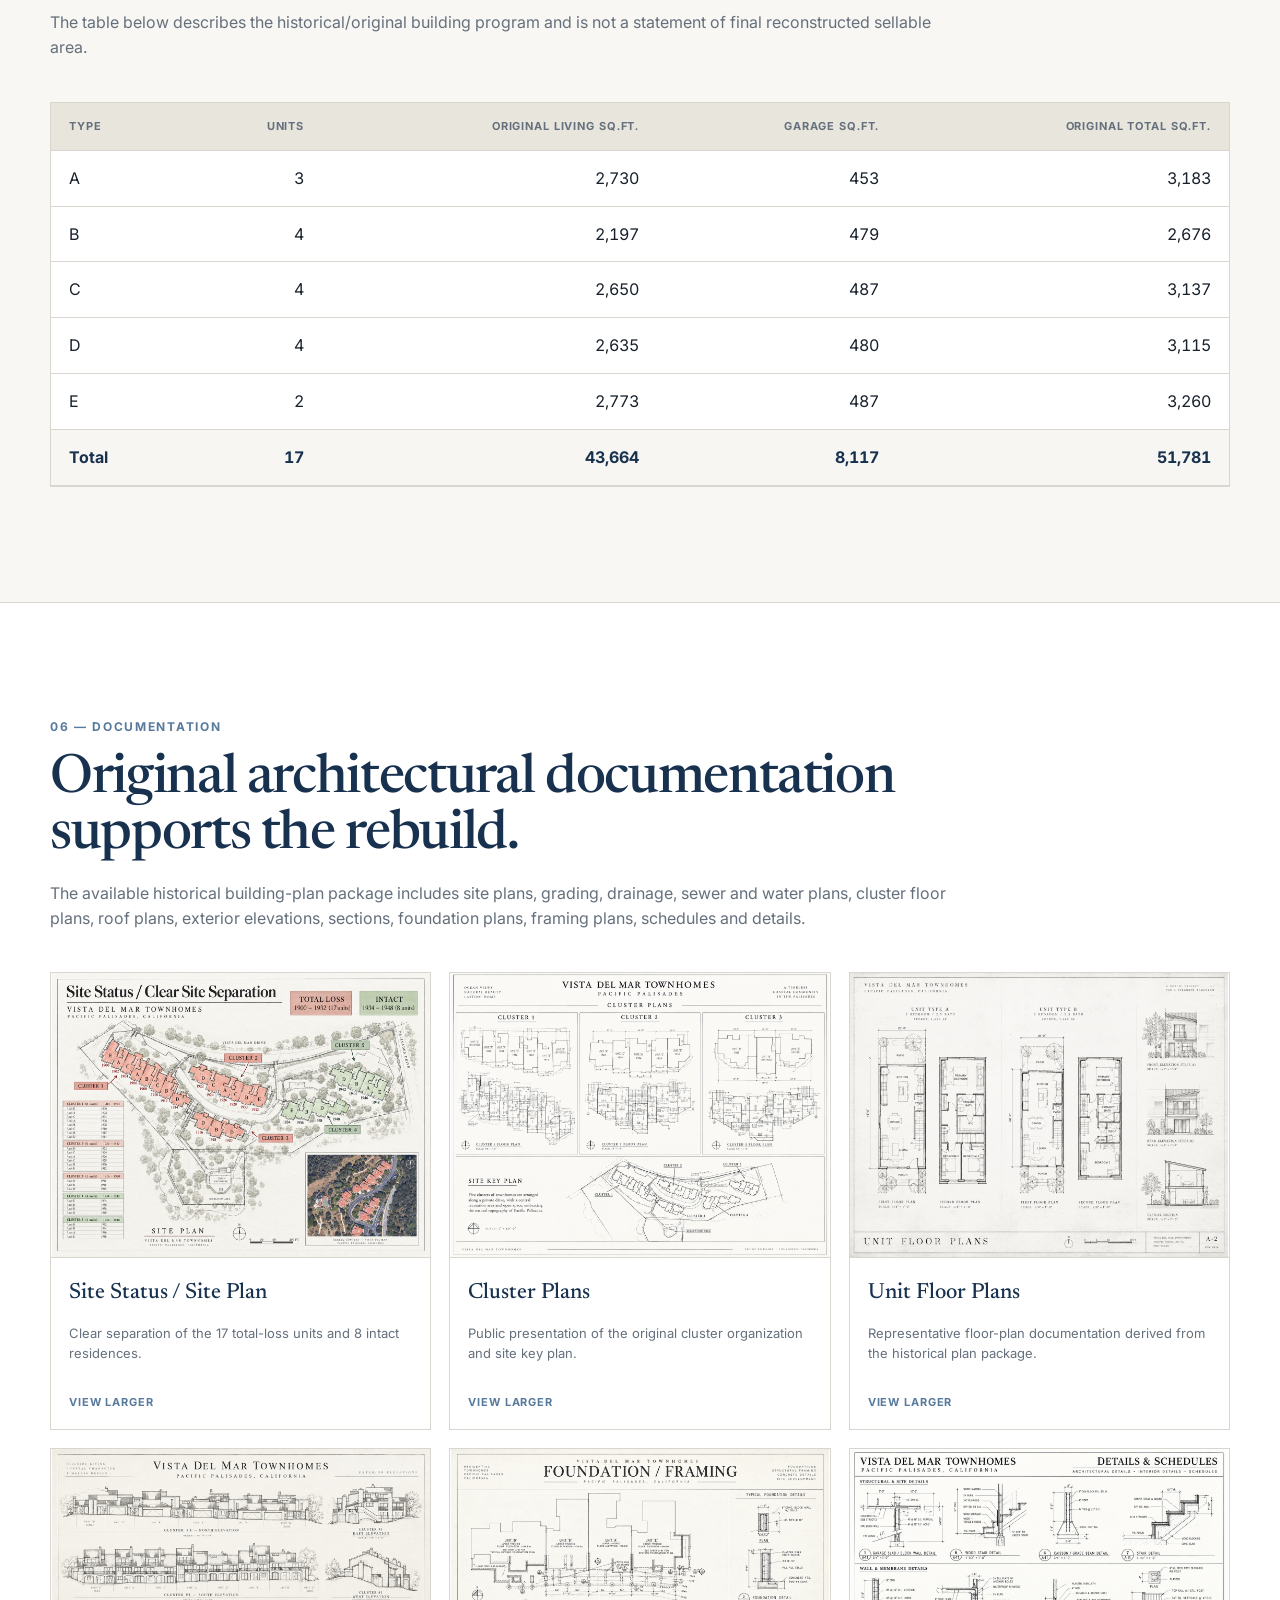
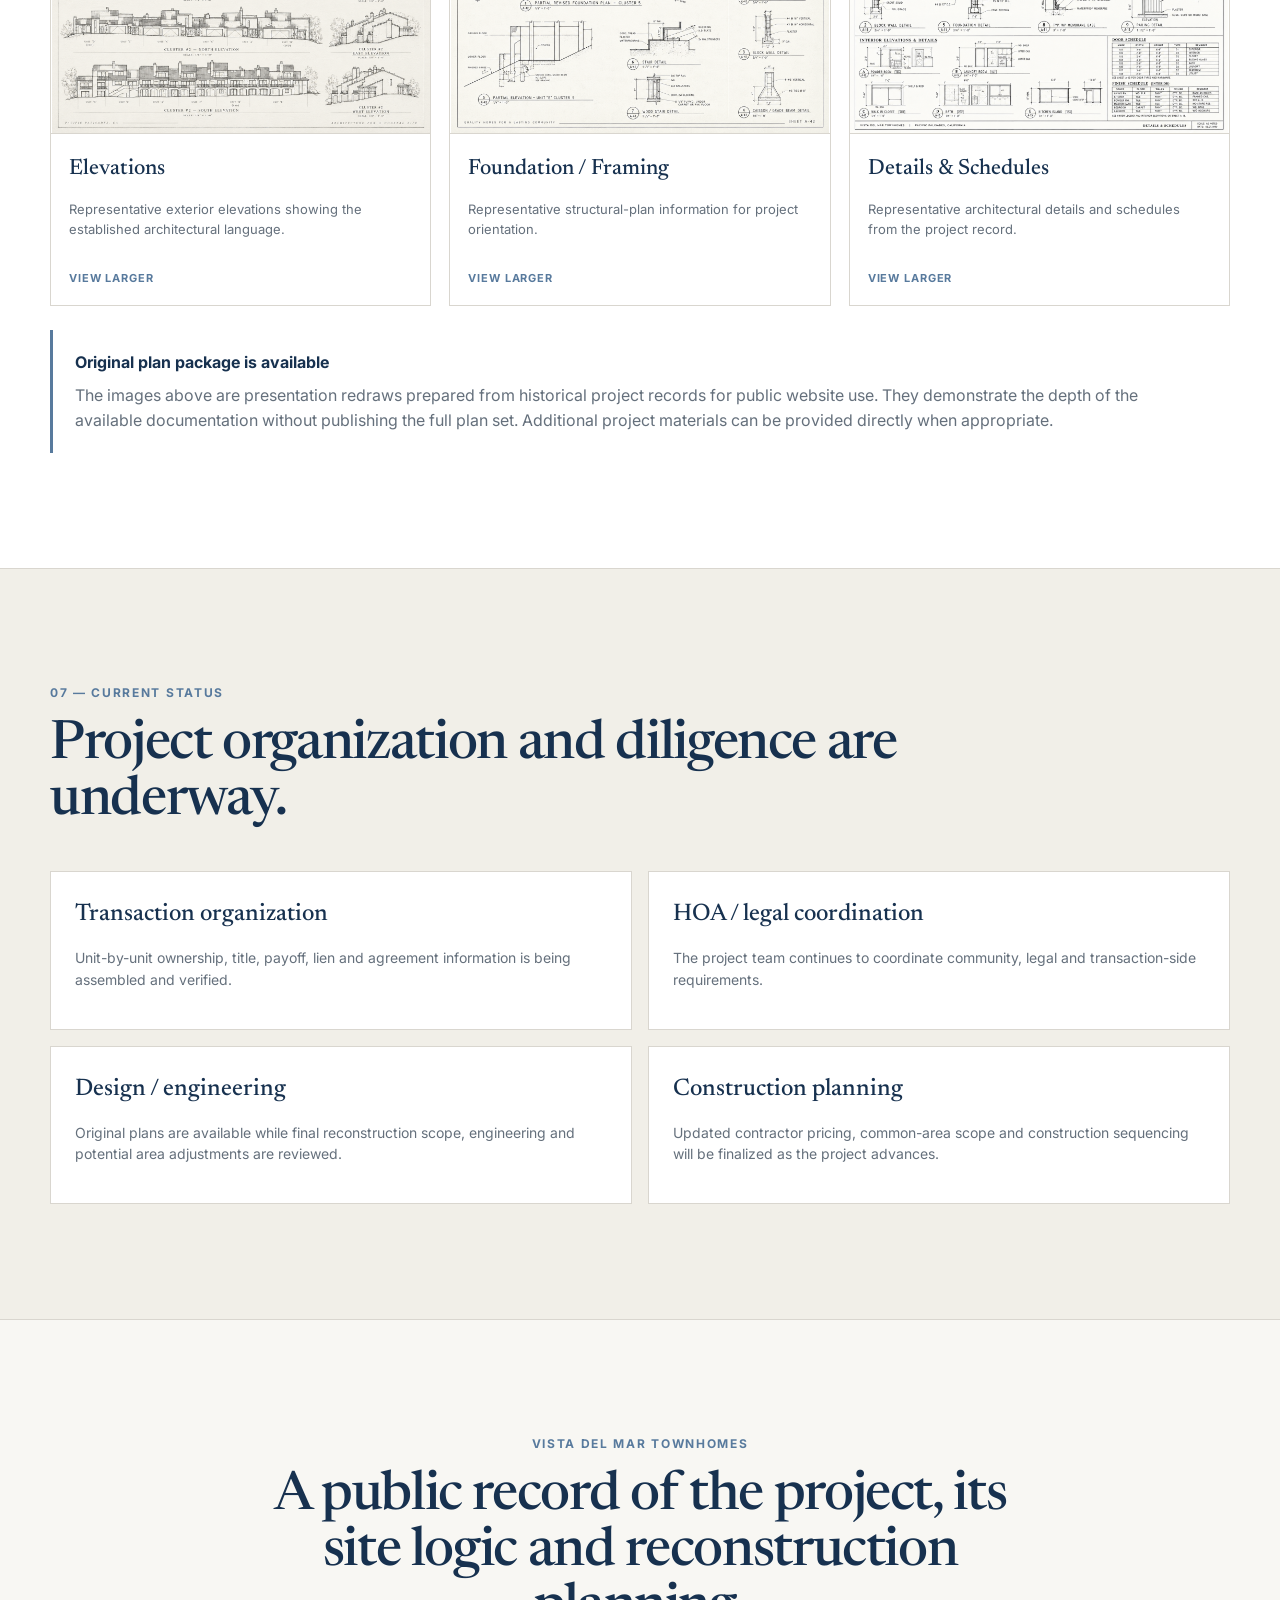
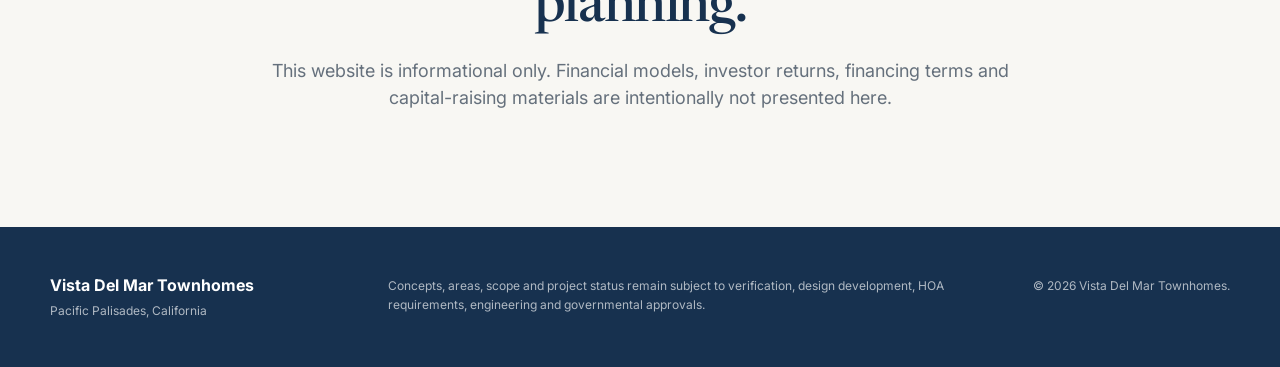
==== commit 732f2e82: "Repair plan assets and modal rendering" ====
--- a/index.html
+++ b/index.html
@@ -31,7 +31,7 @@
 
   <main id="top">
     <section class="hero hero-full">
-      <img class="hero-bg" src="https://raw.githubusercontent.com/westccmortgage/PegasusLendersGroup/main/public/images/projects/vista-del-mar/vista-del-mar-featured.webp" alt="Conceptual rendering of Vista Del Mar Townhomes in Pacific Palisades" />
+      <img class="hero-bg" src="/assets/vista-del-mar-featured.webp" alt="Conceptual rendering of Vista Del Mar Townhomes in Pacific Palisades" width="1672" height="941" fetchpriority="high" decoding="async" />
       <div class="hero-overlay"></div>
       <div class="wrap hero-content">
         <p class="eyebrow eyebrow-light">Vista Del Mar at Headland Condominiums</p>
@@ -62,11 +62,11 @@
       <div class="wrap">
         <div class="section-head"><p class="eyebrow">02 — Reconstruction</p><h2>From fire loss to restored residences.</h2><p>The reconstruction is organized around the existing community, original site logic and original architectural documentation. Final residential areas and design details remain subject to current design development and approvals.</p></div>
         <div class="step-grid">
-          <article><img class="step-media" src="/assets/site-status.jpg" alt="" /><span>01</span><h3>Existing Condition</h3><p>Current fire-loss condition documented prior to reconstruction.</p></article>
-          <article><img class="step-media" src="/assets/foundation-framing.jpg" alt="" /><span>02</span><h3>Foundation / Footprint</h3><p>Reconstruction begins from the established site and building organization, subject to final engineering.</p></article>
-          <article><img class="step-media" src="/assets/foundation-framing.jpg" alt="" /><span>03</span><h3>Structural Framing</h3><p>Structural systems will be rebuilt under the final approved engineering and permit set.</p></article>
-          <article><img class="step-media" src="/assets/elevations.jpg" alt="" /><span>04</span><h3>Exterior Restoration</h3><p>Exterior reconstruction remains tied to the existing community design language.</p></article>
-          <article><img class="step-media" src="https://raw.githubusercontent.com/westccmortgage/PegasusLendersGroup/main/public/images/projects/vista-del-mar/vista-del-mar-featured.webp" alt="" /><span>05</span><h3>Completed Townhomes</h3><p>Finished residences will reflect final approved plans, materials and residential layouts.</p></article>
+          <article><img class="step-media step-media--plan" src="/assets/site-status.png" alt="" width="1448" height="1086" loading="lazy" decoding="async" /><span>01</span><h3>Existing Condition</h3><p>Current fire-loss condition documented prior to reconstruction.</p></article>
+          <article><img class="step-media step-media--plan" src="/assets/foundation-framing.png" alt="" width="1448" height="1086" loading="lazy" decoding="async" /><span>02</span><h3>Foundation / Footprint</h3><p>Reconstruction begins from the established site and building organization, subject to final engineering.</p></article>
+          <article><img class="step-media step-media--plan" src="/assets/structural-framing.png" alt="" width="1448" height="1086" loading="lazy" decoding="async" /><span>03</span><h3>Structural Framing</h3><p>Structural systems will be rebuilt under the final approved engineering and permit set.</p></article>
+          <article><img class="step-media step-media--plan" src="/assets/elevations.png" alt="" width="1448" height="1086" loading="lazy" decoding="async" /><span>04</span><h3>Exterior Restoration</h3><p>Exterior reconstruction remains tied to the existing community design language.</p></article>
+          <article><img class="step-media" src="/assets/vista-del-mar-featured.webp" alt="" width="1672" height="941" loading="lazy" decoding="async" /><span>05</span><h3>Completed Townhomes</h3><p>Finished residences will reflect final approved plans, materials and residential layouts.</p></article>
         </div>
       </div>
     </section>
@@ -76,12 +76,12 @@
         <div class="section-head"><p class="eyebrow">03 — Site Plan</p><h2>Clear site separation: rebuild clusters and intact clusters.</h2></div>
         <figure class="site-plan-figure">
           <div class="plan-image-frame plan-clickmap">
-            <img src="/assets/site-status.jpg" alt="Vista Del Mar site status and clear site separation plan" />
-            <button class="cluster-pin rebuild c1" type="button" data-plan="clusters" data-title="Cluster 1 — Rebuild" data-copy="1900–1914 Palisades Drive · 8 fire-loss residences">Cluster 1</button>
-            <button class="cluster-pin rebuild c2" type="button" data-plan="clusters" data-title="Cluster 2 — Rebuild" data-copy="1922–1932 Palisades Drive · 6 fire-loss residences">Cluster 2</button>
-            <button class="cluster-pin rebuild c3" type="button" data-plan="clusters" data-title="Cluster 3 — Rebuild" data-copy="1916–1920 Palisades Drive · 3 fire-loss residences">Cluster 3</button>
-            <button class="cluster-pin intact c4" type="button" data-plan="site" data-title="Cluster 4 — Intact" data-copy="1934–1940 Palisades Drive · existing residences outside the primary rebuild scope">Cluster 4</button>
-            <button class="cluster-pin intact c5" type="button" data-plan="site" data-title="Cluster 5 — Intact" data-copy="1942–1948 Palisades Drive · existing residences outside the primary rebuild scope">Cluster 5</button>
+            <img src="/assets/site-status.png" alt="Vista Del Mar site status and clear site separation plan" width="1448" height="1086" loading="lazy" decoding="async" />
+            <button class="cluster-pin rebuild c1" type="button" data-image="/assets/cluster-plans.png" data-title="Cluster 1 — Rebuild" data-copy="1900–1914 Palisades Drive · 8 fire-loss residences">Cluster 1</button>
+            <button class="cluster-pin rebuild c2" type="button" data-image="/assets/cluster-plans.png" data-title="Cluster 2 — Rebuild" data-copy="1922–1932 Palisades Drive · 6 fire-loss residences">Cluster 2</button>
+            <button class="cluster-pin rebuild c3" type="button" data-image="/assets/cluster-plans.png" data-title="Cluster 3 — Rebuild" data-copy="1916–1920 Palisades Drive · 3 fire-loss residences">Cluster 3</button>
+            <button class="cluster-pin intact c4" type="button" data-image="/assets/site-plan.png" data-title="Cluster 4 — Intact" data-copy="1934–1940 Palisades Drive · existing residences outside the primary rebuild scope">Cluster 4</button>
+            <button class="cluster-pin intact c5" type="button" data-image="/assets/site-plan.png" data-title="Cluster 5 — Intact" data-copy="1942–1948 Palisades Drive · existing residences outside the primary rebuild scope">Cluster 5</button>
           </div>
           <figcaption>Click a cluster to review its status and plan context. Presentation redraw based on original project records; not a construction document.</figcaption>
         </figure>
@@ -113,12 +113,12 @@
       <div class="wrap">
         <div class="section-head"><p class="eyebrow">06 — Documentation</p><h2>Original architectural documentation supports the rebuild.</h2><p>The available historical building-plan package includes site plans, grading, drainage, sewer and water plans, cluster floor plans, roof plans, exterior elevations, sections, foundation plans, framing plans, schedules and details.</p></div>
         <div class="doc-gallery">
-          <button class="doc-card doc-open" type="button" data-image="/assets/site-status.jpg" data-title="Site Status / Site Plan" data-copy="Clear separation of the 17 total-loss units and 8 intact residences."><img class="doc-image" src="/assets/site-status.jpg" alt="Vista Del Mar site status plan" /><h3>Site Status / Site Plan</h3><p>Clear separation of the 17 total-loss units and 8 intact residences.</p><span class="view-label">View larger</span></button>
-          <button class="doc-card doc-open" type="button" data-image="/assets/cluster-plans.jpg" data-title="Cluster Plans" data-copy="Original cluster organization and site key plan."><img class="doc-image" src="/assets/cluster-plans.jpg" alt="Vista Del Mar cluster plans" /><h3>Cluster Plans</h3><p>Public presentation of the original cluster organization and site key plan.</p><span class="view-label">View larger</span></button>
-          <button class="doc-card doc-open" type="button" data-image="/assets/unit-floor-plans.jpg" data-title="Unit Floor Plans" data-copy="Representative floor-plan documentation derived from the historical plan package."><img class="doc-image" src="/assets/unit-floor-plans.jpg" alt="Vista Del Mar unit floor plans" /><h3>Unit Floor Plans</h3><p>Representative floor-plan documentation derived from the historical plan package.</p><span class="view-label">View larger</span></button>
-          <button class="doc-card doc-open" type="button" data-image="/assets/elevations.jpg" data-title="Elevations" data-copy="Representative exterior elevations showing the established architectural language."><img class="doc-image" src="/assets/elevations.jpg" alt="Vista Del Mar elevations" /><h3>Elevations</h3><p>Representative exterior elevations showing the established architectural language.</p><span class="view-label">View larger</span></button>
-          <button class="doc-card doc-open" type="button" data-image="/assets/foundation-framing.jpg" data-title="Foundation / Framing" data-copy="Representative structural-plan information for project orientation."><img class="doc-image" src="/assets/foundation-framing.jpg" alt="Vista Del Mar foundation and framing plans" /><h3>Foundation / Framing</h3><p>Representative structural-plan information for project orientation.</p><span class="view-label">View larger</span></button>
-          <button class="doc-card doc-open" type="button" data-image="/assets/details-schedules.jpg" data-title="Details & Schedules" data-copy="Representative architectural details and schedules from the project record."><img class="doc-image" src="/assets/details-schedules.jpg" alt="Vista Del Mar details and schedules" /><h3>Details & Schedules</h3><p>Representative architectural details and schedules from the project record.</p><span class="view-label">View larger</span></button>
+          <button class="doc-card doc-open" type="button" data-image="/assets/site-status.png" data-title="Site Status / Site Plan" data-copy="Clear separation of the 17 total-loss units and 8 intact residences."><img class="doc-image" src="/assets/site-status.png" alt="Vista Del Mar site status plan" width="1448" height="1086" loading="lazy" decoding="async" /><h3>Site Status / Site Plan</h3><p>Clear separation of the 17 total-loss units and 8 intact residences.</p><span class="view-label">View larger</span></button>
+          <button class="doc-card doc-open" type="button" data-image="/assets/cluster-plans.png" data-title="Cluster Plans" data-copy="Original cluster organization and site key plan."><img class="doc-image" src="/assets/cluster-plans.png" alt="Vista Del Mar cluster plans" width="1448" height="1086" loading="lazy" decoding="async" /><h3>Cluster Plans</h3><p>Public presentation of the original cluster organization and site key plan.</p><span class="view-label">View larger</span></button>
+          <button class="doc-card doc-open" type="button" data-image="/assets/unit-floor-plans.png" data-title="Unit Floor Plans" data-copy="Representative floor-plan documentation derived from the historical plan package."><img class="doc-image" src="/assets/unit-floor-plans.png" alt="Vista Del Mar unit floor plans" width="1448" height="1086" loading="lazy" decoding="async" /><h3>Unit Floor Plans</h3><p>Representative floor-plan documentation derived from the historical plan package.</p><span class="view-label">View larger</span></button>
+          <button class="doc-card doc-open" type="button" data-image="/assets/elevations.png" data-title="Elevations" data-copy="Representative exterior elevations showing the established architectural language."><img class="doc-image" src="/assets/elevations.png" alt="Vista Del Mar elevations" width="1448" height="1086" loading="lazy" decoding="async" /><h3>Elevations</h3><p>Representative exterior elevations showing the established architectural language.</p><span class="view-label">View larger</span></button>
+          <button class="doc-card doc-open" type="button" data-image="/assets/foundation-framing.png" data-title="Foundation / Framing" data-copy="Representative structural-plan information for project orientation."><img class="doc-image" src="/assets/foundation-framing.png" alt="Vista Del Mar foundation and framing plans" width="1448" height="1086" loading="lazy" decoding="async" /><h3>Foundation / Framing</h3><p>Representative structural-plan information for project orientation.</p><span class="view-label">View larger</span></button>
+          <button class="doc-card doc-open" type="button" data-image="/assets/details-schedules.png" data-title="Details & Schedules" data-copy="Representative architectural details and schedules from the project record."><img class="doc-image" src="/assets/details-schedules.png" alt="Vista Del Mar details and schedules" width="1448" height="1086" loading="lazy" decoding="async" /><h3>Details & Schedules</h3><p>Representative architectural details and schedules from the project record.</p><span class="view-label">View larger</span></button>
         </div>
         <div class="notice"><strong>Original plan package is available</strong><p>The images above are presentation redraws prepared from historical project records for public website use. They demonstrate the depth of the available documentation without publishing the full plan set. Additional project materials can be provided directly when appropriate.</p></div>
       </div>
@@ -146,7 +146,7 @@
     <div class="plan-modal__dialog" role="dialog" aria-modal="true" aria-labelledby="plan-modal-title">
       <button class="plan-modal__close" type="button" aria-label="Close plan viewer" data-close-modal>×</button>
       <div class="plan-modal__visual" id="plan-modal-visual">
-        <img id="plan-modal-image" src="/assets/site-status.jpg" alt="" />
+        <img id="plan-modal-image" src="/assets/site-status.png" alt="" width="1448" height="1086" decoding="async" />
       </div>
       <div class="plan-modal__copy">
         <p class="eyebrow">Project Plan View</p>
@@ -158,4 +158,4 @@
   </div>
   <script src="script.js"></script>
 </body>
-</html>+</html>
--- a/styles.css
+++ b/styles.css
@@ -159,25 +159,6 @@
 .hero-lede-light{max-width:610px}
 .hero-facts-dark{grid-template-columns:repeat(4,1fr);max-width:760px}
 .site-plan-figure{margin:0}
-.plan-sprite{
-  background-image:url("assets/plans-sprite.webp");
-  background-repeat:no-repeat;
-  background-size:300% 200%;
-  background-color:#f4f1e9;
-}
-.site-plan-figure .plan-sprite{
-  width:100%;
-  aspect-ratio:4/3;
-  max-height:760px;
-  border:1px solid var(--line);
-}
-.plan-sprite--site{background-position:0% 0%}
-.plan-sprite--clusters{background-position:50% 0%}
-.plan-sprite--floor{background-position:100% 0%}
-.plan-sprite--elev{background-position:0% 100%}
-.plan-sprite--foundation{background-position:50% 100%}
-.plan-sprite--details{background-position:100% 100%}
-.doc-card .plan-sprite{height:230px;border-bottom:1px solid var(--line)}
 .doc-card h3{margin-top:0}
 @media(max-width:900px){
   .hero-content{padding-left:34%}
@@ -185,9 +166,8 @@
 }
 @media(max-width:650px){
   .hero-overlay{background:linear-gradient(0deg,rgba(9,25,44,.88),rgba(9,25,44,.35))}
-  .hero-content{padding-left:0}
+  .hero-content{padding-left:28%}
   .hero-facts-dark{grid-template-columns:repeat(2,1fr)}
-  .doc-card .plan-sprite{height:210px}
 }
 
 
@@ -203,37 +183,11 @@
 .hero-facts-dark span{line-height:1.35}
 
 .site-plan-figure{margin:0}
-.sprite-frame{
-  position:relative;
-  overflow:hidden;
-  background:#fff;
-}
-.sprite-frame img{
-  width:300%;
-  max-width:none;
-  height:auto;
-  pointer-events:none;
-  user-select:none;
-}
-.sprite-frame--site img{transform:translate(0,0)}
-.sprite-frame--clusters img{transform:translate(-33.333333%,0)}
-.sprite-frame--floor img{transform:translate(-66.666667%,0)}
-.sprite-frame--elev img{transform:translate(0,-50%)}
-.sprite-frame--foundation img{transform:translate(-33.333333%,-50%)}
-.sprite-frame--details img{transform:translate(-66.666667%,-50%)}
-
-.site-plan-figure .sprite-frame{
-  width:100%;
-  aspect-ratio:4/3;
-  border:1px solid var(--line);
-  background:#f5f2ea;
-}
-.site-plan-figure .sprite-frame img{position:absolute;inset:0}
-
 .plan-clickmap{cursor:zoom-in}
 .cluster-pin{
   position:absolute;
   z-index:3;
+  min-height:26px;
   border:1px solid currentColor;
   border-radius:3px;
   padding:7px 10px;
@@ -274,13 +228,6 @@
   border-color:#b9c1c8;
   outline:none;
 }
-.doc-card .sprite-frame{
-  width:100%;
-  aspect-ratio:4/3;
-  border-bottom:1px solid var(--line);
-  background:#f5f2ea;
-}
-.doc-card .sprite-frame img{position:absolute;inset:0}
 .view-label{
   display:block;
   padding:0 18px 18px;
@@ -332,6 +279,13 @@
   line-height:1;
   cursor:pointer;
 }
+.btn:focus-visible,
+.cluster-pin:focus-visible,
+.doc-card:focus-visible,
+.plan-modal__close:focus-visible{
+  outline:3px solid #8bc4ff;
+  outline-offset:3px;
+}
 .plan-modal__visual{
   width:100%;
   aspect-ratio:4/3;
@@ -350,7 +304,7 @@
   .cluster-pin{font-size:10px;padding:6px 8px}
 }
 @media(max-width:760px){
-  .hero-content{padding-left:18%;padding-right:0}
+  .hero-content{padding-left:28%;padding-right:0}
   .hero-facts-dark{grid-template-columns:repeat(2,1fr)}
   .cluster-pin.c1{left:10%;top:36%}
   .cluster-pin.c2{left:43%;top:25%}
@@ -359,8 +313,113 @@
   .cluster-pin.c5{left:73%;top:27%}
 }
 @media(max-width:650px){
-  .hero-content{padding-left:0}
+  .hero-content{padding-left:28%}
   .cluster-pin{font-size:9px;padding:5px 6px}
   .plan-modal{padding:10px}
   .plan-modal__copy{padding:20px}
 }
+
+
+/* Final direct-image fix */
+.btn-link-light{
+  background:transparent;
+  color:#fff;
+  border:0;
+  padding-left:0;
+  padding-right:0;
+  border-radius:0;
+  opacity:.82;
+}
+.btn-link-light:hover{opacity:1}
+
+.hero-facts-dark{
+  background:transparent !important;
+  border:0 !important;
+  backdrop-filter:none !important;
+  gap:28px !important;
+}
+.hero-facts-dark div{
+  background:transparent !important;
+  padding:0 !important;
+  border:0 !important;
+}
+.hero-facts-dark strong{font-size:clamp(42px,4vw,62px)}
+.hero-facts-dark span{display:block;margin-top:6px;font-size:13px;color:rgba(255,255,255,.82)}
+
+.step-grid{background:transparent;border:0;gap:14px}
+.step-grid article{
+  border:1px solid var(--line);
+  padding:0 18px 22px;
+  overflow:hidden;
+}
+.step-media{
+  width:calc(100% + 36px);
+  height:140px;
+  margin:0 -18px 18px;
+  object-fit:cover;
+  object-position:center;
+  background:#fff;
+  border-bottom:1px solid var(--line);
+}
+.step-media--plan{
+  object-fit:contain;
+}
+
+.plan-image-frame{
+  position:relative;
+  width:100%;
+  aspect-ratio:4/3;
+  overflow:hidden;
+  background:#f5f2ea;
+  border:1px solid var(--line);
+}
+.plan-image-frame>img{
+  width:100%;
+  height:100%;
+  object-fit:contain;
+  background:#fff;
+}
+.doc-image{
+  width:100%;
+  height:auto;
+  aspect-ratio:4/3;
+  object-fit:contain;
+  background:#fff;
+  border-bottom:1px solid var(--line);
+}
+.doc-card{background:#fff}
+.doc-card:hover .doc-image{filter:contrast(1.02)}
+
+.plan-modal__visual{
+  width:100%;
+  background:#fff;
+  border-bottom:1px solid var(--line);
+  display:flex;
+  align-items:center;
+  justify-content:center;
+  min-height:320px;
+}
+.plan-modal__visual img{
+  position:static;
+  inset:auto;
+  display:block;
+  width:100%;
+  height:auto;
+  max-height:72vh;
+  object-fit:contain;
+  background:#fff;
+}
+
+@media(max-width:900px){
+  .hero-facts-dark{gap:18px !important}
+  .step-grid{grid-template-columns:repeat(2,1fr)}
+}
+@media(max-width:650px){
+  .hero-facts-dark{grid-template-columns:repeat(2,1fr);gap:20px !important}
+  .step-grid{grid-template-columns:1fr}
+  .cluster-pin{font-size:8px;padding:4px 5px}
+}
+@media(prefers-reduced-motion:reduce){
+  html{scroll-behavior:auto}
+  .cluster-pin,.doc-card{transition:none}
+}
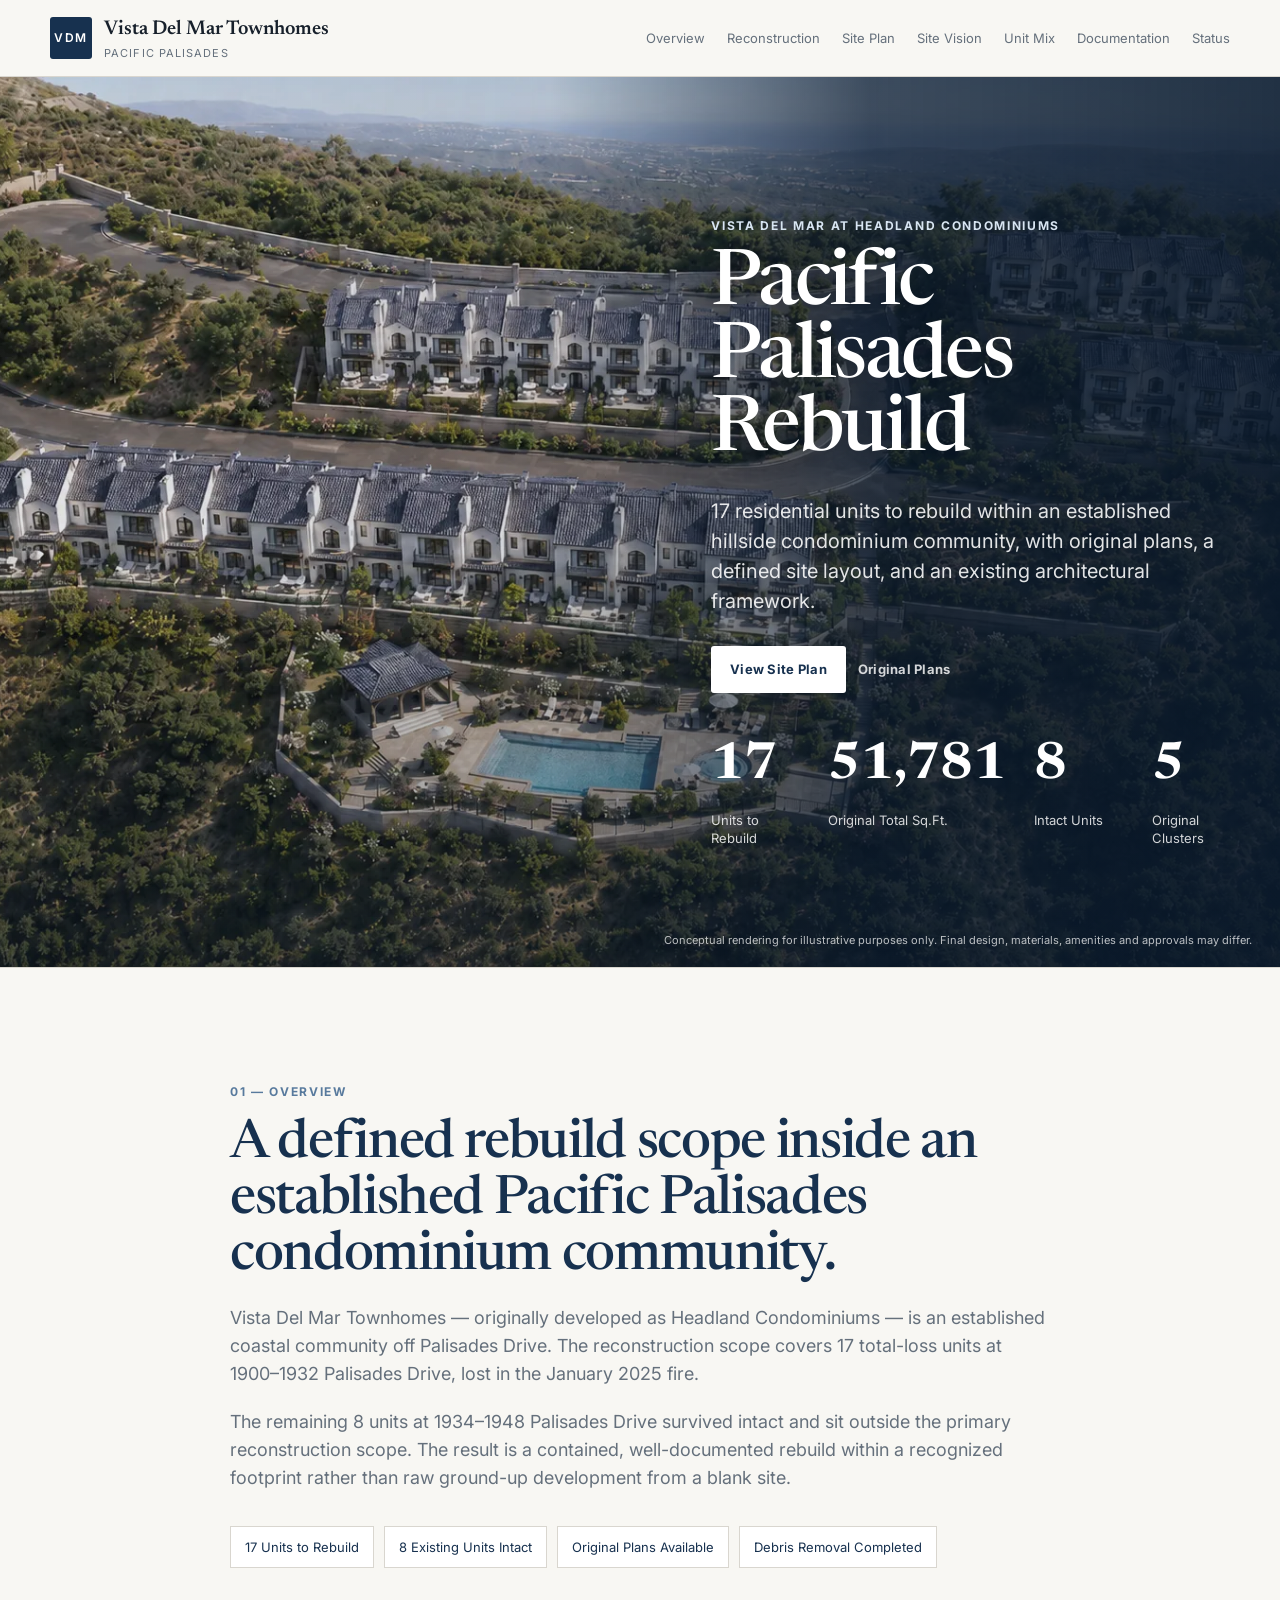
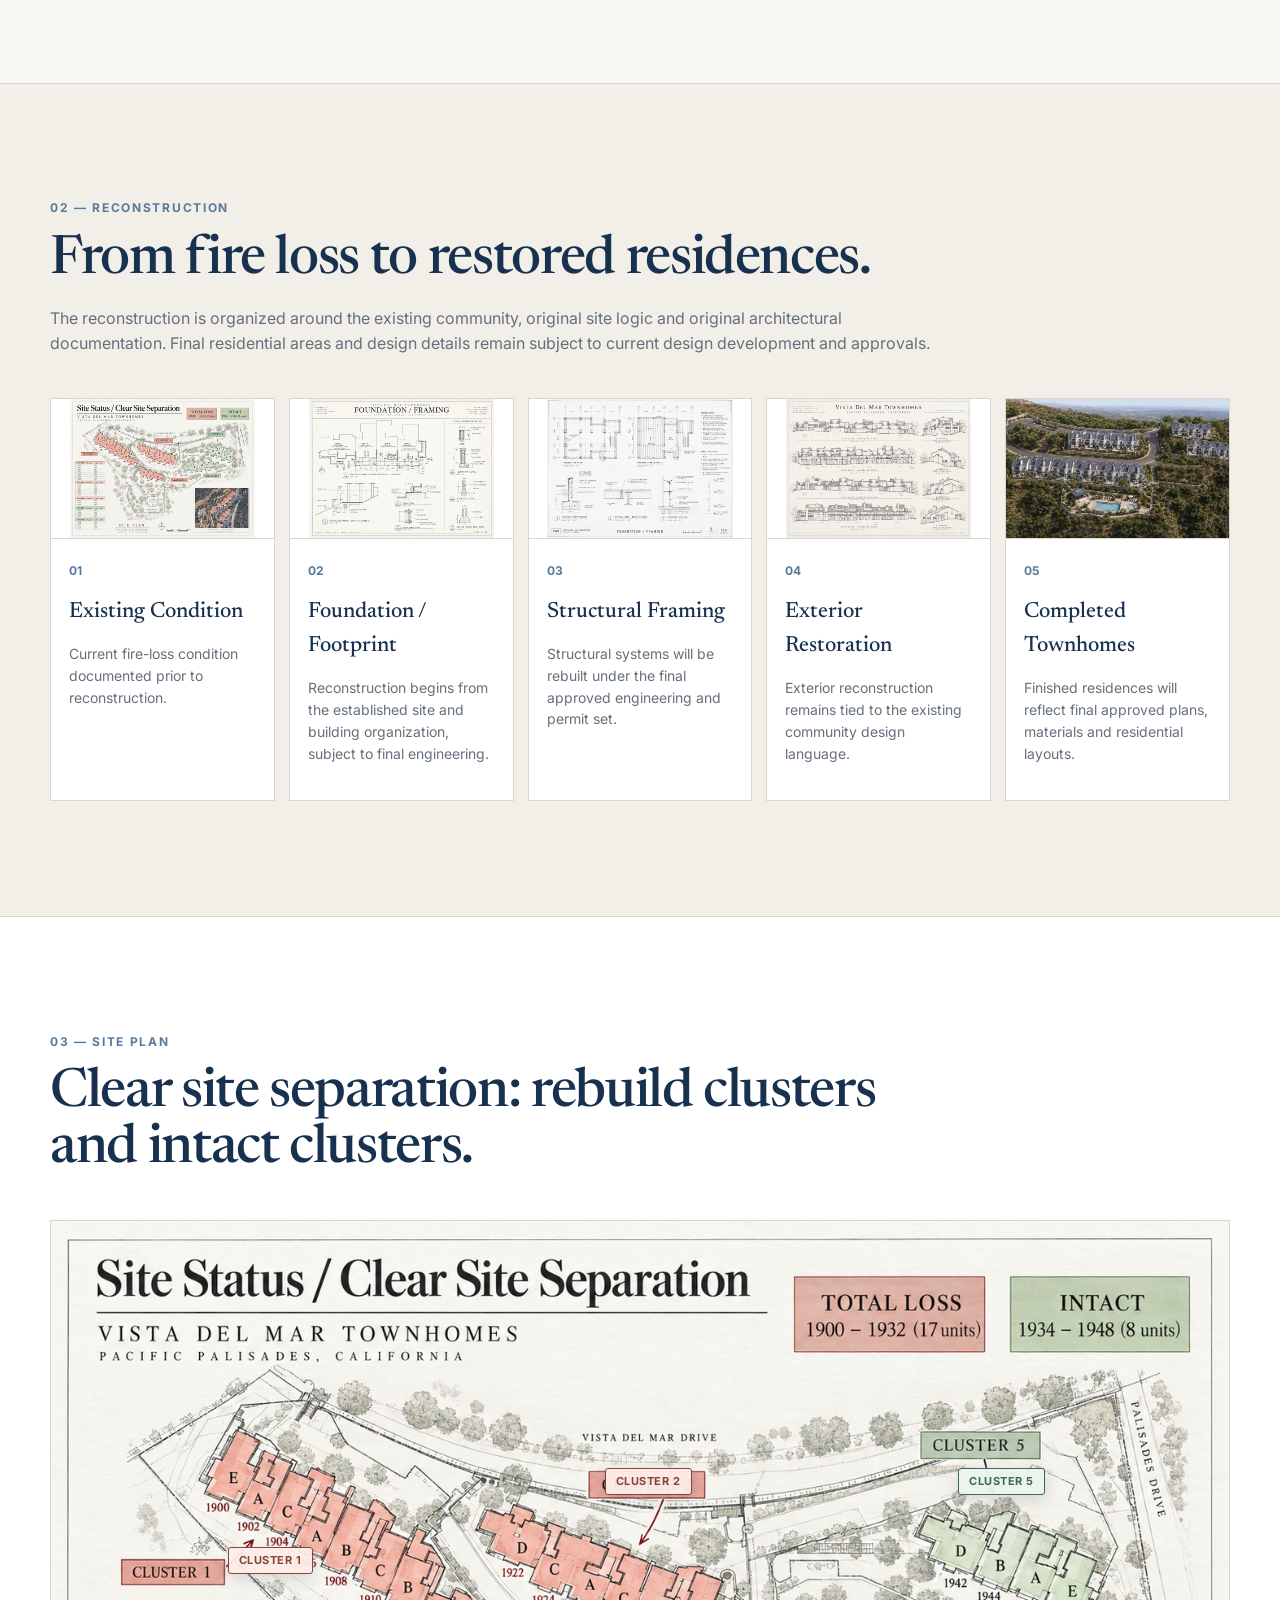
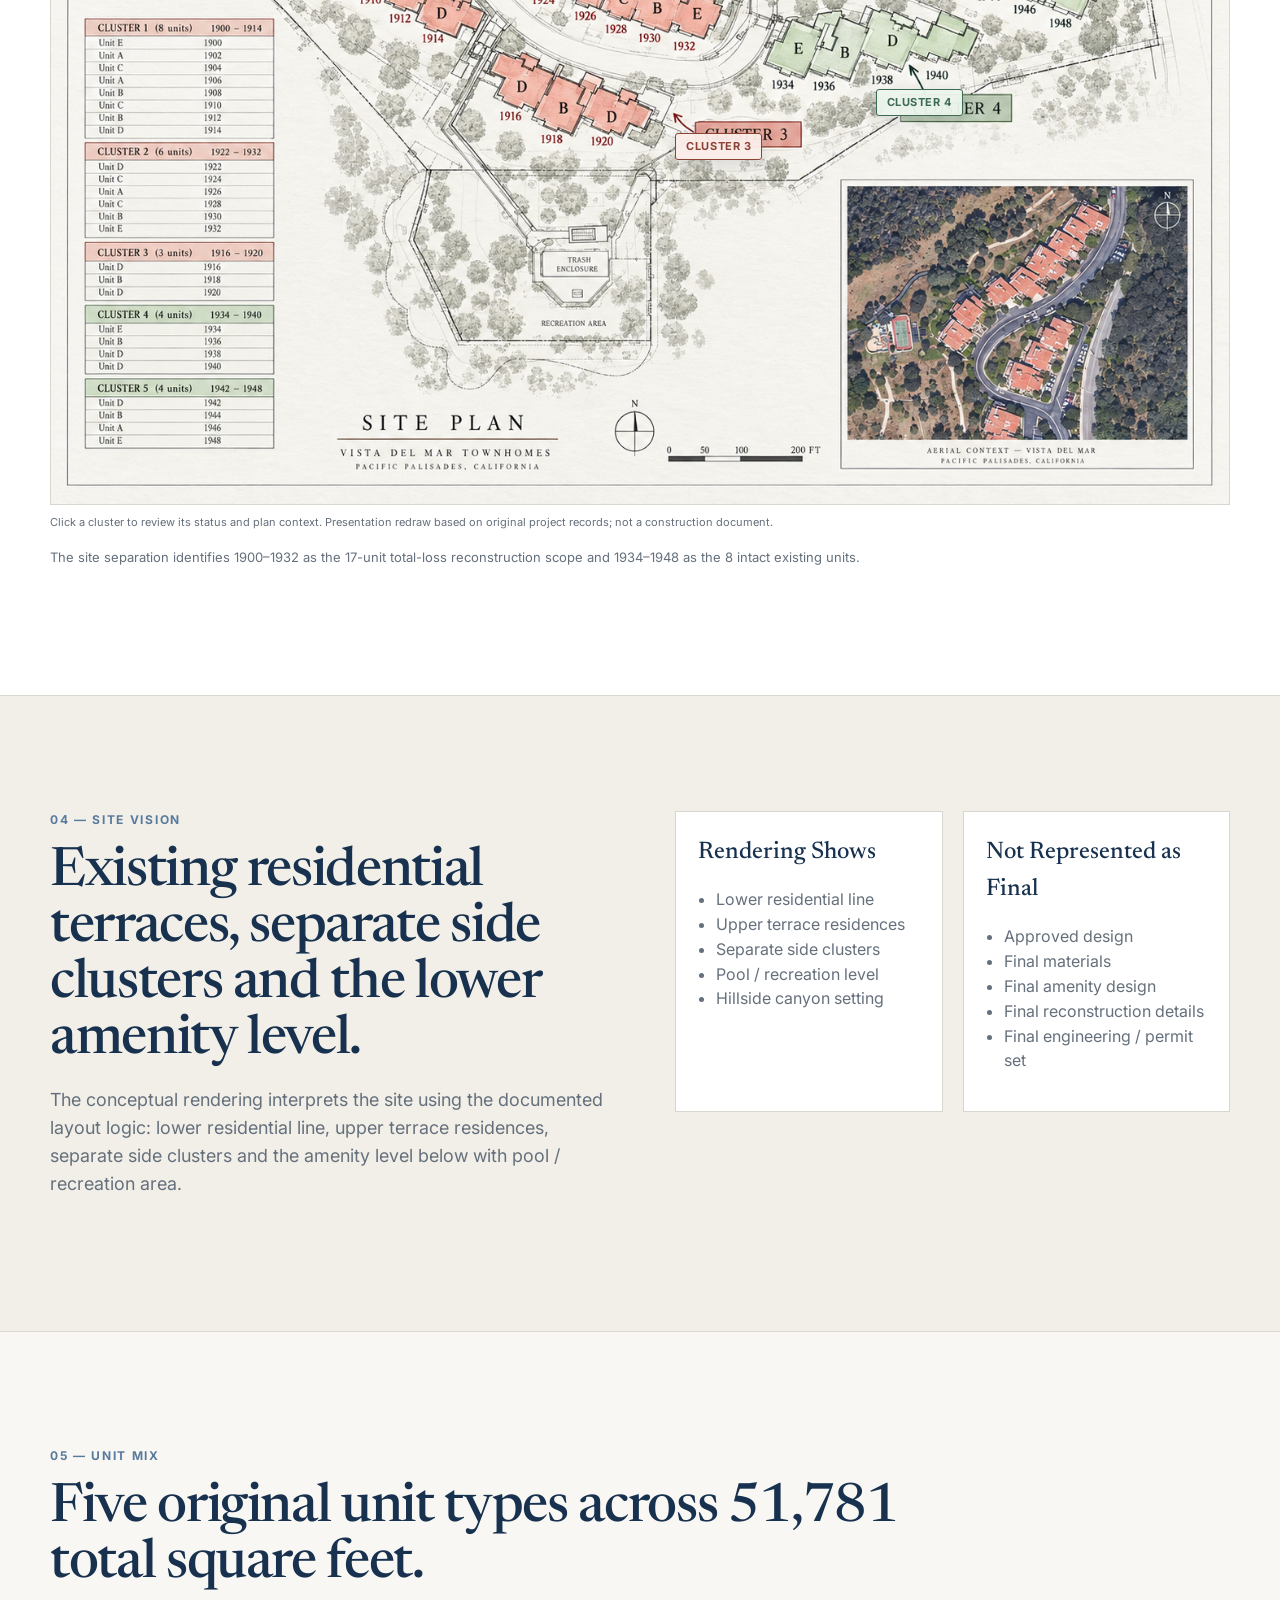
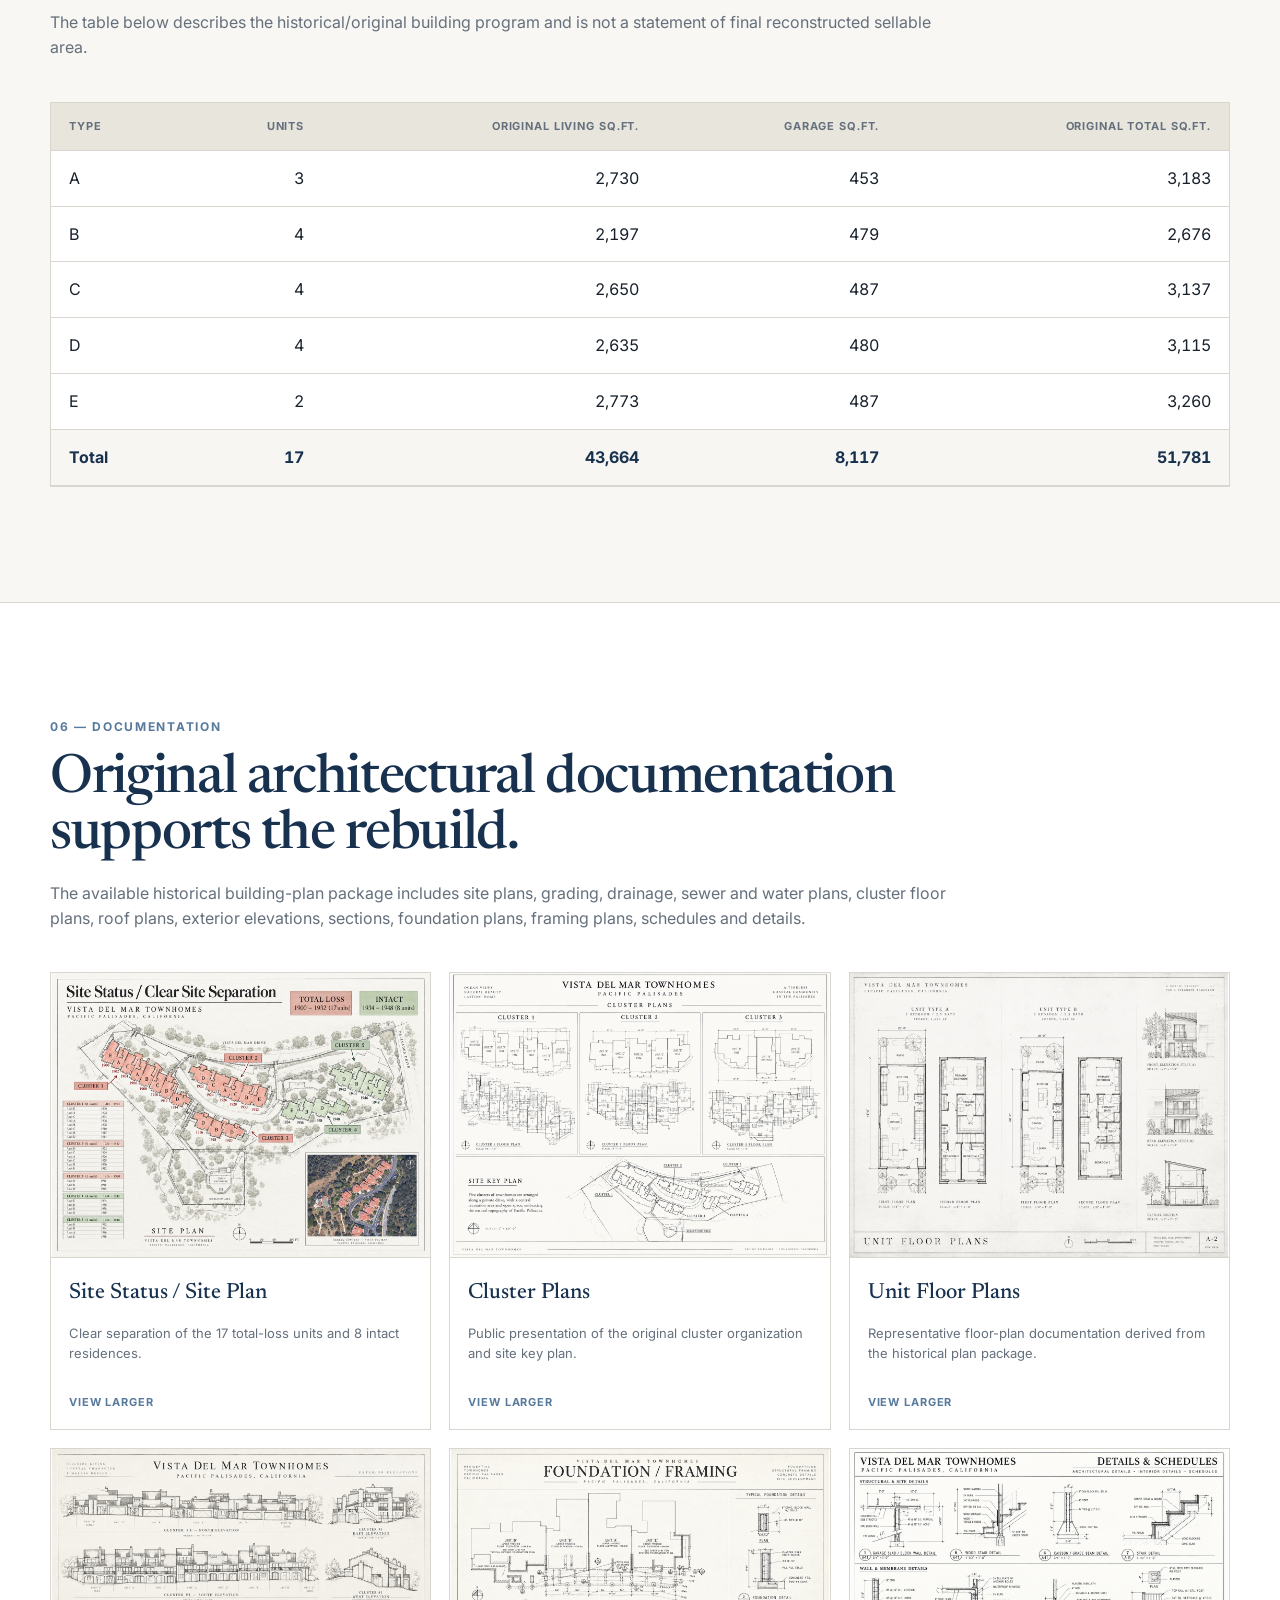
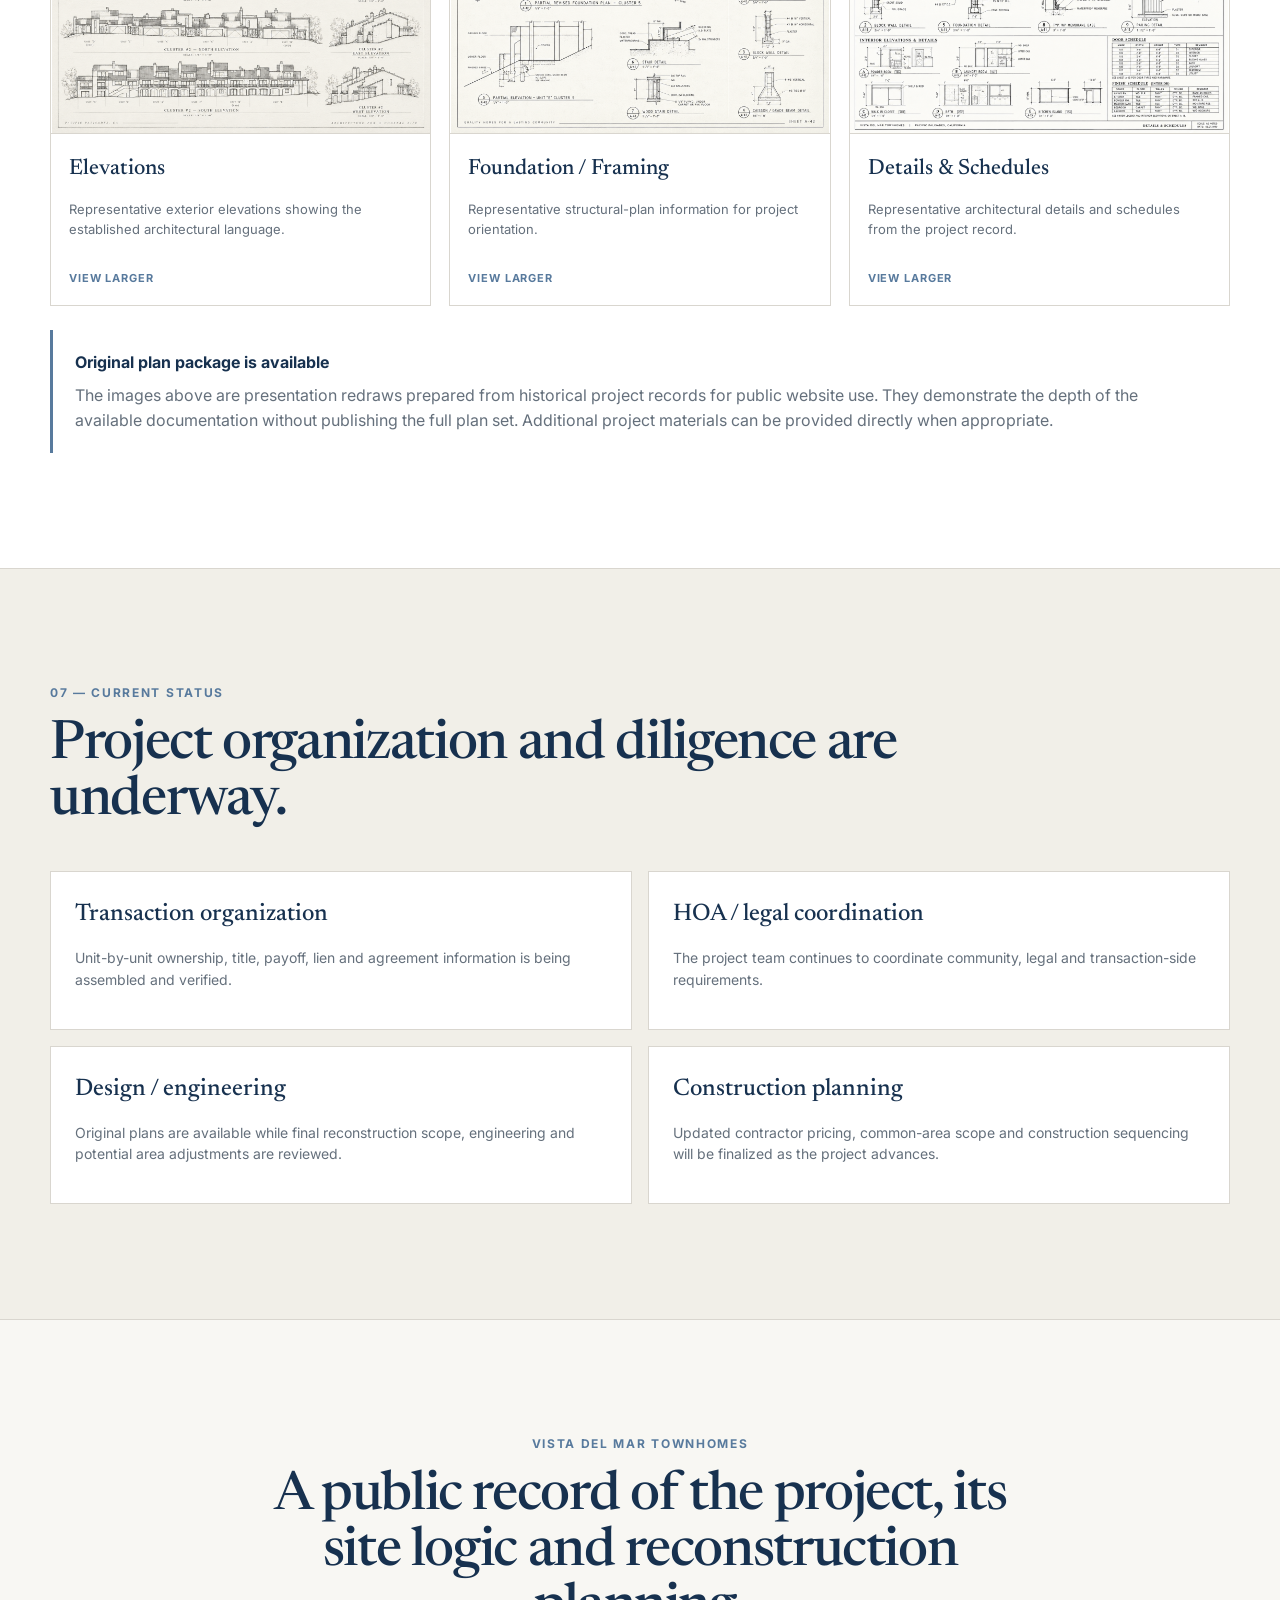
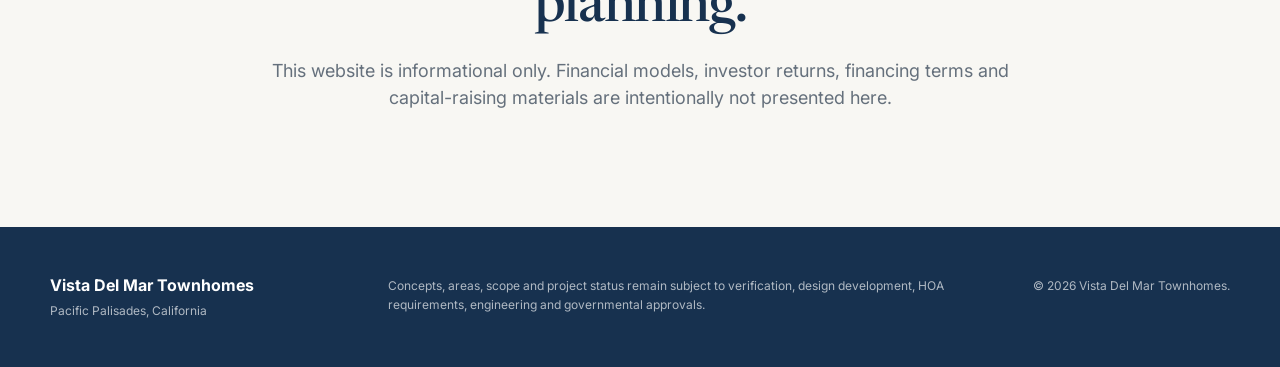
==== commit ad9daa82: "Enable enlarged reconstruction images" ====
--- a/index.html
+++ b/index.html
@@ -62,11 +62,11 @@
       <div class="wrap">
         <div class="section-head"><p class="eyebrow">02 — Reconstruction</p><h2>From fire loss to restored residences.</h2><p>The reconstruction is organized around the existing community, original site logic and original architectural documentation. Final residential areas and design details remain subject to current design development and approvals.</p></div>
         <div class="step-grid">
-          <article><img class="step-media step-media--plan" src="/assets/site-status.png" alt="" width="1448" height="1086" loading="lazy" decoding="async" /><span>01</span><h3>Existing Condition</h3><p>Current fire-loss condition documented prior to reconstruction.</p></article>
-          <article><img class="step-media step-media--plan" src="/assets/foundation-framing.png" alt="" width="1448" height="1086" loading="lazy" decoding="async" /><span>02</span><h3>Foundation / Footprint</h3><p>Reconstruction begins from the established site and building organization, subject to final engineering.</p></article>
-          <article><img class="step-media step-media--plan" src="/assets/structural-framing.png" alt="" width="1448" height="1086" loading="lazy" decoding="async" /><span>03</span><h3>Structural Framing</h3><p>Structural systems will be rebuilt under the final approved engineering and permit set.</p></article>
-          <article><img class="step-media step-media--plan" src="/assets/elevations.png" alt="" width="1448" height="1086" loading="lazy" decoding="async" /><span>04</span><h3>Exterior Restoration</h3><p>Exterior reconstruction remains tied to the existing community design language.</p></article>
-          <article><img class="step-media" src="/assets/vista-del-mar-featured.webp" alt="" width="1672" height="941" loading="lazy" decoding="async" /><span>05</span><h3>Completed Townhomes</h3><p>Finished residences will reflect final approved plans, materials and residential layouts.</p></article>
+          <article><button class="step-media-button" type="button" aria-label="Enlarge Existing Condition image" data-image="/assets/site-status.png" data-title="Existing Condition" data-copy="Current fire-loss condition documented prior to reconstruction."><img class="step-media step-media--plan" src="/assets/site-status.png" alt="" width="1448" height="1086" loading="lazy" decoding="async" /></button><span>01</span><h3>Existing Condition</h3><p>Current fire-loss condition documented prior to reconstruction.</p></article>
+          <article><button class="step-media-button" type="button" aria-label="Enlarge Foundation / Footprint image" data-image="/assets/foundation-framing.png" data-title="Foundation / Footprint" data-copy="Reconstruction begins from the established site and building organization, subject to final engineering."><img class="step-media step-media--plan" src="/assets/foundation-framing.png" alt="" width="1448" height="1086" loading="lazy" decoding="async" /></button><span>02</span><h3>Foundation / Footprint</h3><p>Reconstruction begins from the established site and building organization, subject to final engineering.</p></article>
+          <article><button class="step-media-button" type="button" aria-label="Enlarge Structural Framing image" data-image="/assets/structural-framing.png" data-title="Structural Framing" data-copy="Structural systems will be rebuilt under the final approved engineering and permit set."><img class="step-media step-media--plan" src="/assets/structural-framing.png" alt="" width="1448" height="1086" loading="lazy" decoding="async" /></button><span>03</span><h3>Structural Framing</h3><p>Structural systems will be rebuilt under the final approved engineering and permit set.</p></article>
+          <article><button class="step-media-button" type="button" aria-label="Enlarge Exterior Restoration image" data-image="/assets/elevations.png" data-title="Exterior Restoration" data-copy="Exterior reconstruction remains tied to the existing community design language."><img class="step-media step-media--plan" src="/assets/elevations.png" alt="" width="1448" height="1086" loading="lazy" decoding="async" /></button><span>04</span><h3>Exterior Restoration</h3><p>Exterior reconstruction remains tied to the existing community design language.</p></article>
+          <article><button class="step-media-button" type="button" aria-label="Enlarge Completed Townhomes image" data-image="/assets/vista-del-mar-featured.webp" data-title="Completed Townhomes" data-copy="Finished residences will reflect final approved plans, materials and residential layouts."><img class="step-media" src="/assets/vista-del-mar-featured.webp" alt="" width="1672" height="941" loading="lazy" decoding="async" /></button><span>05</span><h3>Completed Townhomes</h3><p>Finished residences will reflect final approved plans, materials and residential layouts.</p></article>
         </div>
       </div>
     </section>
--- a/styles.css
+++ b/styles.css
@@ -280,6 +280,7 @@
   cursor:pointer;
 }
 .btn:focus-visible,
+.step-media-button:focus-visible,
 .cluster-pin:focus-visible,
 .doc-card:focus-visible,
 .plan-modal__close:focus-visible{
@@ -364,6 +365,27 @@
 .step-media--plan{
   object-fit:contain;
 }
+.step-media-button{
+  display:block;
+  width:calc(100% + 36px);
+  height:140px;
+  margin:0 -18px 18px;
+  padding:0;
+  border:0;
+  border-bottom:1px solid var(--line);
+  background:#fff;
+  cursor:zoom-in;
+  touch-action:manipulation;
+}
+.step-media-button .step-media{
+  width:100%;
+  height:100%;
+  margin:0;
+  border:0;
+}
+.step-media-button:hover .step-media,
+.step-media-button:focus-visible .step-media{filter:contrast(1.06)}
+.step-media-button:focus-visible{outline-offset:-4px}
 
 .plan-image-frame{
   position:relative;
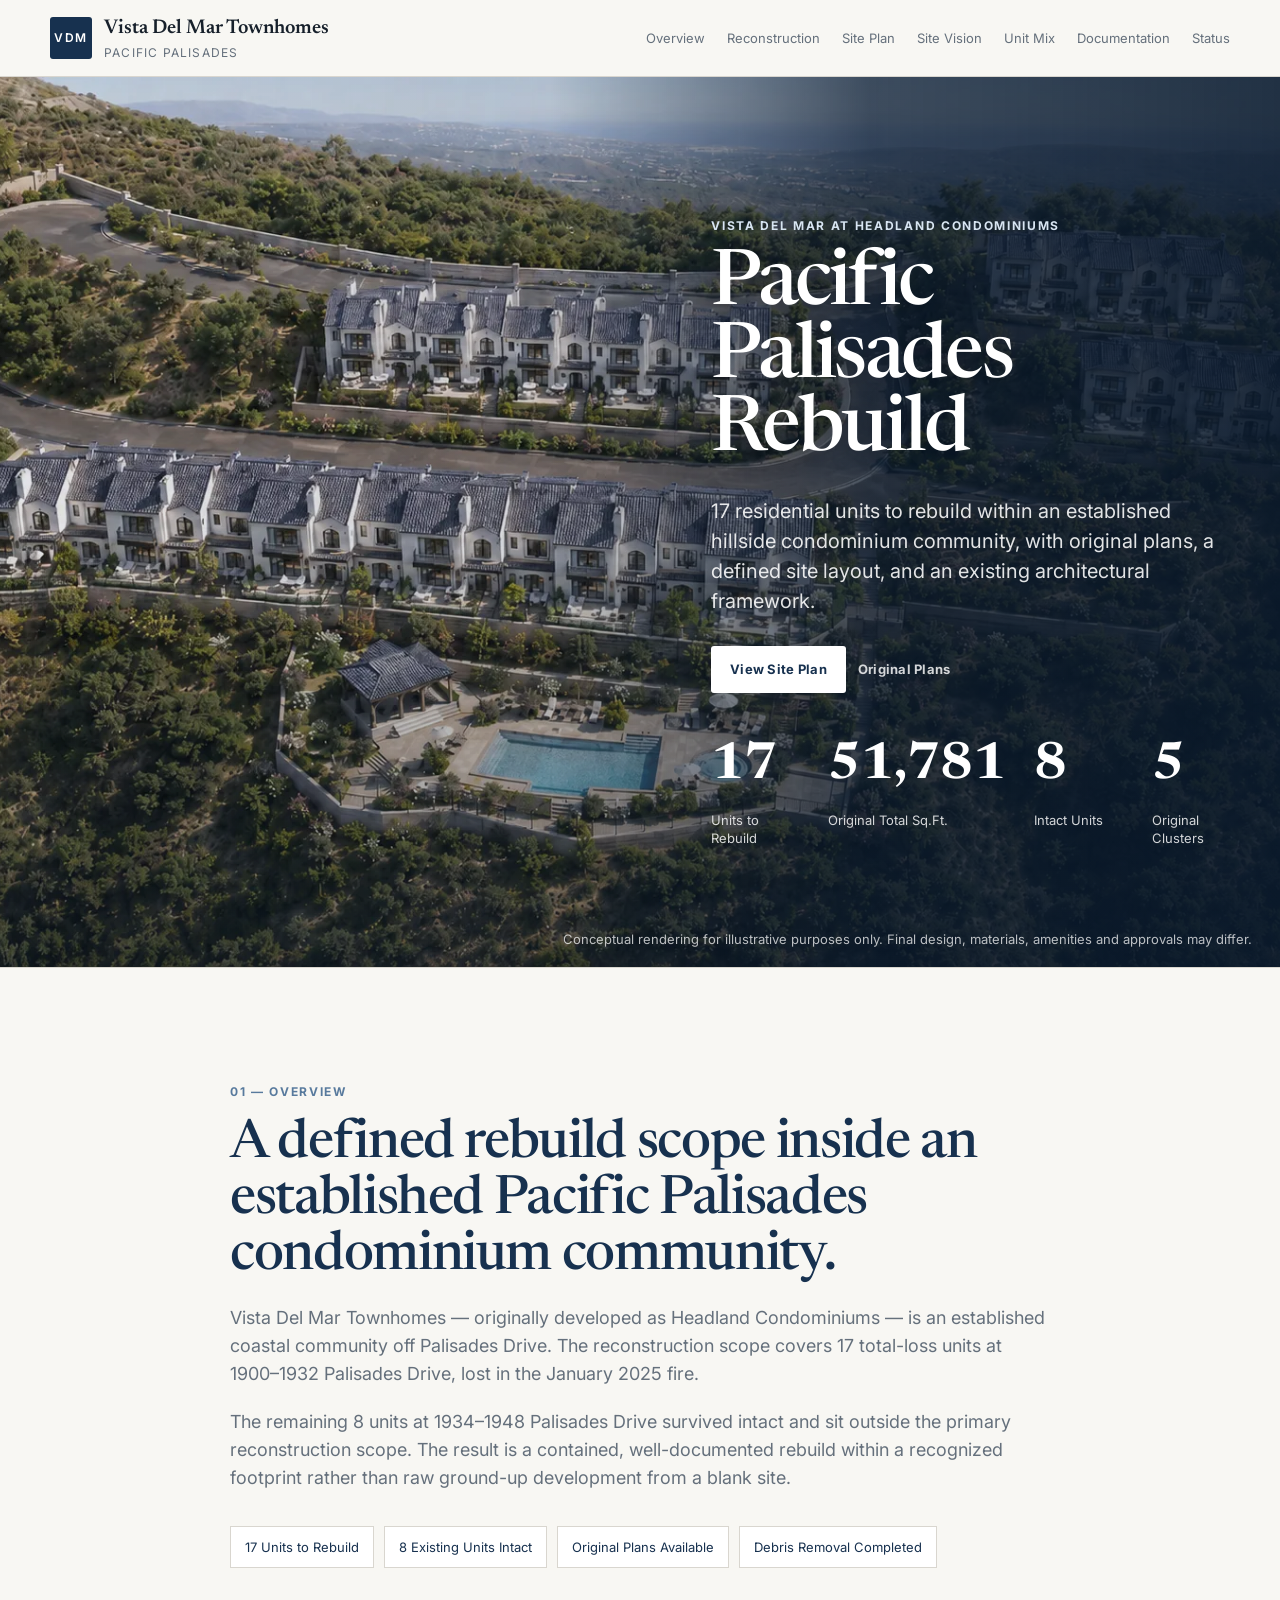
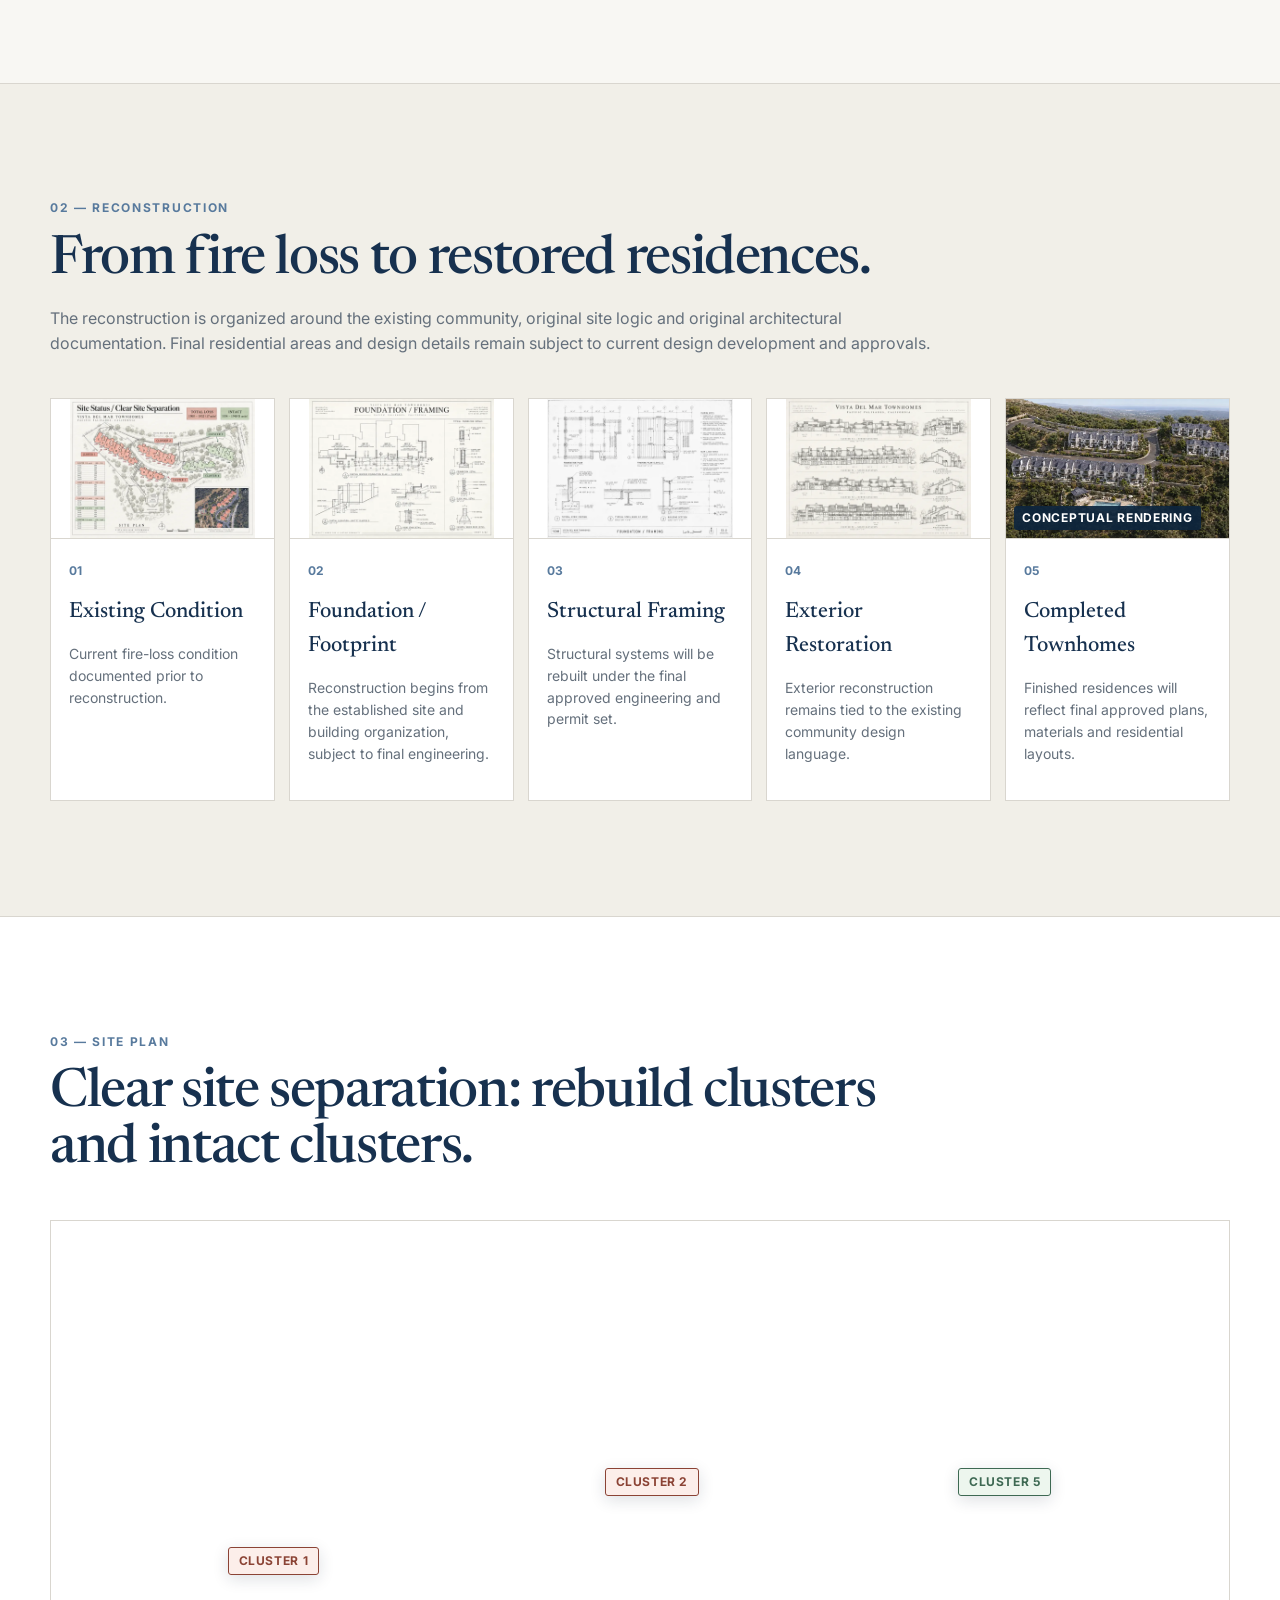
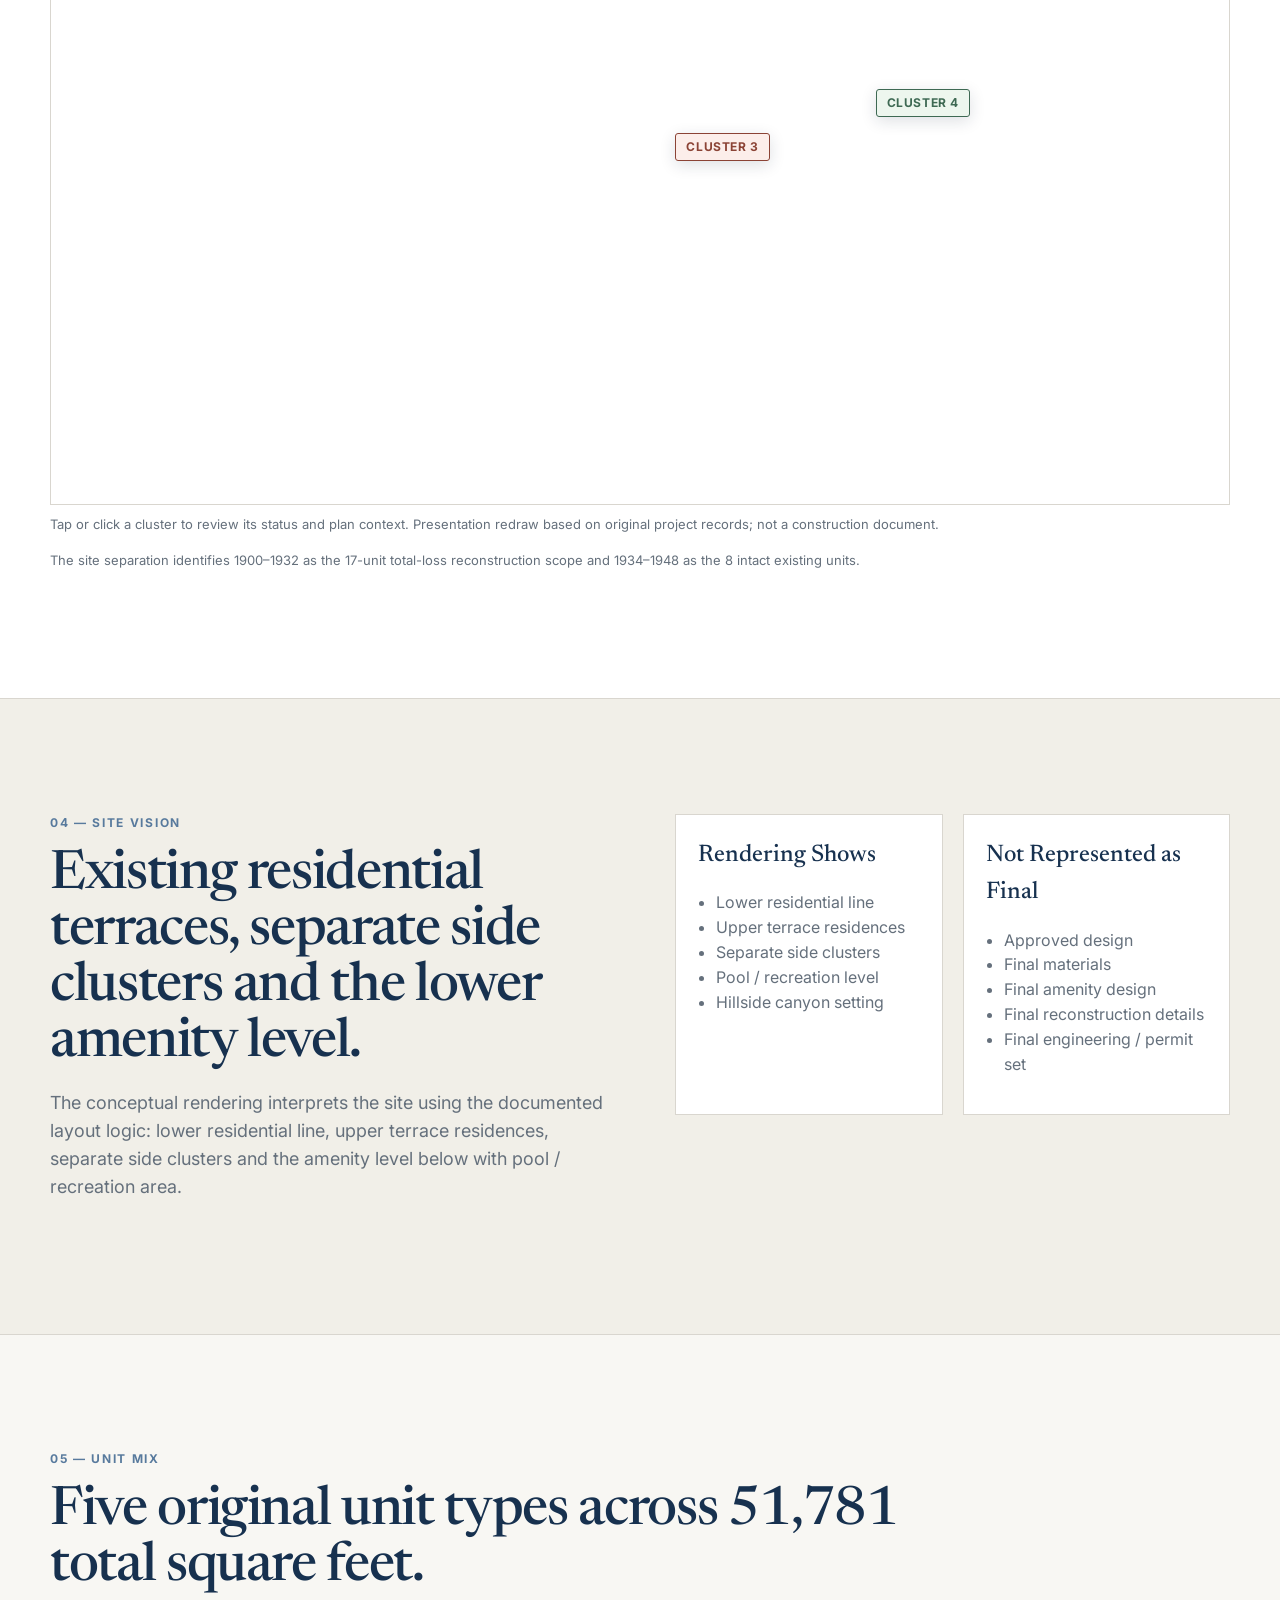
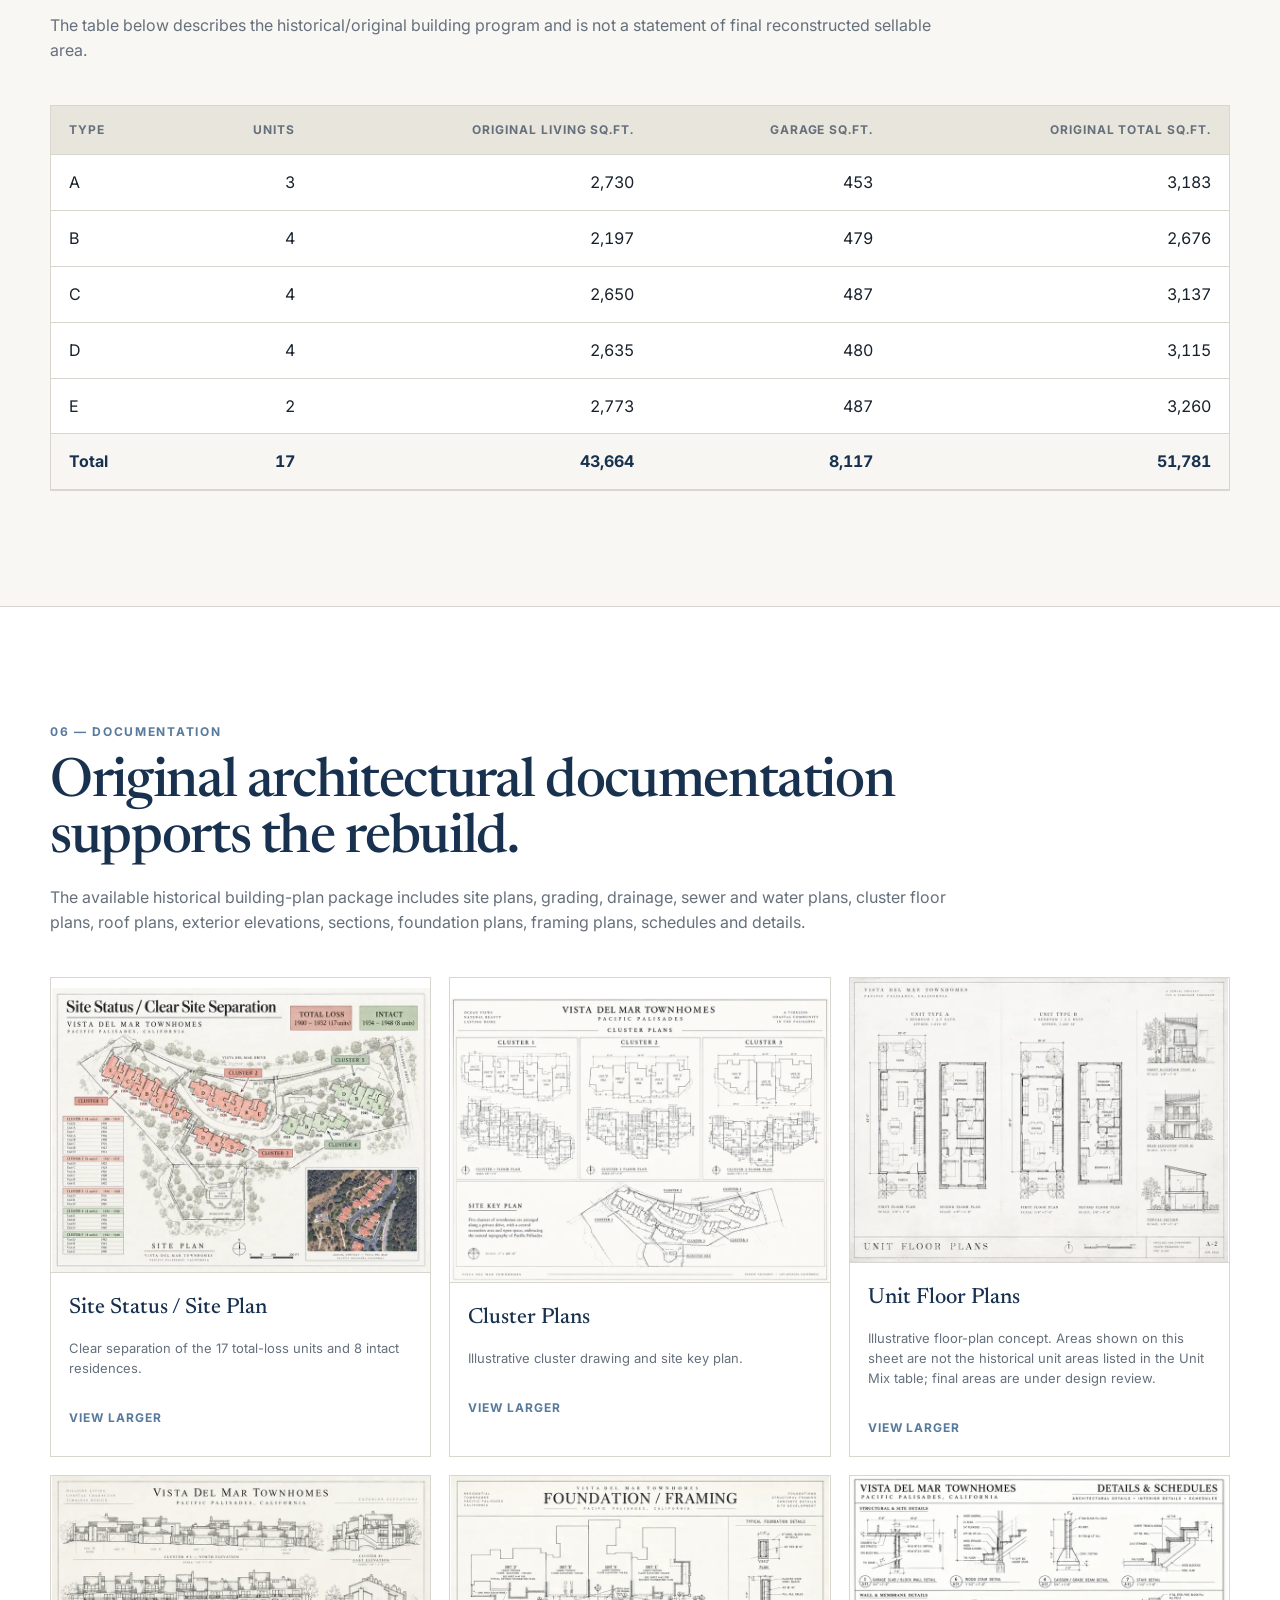
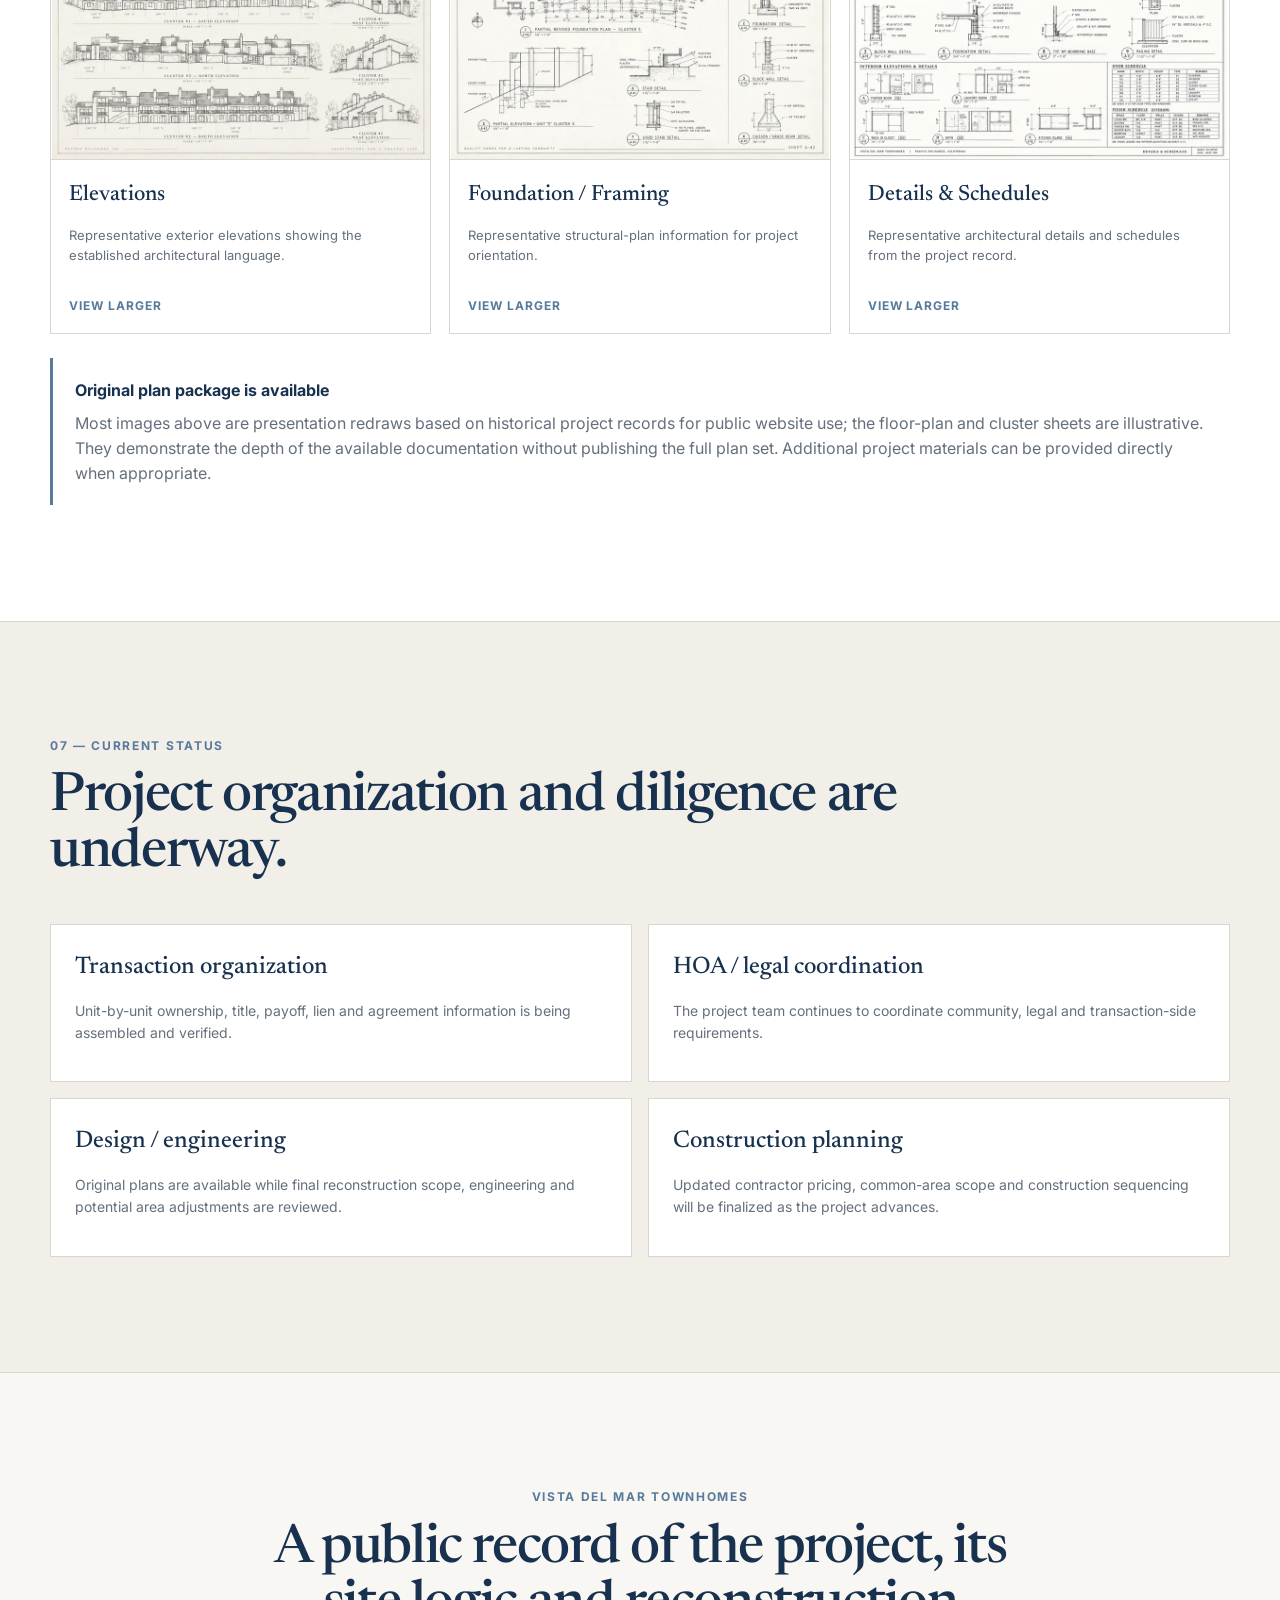
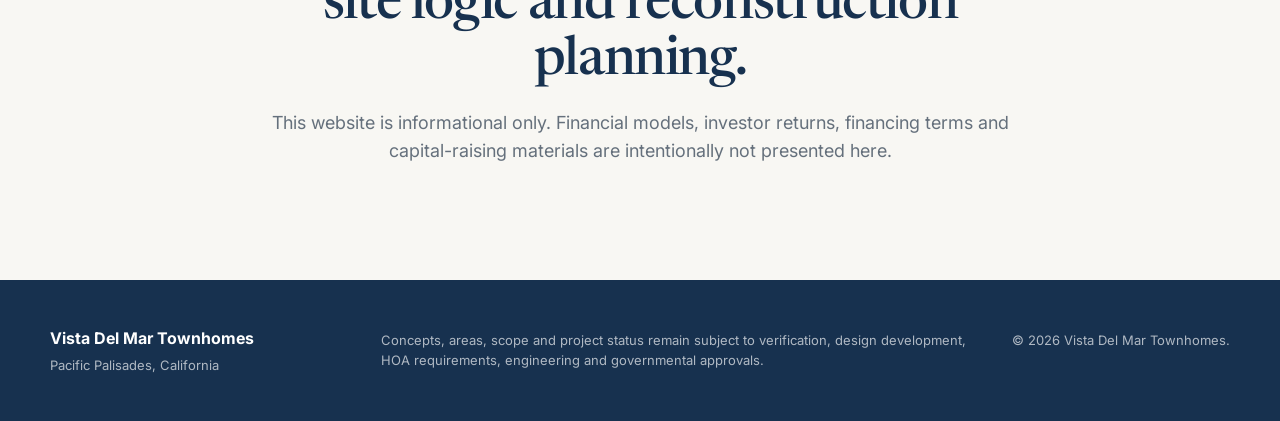
==== commit 7ee7d299: "Mobile audit: menu, lighter images, honest captions - Phone menu with the seven sections; anchors la" ====
--- a/index.html
+++ b/index.html
@@ -5,10 +5,27 @@
   <meta name="viewport" content="width=device-width, initial-scale=1.0" />
   <title>Vista Del Mar Townhomes — Pacific Palisades Rebuild</title>
   <meta name="description" content="Public project overview for the reconstruction of 17 fire-loss residences within the Vista Del Mar / Headland Condominiums community in Pacific Palisades." />
+  <meta name="theme-color" content="#17314f" />
+  <link rel="canonical" href="https://vistadelmartownhomes.com/" />
+  <link rel="icon" href="/favicon.svg" type="image/svg+xml" />
+  <meta property="og:type" content="website" />
+  <meta property="og:site_name" content="Vista Del Mar Townhomes" />
+  <meta property="og:title" content="Vista Del Mar Townhomes — Pacific Palisades Rebuild" />
+  <meta property="og:description" content="Public project overview for the reconstruction of 17 fire-loss residences in Pacific Palisades. Shown with a conceptual rendering for illustrative purposes only." />
+  <meta property="og:url" content="https://vistadelmartownhomes.com/" />
+  <meta property="og:image" content="https://vistadelmartownhomes.com/assets/vista-del-mar-featured.webp" />
+  <meta property="og:image:width" content="1672" />
+  <meta property="og:image:height" content="941" />
+  <meta property="og:image:alt" content="Conceptual rendering of Vista Del Mar Townhomes in Pacific Palisades (illustrative only)" />
+  <meta name="twitter:card" content="summary_large_image" />
+  <meta name="twitter:title" content="Vista Del Mar Townhomes — Pacific Palisades Rebuild" />
+  <meta name="twitter:description" content="Public project overview for the reconstruction of 17 fire-loss residences in Pacific Palisades. Conceptual rendering, illustrative only." />
+  <meta name="twitter:image" content="https://vistadelmartownhomes.com/assets/vista-del-mar-featured.webp" />
+  <script>document.documentElement.classList.add('js')</script>
   <link rel="preconnect" href="https://fonts.googleapis.com">
   <link rel="preconnect" href="https://fonts.gstatic.com" crossorigin>
   <link href="https://fonts.googleapis.com/css2?family=Inter:wght@400;500;600;700&family=Newsreader:opsz,wght@6..72,400;6..72,500;6..72,600&display=swap" rel="stylesheet">
-  <link rel="stylesheet" href="styles.css" />
+  <link rel="stylesheet" href="styles.css?v=20261125" />
 </head>
 <body>
   <header class="site-header">
@@ -17,7 +34,8 @@
         <span class="brand-mark">VDM</span>
         <span><strong>Vista Del Mar Townhomes</strong><small>Pacific Palisades</small></span>
       </a>
-      <nav aria-label="Primary">
+      <button class="nav-toggle" id="nav-toggle" type="button" aria-expanded="false" aria-controls="site-nav" aria-label="Menu"><span class="nav-toggle__bars" aria-hidden="true"></span></button>
+      <nav id="site-nav" aria-label="Primary">
         <a href="#overview">Overview</a>
         <a href="#reconstruction">Reconstruction</a>
         <a href="#site-plan">Site Plan</a>
@@ -31,7 +49,7 @@
 
   <main id="top">
     <section class="hero hero-full">
-      <img class="hero-bg" src="/assets/vista-del-mar-featured.webp" alt="Conceptual rendering of Vista Del Mar Townhomes in Pacific Palisades" width="1672" height="941" fetchpriority="high" decoding="async" />
+      <img class="hero-bg" src="/assets/vista-del-mar-featured.webp" srcset="/assets/img/vista-del-mar-featured-1200.webp 1200w, /assets/vista-del-mar-featured.webp 1672w" sizes="100vw" alt="Conceptual rendering of Vista Del Mar Townhomes in Pacific Palisades" width="1672" height="941" fetchpriority="high" decoding="async" />
       <div class="hero-overlay"></div>
       <div class="wrap hero-content">
         <p class="eyebrow eyebrow-light">Vista Del Mar at Headland Condominiums</p>
@@ -62,11 +80,11 @@
       <div class="wrap">
         <div class="section-head"><p class="eyebrow">02 — Reconstruction</p><h2>From fire loss to restored residences.</h2><p>The reconstruction is organized around the existing community, original site logic and original architectural documentation. Final residential areas and design details remain subject to current design development and approvals.</p></div>
         <div class="step-grid">
-          <article><button class="step-media-button" type="button" aria-label="Enlarge Existing Condition image" data-image="/assets/site-status.png" data-title="Existing Condition" data-copy="Current fire-loss condition documented prior to reconstruction."><img class="step-media step-media--plan" src="/assets/site-status.png" alt="" width="1448" height="1086" loading="lazy" decoding="async" /></button><span>01</span><h3>Existing Condition</h3><p>Current fire-loss condition documented prior to reconstruction.</p></article>
-          <article><button class="step-media-button" type="button" aria-label="Enlarge Foundation / Footprint image" data-image="/assets/foundation-framing.png" data-title="Foundation / Footprint" data-copy="Reconstruction begins from the established site and building organization, subject to final engineering."><img class="step-media step-media--plan" src="/assets/foundation-framing.png" alt="" width="1448" height="1086" loading="lazy" decoding="async" /></button><span>02</span><h3>Foundation / Footprint</h3><p>Reconstruction begins from the established site and building organization, subject to final engineering.</p></article>
-          <article><button class="step-media-button" type="button" aria-label="Enlarge Structural Framing image" data-image="/assets/structural-framing.png" data-title="Structural Framing" data-copy="Structural systems will be rebuilt under the final approved engineering and permit set."><img class="step-media step-media--plan" src="/assets/structural-framing.png" alt="" width="1448" height="1086" loading="lazy" decoding="async" /></button><span>03</span><h3>Structural Framing</h3><p>Structural systems will be rebuilt under the final approved engineering and permit set.</p></article>
-          <article><button class="step-media-button" type="button" aria-label="Enlarge Exterior Restoration image" data-image="/assets/elevations.png" data-title="Exterior Restoration" data-copy="Exterior reconstruction remains tied to the existing community design language."><img class="step-media step-media--plan" src="/assets/elevations.png" alt="" width="1448" height="1086" loading="lazy" decoding="async" /></button><span>04</span><h3>Exterior Restoration</h3><p>Exterior reconstruction remains tied to the existing community design language.</p></article>
-          <article><button class="step-media-button" type="button" aria-label="Enlarge Completed Townhomes image" data-image="/assets/vista-del-mar-featured.webp" data-title="Completed Townhomes" data-copy="Finished residences will reflect final approved plans, materials and residential layouts."><img class="step-media" src="/assets/vista-del-mar-featured.webp" alt="" width="1672" height="941" loading="lazy" decoding="async" /></button><span>05</span><h3>Completed Townhomes</h3><p>Finished residences will reflect final approved plans, materials and residential layouts.</p></article>
+          <article><button class="step-media-button" type="button" aria-label="Enlarge Existing Condition image" data-image="/assets/img/site-status-1448.webp" data-title="Existing Condition" data-copy="Current fire-loss condition documented prior to reconstruction."><picture><source type="image/webp" srcset="/assets/img/site-status-800.webp 800w" sizes="(min-width:1000px) 220px, (min-width:650px) 45vw, 100vw" /><img class="step-media step-media--plan" src="/assets/site-status.png" alt="" width="1448" height="1086" loading="lazy" decoding="async" /></picture></button><span>01</span><h3>Existing Condition</h3><p>Current fire-loss condition documented prior to reconstruction.</p></article>
+          <article><button class="step-media-button" type="button" aria-label="Enlarge Foundation / Footprint image" data-image="/assets/img/foundation-framing-1448.webp" data-title="Foundation / Footprint" data-copy="Reconstruction begins from the established site and building organization, subject to final engineering."><picture><source type="image/webp" srcset="/assets/img/foundation-framing-800.webp 800w" sizes="(min-width:1000px) 220px, (min-width:650px) 45vw, 100vw" /><img class="step-media step-media--plan" src="/assets/foundation-framing.png" alt="" width="1448" height="1086" loading="lazy" decoding="async" /></picture></button><span>02</span><h3>Foundation / Footprint</h3><p>Reconstruction begins from the established site and building organization, subject to final engineering.</p></article>
+          <article><button class="step-media-button" type="button" aria-label="Enlarge Structural Framing image" data-image="/assets/img/structural-framing-1448.webp" data-title="Structural Framing" data-copy="Structural systems will be rebuilt under the final approved engineering and permit set."><picture><source type="image/webp" srcset="/assets/img/structural-framing-800.webp 800w" sizes="(min-width:1000px) 220px, (min-width:650px) 45vw, 100vw" /><img class="step-media step-media--plan" src="/assets/structural-framing.png" alt="" width="1448" height="1086" loading="lazy" decoding="async" /></picture></button><span>03</span><h3>Structural Framing</h3><p>Structural systems will be rebuilt under the final approved engineering and permit set.</p></article>
+          <article><button class="step-media-button" type="button" aria-label="Enlarge Exterior Restoration image" data-image="/assets/img/elevations-1448.webp" data-title="Exterior Restoration" data-copy="Exterior reconstruction remains tied to the existing community design language."><picture><source type="image/webp" srcset="/assets/img/elevations-800.webp 800w" sizes="(min-width:1000px) 220px, (min-width:650px) 45vw, 100vw" /><img class="step-media step-media--plan" src="/assets/elevations.png" alt="" width="1448" height="1086" loading="lazy" decoding="async" /></picture></button><span>04</span><h3>Exterior Restoration</h3><p>Exterior reconstruction remains tied to the existing community design language.</p></article>
+          <article><button class="step-media-button" type="button" aria-label="Enlarge Completed Townhomes conceptual rendering" data-image="/assets/vista-del-mar-featured.webp" data-caption="Conceptual rendering for illustrative purposes only. Final design subject to review and approvals." data-title="Completed Townhomes" data-copy="Finished residences will reflect final approved plans, materials and residential layouts."><img class="step-media" src="/assets/img/vista-del-mar-featured-800.webp" alt="" width="800" height="450" loading="lazy" decoding="async" /><span class="concept-tag">Conceptual rendering</span></button><span>05</span><h3>Completed Townhomes</h3><p>Finished residences will reflect final approved plans, materials and residential layouts.</p></article>
         </div>
       </div>
     </section>
@@ -76,14 +94,15 @@
         <div class="section-head"><p class="eyebrow">03 — Site Plan</p><h2>Clear site separation: rebuild clusters and intact clusters.</h2></div>
         <figure class="site-plan-figure">
           <div class="plan-image-frame plan-clickmap">
-            <img src="/assets/site-status.png" alt="Vista Del Mar site status and clear site separation plan" width="1448" height="1086" loading="lazy" decoding="async" />
-            <button class="cluster-pin rebuild c1" type="button" data-image="/assets/cluster-plans.png" data-title="Cluster 1 — Rebuild" data-copy="1900–1914 Palisades Drive · 8 fire-loss residences">Cluster 1</button>
-            <button class="cluster-pin rebuild c2" type="button" data-image="/assets/cluster-plans.png" data-title="Cluster 2 — Rebuild" data-copy="1922–1932 Palisades Drive · 6 fire-loss residences">Cluster 2</button>
-            <button class="cluster-pin rebuild c3" type="button" data-image="/assets/cluster-plans.png" data-title="Cluster 3 — Rebuild" data-copy="1916–1920 Palisades Drive · 3 fire-loss residences">Cluster 3</button>
-            <button class="cluster-pin intact c4" type="button" data-image="/assets/site-plan.png" data-title="Cluster 4 — Intact" data-copy="1934–1940 Palisades Drive · existing residences outside the primary rebuild scope">Cluster 4</button>
-            <button class="cluster-pin intact c5" type="button" data-image="/assets/site-plan.png" data-title="Cluster 5 — Intact" data-copy="1942–1948 Palisades Drive · existing residences outside the primary rebuild scope">Cluster 5</button>
+            <picture><source type="image/webp" srcset="/assets/img/site-status-800.webp 800w, /assets/img/site-status-1448.webp 1448w" sizes="(min-width:1200px) 1140px, calc(100vw - 28px)" /><img src="/assets/site-status.png" alt="Vista Del Mar site status and clear site separation plan" width="1448" height="1086" loading="lazy" decoding="async" /></picture>
+            <button class="cluster-pin rebuild c1" type="button" aria-label="Cluster 1 — Rebuild" data-image="/assets/img/cluster-plans-1448.webp" data-title="Cluster 1 — Rebuild" data-copy="1900–1914 Palisades Drive · 8 fire-loss residences" data-caption="Illustrative cluster drawing; unit counts and address labels on this sheet may not match the actual units. See Site Status for the unit-by-unit status."><span class="pin-long">Cluster </span>1</button>
+            <button class="cluster-pin rebuild c2" type="button" aria-label="Cluster 2 — Rebuild" data-image="/assets/img/cluster-plans-1448.webp" data-title="Cluster 2 — Rebuild" data-copy="1922–1932 Palisades Drive · 6 fire-loss residences" data-caption="Illustrative cluster drawing; unit counts and address labels on this sheet may not match the actual units. See Site Status for the unit-by-unit status."><span class="pin-long">Cluster </span>2</button>
+            <button class="cluster-pin rebuild c3" type="button" aria-label="Cluster 3 — Rebuild" data-image="/assets/img/cluster-plans-1448.webp" data-title="Cluster 3 — Rebuild" data-copy="1916–1920 Palisades Drive · 3 fire-loss residences" data-caption="Illustrative cluster drawing; unit counts and address labels on this sheet may not match the actual units. See Site Status for the unit-by-unit status."><span class="pin-long">Cluster </span>3</button>
+            <button class="cluster-pin intact c4" type="button" aria-label="Cluster 4 — Intact" data-image="/assets/img/site-plan-1448.webp" data-title="Cluster 4 — Intact" data-copy="1934–1940 Palisades Drive · existing residences outside the primary rebuild scope"><span class="pin-long">Cluster </span>4</button>
+            <button class="cluster-pin intact c5" type="button" aria-label="Cluster 5 — Intact" data-image="/assets/img/site-plan-1448.webp" data-title="Cluster 5 — Intact" data-copy="1942–1948 Palisades Drive · existing residences outside the primary rebuild scope"><span class="pin-long">Cluster </span>5</button>
           </div>
-          <figcaption>Click a cluster to review its status and plan context. Presentation redraw based on original project records; not a construction document.</figcaption>
+          <figcaption>Tap or click a cluster to review its status and plan context. Presentation redraw based on original project records; not a construction document.</figcaption>
+        <ul class="cluster-list" aria-label="Clusters"><li><button class="cluster-list__btn rebuild" type="button" data-image="/assets/img/cluster-plans-1448.webp" data-title="Cluster 1 — Rebuild" data-copy="1900–1914 Palisades Drive · 8 fire-loss residences" data-caption="Illustrative cluster drawing; unit counts and address labels on this sheet may not match the actual units. See Site Status for the unit-by-unit status.">Cluster 1 — Rebuild</button></li><li><button class="cluster-list__btn rebuild" type="button" data-image="/assets/img/cluster-plans-1448.webp" data-title="Cluster 2 — Rebuild" data-copy="1922–1932 Palisades Drive · 6 fire-loss residences" data-caption="Illustrative cluster drawing; unit counts and address labels on this sheet may not match the actual units. See Site Status for the unit-by-unit status.">Cluster 2 — Rebuild</button></li><li><button class="cluster-list__btn rebuild" type="button" data-image="/assets/img/cluster-plans-1448.webp" data-title="Cluster 3 — Rebuild" data-copy="1916–1920 Palisades Drive · 3 fire-loss residences" data-caption="Illustrative cluster drawing; unit counts and address labels on this sheet may not match the actual units. See Site Status for the unit-by-unit status.">Cluster 3 — Rebuild</button></li><li><button class="cluster-list__btn intact" type="button" data-image="/assets/img/site-plan-1448.webp" data-title="Cluster 4 — Intact" data-copy="1934–1940 Palisades Drive · existing residences outside the primary rebuild scope">Cluster 4 — Intact</button></li><li><button class="cluster-list__btn intact" type="button" data-image="/assets/img/site-plan-1448.webp" data-title="Cluster 5 — Intact" data-copy="1942–1948 Palisades Drive · existing residences outside the primary rebuild scope">Cluster 5 — Intact</button></li></ul>
         </figure>
         <p class="section-note">The site separation identifies 1900–1932 as the 17-unit total-loss reconstruction scope and 1934–1948 as the 8 intact existing units.</p>
       </div>
@@ -102,10 +121,11 @@
     <section class="section" id="unit-mix">
       <div class="wrap">
         <div class="section-head"><p class="eyebrow">05 — Unit Mix</p><h2>Five original unit types across 51,781 total square feet.</h2><p>The table below describes the historical/original building program and is not a statement of final reconstructed sellable area.</p></div>
-        <div class="table-wrap">
+        <p class="swipe-hint" id="swipe-hint" hidden>Swipe to see more →</p>
+        <div class="table-frame" id="table-frame"><div class="table-wrap" id="table-wrap" tabindex="0" role="region" aria-label="Unit mix table, scrollable">
           <table><thead><tr><th>Type</th><th>Units</th><th>Original Living Sq.Ft.</th><th>Garage Sq.Ft.</th><th>Original Total Sq.Ft.</th></tr></thead>
           <tbody><tr><td>A</td><td>3</td><td>2,730</td><td>453</td><td>3,183</td></tr><tr><td>B</td><td>4</td><td>2,197</td><td>479</td><td>2,676</td></tr><tr><td>C</td><td>4</td><td>2,650</td><td>487</td><td>3,137</td></tr><tr><td>D</td><td>4</td><td>2,635</td><td>480</td><td>3,115</td></tr><tr><td>E</td><td>2</td><td>2,773</td><td>487</td><td>3,260</td></tr><tr class="total"><td>Total</td><td>17</td><td>43,664</td><td>8,117</td><td>51,781</td></tr></tbody></table>
-        </div>
+        </div></div>
       </div>
     </section>
 
@@ -113,14 +133,14 @@
       <div class="wrap">
         <div class="section-head"><p class="eyebrow">06 — Documentation</p><h2>Original architectural documentation supports the rebuild.</h2><p>The available historical building-plan package includes site plans, grading, drainage, sewer and water plans, cluster floor plans, roof plans, exterior elevations, sections, foundation plans, framing plans, schedules and details.</p></div>
         <div class="doc-gallery">
-          <button class="doc-card doc-open" type="button" data-image="/assets/site-status.png" data-title="Site Status / Site Plan" data-copy="Clear separation of the 17 total-loss units and 8 intact residences."><img class="doc-image" src="/assets/site-status.png" alt="Vista Del Mar site status plan" width="1448" height="1086" loading="lazy" decoding="async" /><h3>Site Status / Site Plan</h3><p>Clear separation of the 17 total-loss units and 8 intact residences.</p><span class="view-label">View larger</span></button>
-          <button class="doc-card doc-open" type="button" data-image="/assets/cluster-plans.png" data-title="Cluster Plans" data-copy="Original cluster organization and site key plan."><img class="doc-image" src="/assets/cluster-plans.png" alt="Vista Del Mar cluster plans" width="1448" height="1086" loading="lazy" decoding="async" /><h3>Cluster Plans</h3><p>Public presentation of the original cluster organization and site key plan.</p><span class="view-label">View larger</span></button>
-          <button class="doc-card doc-open" type="button" data-image="/assets/unit-floor-plans.png" data-title="Unit Floor Plans" data-copy="Representative floor-plan documentation derived from the historical plan package."><img class="doc-image" src="/assets/unit-floor-plans.png" alt="Vista Del Mar unit floor plans" width="1448" height="1086" loading="lazy" decoding="async" /><h3>Unit Floor Plans</h3><p>Representative floor-plan documentation derived from the historical plan package.</p><span class="view-label">View larger</span></button>
-          <button class="doc-card doc-open" type="button" data-image="/assets/elevations.png" data-title="Elevations" data-copy="Representative exterior elevations showing the established architectural language."><img class="doc-image" src="/assets/elevations.png" alt="Vista Del Mar elevations" width="1448" height="1086" loading="lazy" decoding="async" /><h3>Elevations</h3><p>Representative exterior elevations showing the established architectural language.</p><span class="view-label">View larger</span></button>
-          <button class="doc-card doc-open" type="button" data-image="/assets/foundation-framing.png" data-title="Foundation / Framing" data-copy="Representative structural-plan information for project orientation."><img class="doc-image" src="/assets/foundation-framing.png" alt="Vista Del Mar foundation and framing plans" width="1448" height="1086" loading="lazy" decoding="async" /><h3>Foundation / Framing</h3><p>Representative structural-plan information for project orientation.</p><span class="view-label">View larger</span></button>
-          <button class="doc-card doc-open" type="button" data-image="/assets/details-schedules.png" data-title="Details & Schedules" data-copy="Representative architectural details and schedules from the project record."><img class="doc-image" src="/assets/details-schedules.png" alt="Vista Del Mar details and schedules" width="1448" height="1086" loading="lazy" decoding="async" /><h3>Details & Schedules</h3><p>Representative architectural details and schedules from the project record.</p><span class="view-label">View larger</span></button>
+          <button class="doc-card doc-open" type="button" data-image="/assets/img/site-status-1448.webp" data-title="Site Status / Site Plan" data-copy="Clear separation of the 17 total-loss units and 8 intact residences."><picture><source type="image/webp" srcset="/assets/img/site-status-800.webp 800w" sizes="(min-width:1000px) 380px, (min-width:650px) 48vw, 100vw" /><img class="doc-image" src="/assets/site-status.png" alt="Vista Del Mar site status plan" width="1448" height="1086" loading="lazy" decoding="async" /></picture><h3>Site Status / Site Plan</h3><p>Clear separation of the 17 total-loss units and 8 intact residences.</p><span class="view-label">View larger</span></button>
+          <button class="doc-card doc-open" type="button" data-image="/assets/img/cluster-plans-1448.webp" data-title="Cluster Plans" data-copy="Illustrative cluster drawing and site key plan." data-caption="Illustrative cluster drawing; unit counts and address labels on this sheet may not match the actual units. See Site Status for the unit-by-unit status."><picture><source type="image/webp" srcset="/assets/img/cluster-plans-800.webp 800w" sizes="(min-width:1000px) 380px, (min-width:650px) 48vw, 100vw" /><img class="doc-image" src="/assets/cluster-plans.png" alt="Vista Del Mar cluster plans" width="1448" height="1086" loading="lazy" decoding="async" /></picture><h3>Cluster Plans</h3><p>Illustrative cluster drawing and site key plan.</p><span class="view-label">View larger</span></button>
+          <button class="doc-card doc-open" type="button" data-image="/assets/img/unit-floor-plans-1448.webp" data-title="Unit Floor Plans" data-copy="Illustrative floor-plan concept; final areas are under design review." data-caption="Illustrative floor-plan concept. Areas shown on this sheet are not the historical unit areas listed in the Unit Mix table; final areas are under design review."><picture><source type="image/webp" srcset="/assets/img/unit-floor-plans-800.webp 800w" sizes="(min-width:1000px) 380px, (min-width:650px) 48vw, 100vw" /><img class="doc-image" src="/assets/unit-floor-plans.png" alt="Vista Del Mar unit floor plans" width="1448" height="1086" loading="lazy" decoding="async" /></picture><h3>Unit Floor Plans</h3><p>Illustrative floor-plan concept. Areas shown on this sheet are not the historical unit areas listed in the Unit Mix table; final areas are under design review.</p><span class="view-label">View larger</span></button>
+          <button class="doc-card doc-open" type="button" data-image="/assets/img/elevations-1448.webp" data-title="Elevations" data-copy="Representative exterior elevations showing the established architectural language."><picture><source type="image/webp" srcset="/assets/img/elevations-800.webp 800w" sizes="(min-width:1000px) 380px, (min-width:650px) 48vw, 100vw" /><img class="doc-image" src="/assets/elevations.png" alt="Vista Del Mar elevations" width="1448" height="1086" loading="lazy" decoding="async" /></picture><h3>Elevations</h3><p>Representative exterior elevations showing the established architectural language.</p><span class="view-label">View larger</span></button>
+          <button class="doc-card doc-open" type="button" data-image="/assets/img/foundation-framing-1448.webp" data-title="Foundation / Framing" data-copy="Representative structural-plan information for project orientation."><picture><source type="image/webp" srcset="/assets/img/foundation-framing-800.webp 800w" sizes="(min-width:1000px) 380px, (min-width:650px) 48vw, 100vw" /><img class="doc-image" src="/assets/foundation-framing.png" alt="Vista Del Mar foundation and framing plans" width="1448" height="1086" loading="lazy" decoding="async" /></picture><h3>Foundation / Framing</h3><p>Representative structural-plan information for project orientation.</p><span class="view-label">View larger</span></button>
+          <button class="doc-card doc-open" type="button" data-image="/assets/img/details-schedules-1448.webp" data-title="Details & Schedules" data-copy="Representative architectural details and schedules from the project record."><picture><source type="image/webp" srcset="/assets/img/details-schedules-800.webp 800w" sizes="(min-width:1000px) 380px, (min-width:650px) 48vw, 100vw" /><img class="doc-image" src="/assets/details-schedules.png" alt="Vista Del Mar details and schedules" width="1448" height="1086" loading="lazy" decoding="async" /></picture><h3>Details & Schedules</h3><p>Representative architectural details and schedules from the project record.</p><span class="view-label">View larger</span></button>
         </div>
-        <div class="notice"><strong>Original plan package is available</strong><p>The images above are presentation redraws prepared from historical project records for public website use. They demonstrate the depth of the available documentation without publishing the full plan set. Additional project materials can be provided directly when appropriate.</p></div>
+        <div class="notice"><strong>Original plan package is available</strong><p>Most images above are presentation redraws based on historical project records for public website use; the floor-plan and cluster sheets are illustrative. They demonstrate the depth of the available documentation without publishing the full plan set. Additional project materials can be provided directly when appropriate.</p></div>
       </div>
     </section>
 
@@ -146,16 +166,17 @@
     <div class="plan-modal__dialog" role="dialog" aria-modal="true" aria-labelledby="plan-modal-title">
       <button class="plan-modal__close" type="button" aria-label="Close plan viewer" data-close-modal>×</button>
       <div class="plan-modal__visual" id="plan-modal-visual">
-        <img id="plan-modal-image" src="/assets/site-status.png" alt="" width="1448" height="1086" decoding="async" />
+        <img id="plan-modal-image" alt="" width="1448" height="1086" decoding="async" />
       </div>
       <div class="plan-modal__copy">
         <p class="eyebrow">Project Plan View</p>
         <h2 id="plan-modal-title">Site Plan</h2>
         <p id="plan-modal-copy"></p>
-        <small>Presentation redraw based on historical project records. For orientation only; not a construction document.</small>
+        <a class="plan-modal__full" id="plan-modal-full" href="#" target="_blank" rel="noopener">Open full size in a new tab</a>
+        <small id="plan-modal-caption">Presentation redraw based on historical project records. For orientation only; not a construction document.</small>
       </div>
     </div>
   </div>
-  <script src="script.js"></script>
+  <script src="script.js?v=20261125"></script>
 </body>
 </html>
--- a/styles.css
+++ b/styles.css
@@ -395,7 +395,7 @@
   background:#f5f2ea;
   border:1px solid var(--line);
 }
-.plan-image-frame>img{
+.plan-image-frame img{
   width:100%;
   height:100%;
   object-fit:contain;
@@ -445,3 +445,96 @@
   html{scroll-behavior:auto}
   .cluster-pin,.doc-card{transition:none}
 }
+
+
+/* ===== Mobile audit fixes 2026-11-25 ===== */
+html{scroll-padding-top:90px}
+html.is-locked{overflow:hidden}
+picture{display:contents}
+
+/* small text: nothing under 12px, captions/disclaimers 13px */
+.brand small{font-size:12px}
+th{font-size:12px}
+figcaption,.hero-caption,.section-note,.plan-modal__copy small{font-size:13px}
+.view-label{font-size:12px}
+.footer-inner span,.footer-inner p{font-size:13px}
+.footer-inner .footer-note{grid-column:1/-1;margin-top:0}
+.cluster-pin{font-size:12px}
+
+/* mobile menu */
+.nav-toggle{display:none;position:relative;flex:none;width:48px;height:48px;padding:0;border:1px solid var(--line);border-radius:4px;background:#fff;color:var(--navy);cursor:pointer;touch-action:manipulation}
+.nav-toggle__bars,.nav-toggle__bars::before,.nav-toggle__bars::after{position:absolute;left:13px;right:13px;height:2px;border-radius:1px;background:currentColor;transition:transform .2s ease,opacity .2s ease}
+.nav-toggle__bars{top:22px}
+.nav-toggle__bars::before,.nav-toggle__bars::after{content:"";left:0;right:0}
+.nav-toggle__bars::before{top:-7px}
+.nav-toggle__bars::after{top:7px}
+.nav-toggle[aria-expanded="true"] .nav-toggle__bars{background:transparent}
+.nav-toggle[aria-expanded="true"] .nav-toggle__bars::before{transform:translateY(7px) rotate(45deg)}
+.nav-toggle[aria-expanded="true"] .nav-toggle__bars::after{transform:translateY(-7px) rotate(-45deg)}
+.nav-toggle:focus-visible,nav a:focus-visible,.cluster-list__btn:focus-visible,.plan-modal__full:focus-visible,.table-wrap:focus-visible{outline:3px solid #8bc4ff;outline-offset:3px}
+@media(max-width:900px){
+  html:not(.js) .header-inner{flex-wrap:wrap;padding-bottom:10px}
+  html:not(.js) nav{display:flex;flex-wrap:wrap;gap:6px 18px;width:100%}
+  .js .nav-toggle{display:block}
+  .js .site-header nav{display:none}
+  .js .site-header nav.is-open{display:flex;flex-direction:column;gap:0;position:absolute;top:100%;left:0;right:0;padding:4px 14px 14px;background:var(--paper);border-bottom:1px solid var(--line);box-shadow:0 18px 30px rgba(15,28,42,.18);max-height:calc(100vh - 77px);max-height:calc(100svh - 77px);overflow:auto;overscroll-behavior:contain;font-size:17px;color:var(--navy)}
+  .js .site-header nav a{display:flex;align-items:center;min-height:50px;padding:0 6px;border-bottom:1px solid var(--line)}
+  .js .site-header nav a:last-child{border-bottom:0}
+}
+
+/* concept label on the step-05 card */
+.step-media-button{position:relative}
+.concept-tag{position:absolute;left:8px;bottom:8px;padding:6px 8px;border-radius:3px;background:rgba(14,37,61,.92);color:#fff;font:700 12px/1 var(--sans);letter-spacing:.06em;text-transform:uppercase}
+
+/* unit mix: swipe hint + right-edge fade */
+.swipe-hint{margin:0 0 8px;color:var(--muted);font-size:13px;font-weight:600}
+.swipe-hint[hidden]{display:none !important}
+.section-head+.swipe-hint{margin-top:-24px}
+.table-frame{position:relative}
+.table-frame::after{content:"";position:absolute;top:1px;right:1px;bottom:1px;width:44px;pointer-events:none;background:linear-gradient(90deg,rgba(255,255,255,0),#fff 92%);opacity:0;transition:opacity .2s ease}
+.table-frame.has-more::after{opacity:1}
+
+/* cluster list (phones) */
+.cluster-list{display:none;list-style:none;margin:14px 0 0;padding:0;gap:8px}
+.cluster-list__btn{width:100%;min-height:48px;padding:10px 14px;border:1px solid currentColor;border-radius:4px;text-align:left;font:600 15px/1.3 var(--sans);cursor:pointer;touch-action:manipulation}
+.cluster-list__btn.rebuild{color:#8b4335;background:#fcf0ec}
+.cluster-list__btn.intact{color:#3e6953;background:#edf6ef}
+
+/* lightbox */
+.plan-modal__dialog{max-height:92vh;max-height:92dvh;overscroll-behavior:contain}
+.plan-modal__close{top:10px;right:10px;width:48px;height:48px;font-size:30px;touch-action:manipulation}
+.plan-modal__full{display:inline-flex;align-items:center;min-height:48px;margin-top:4px;padding:0 18px;border:1px solid var(--navy);border-radius:4px;background:#fff;color:var(--navy);font-size:15px;font-weight:600}
+.plan-modal__full:hover{background:var(--navy);color:#fff}
+
+@media(max-width:1000px){.cluster-pin{font-size:12px;padding:6px 8px}}
+
+/* phones */
+@media(max-width:760px){
+  .cluster-pin{display:grid;place-items:center;width:44px;height:44px;min-height:44px;padding:0;border-radius:50%;font-size:16px;line-height:1;transform:translate(-50%,-50%)}
+  .cluster-pin:hover,.cluster-pin:focus-visible{transform:translate(-50%,calc(-50% - 2px))}
+  .pin-long{display:none}
+  .cluster-pin.c1{left:22%;top:40%}
+  .cluster-pin.c2{left:45%;top:32%}
+  .cluster-pin.c3{left:44%;top:62%}
+  .cluster-pin.c4{left:70%;top:56%}
+  .cluster-pin.c5{left:84%;top:31%}
+  .cluster-list{display:grid}
+}
+@media(max-width:650px){
+  .hero-full{min-height:min(100vh,720px);min-height:min(100svh,720px)}
+  .hero-overlay{background:linear-gradient(0deg,rgba(9,25,44,.94) 0%,rgba(9,25,44,.82) 55%,rgba(9,25,44,.5) 100%)}
+  .hero-content{width:calc(100% - 32px);padding:44px 0 80px}
+  .hero-full h1{font-size:clamp(40px,11vw,54px);max-width:none;overflow-wrap:break-word}
+  .eyebrow-light{margin-bottom:10px}
+  .hero-lede-light{margin-top:16px;font-size:17px}
+  .hero-actions{margin-top:20px}
+  .hero-actions .btn{min-height:46px}
+  .hero-facts-dark{margin-top:22px;gap:16px 20px !important}
+  .hero-facts-dark strong{font-size:36px}
+  .hero-caption{left:16px;right:16px;bottom:14px;font-size:13px;line-height:1.35}
+  .plan-modal__visual{min-height:0}
+  .plan-modal__visual img{max-height:60vh}
+  .plan-modal__copy{padding:18px 16px 22px}
+  .plan-modal__full{width:100%;justify-content:center}
+}
+@media(max-width:400px){.brand{gap:10px}.brand strong{font-size:17px;line-height:1.15}.header-inner{gap:12px}}
